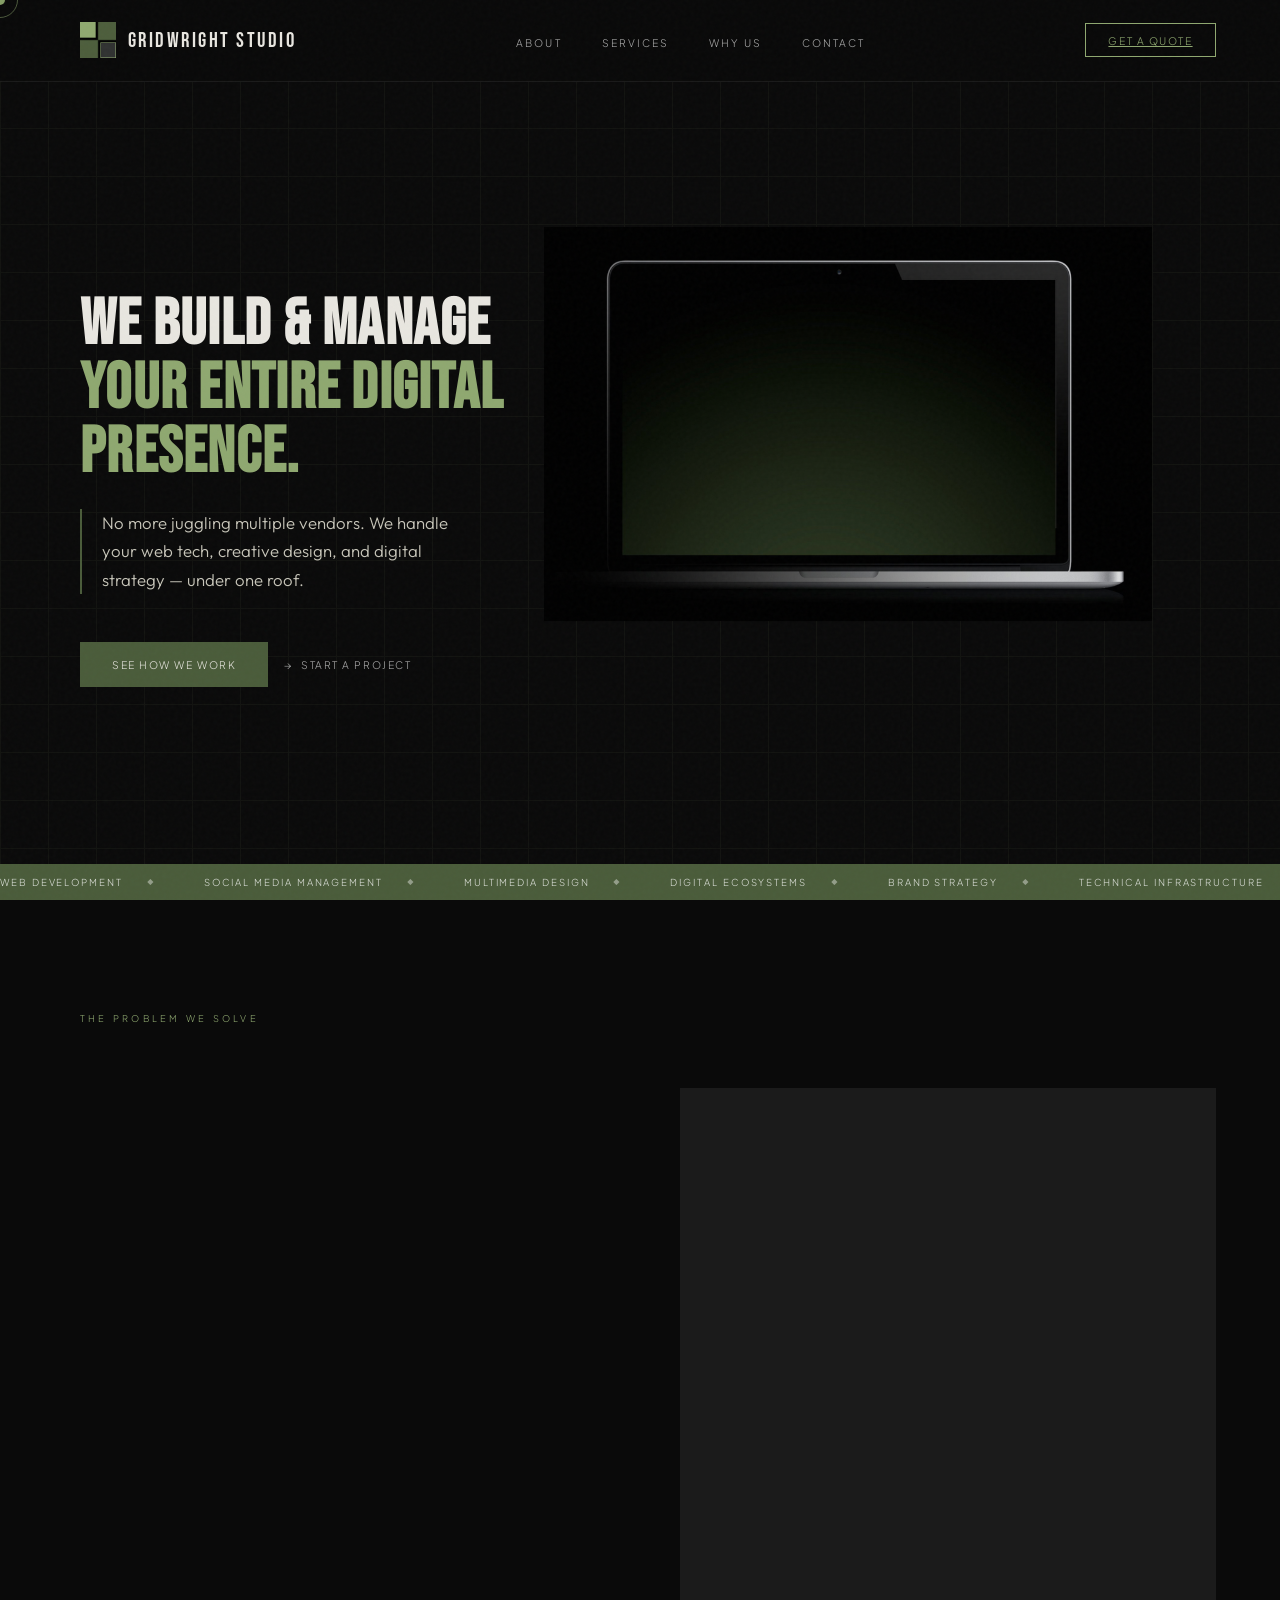
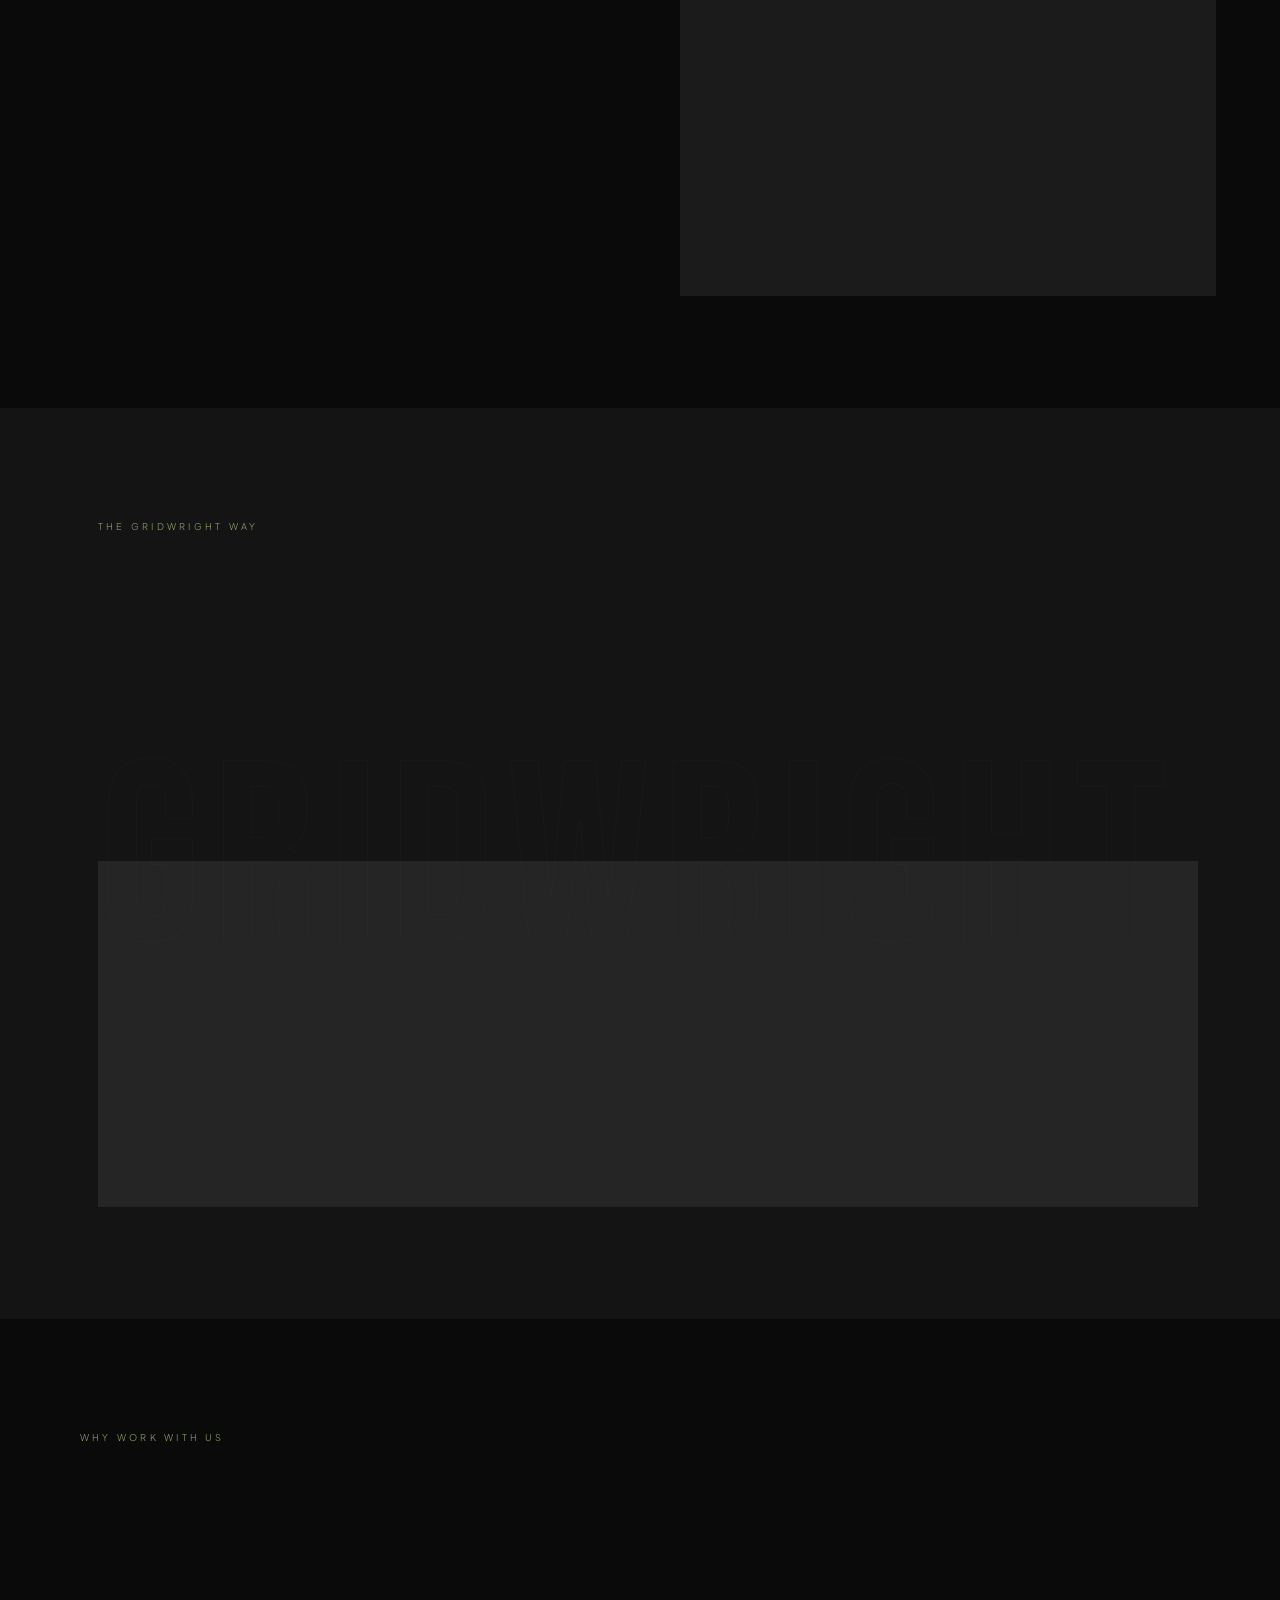
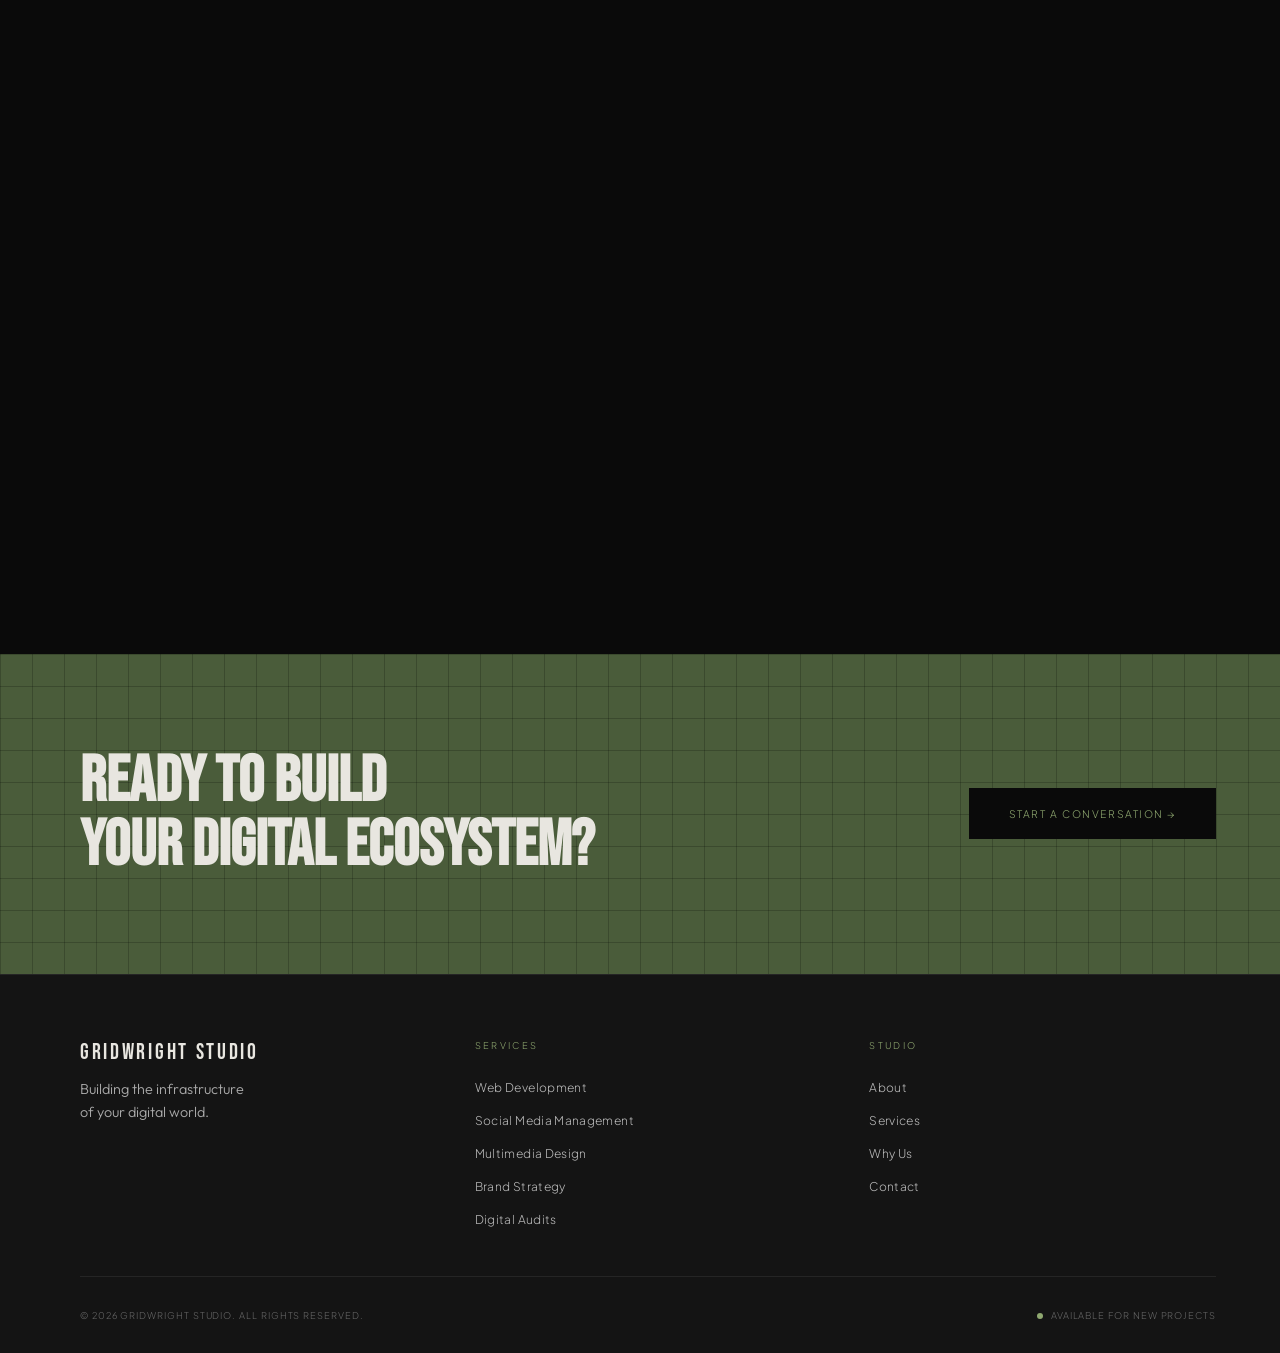
==== index.html @ c955936e "Initial website upload" ====
<!DOCTYPE html>
<html lang="en">
<head>
  <meta charset="UTF-8">
  <meta name="viewport" content="width=device-width, initial-scale=1.0">
  <title>Gridwright Studio — Creative Agency in the Philippines</title>
  <link rel="preconnect" href="https://fonts.googleapis.com">
  <link rel="preconnect" href="https://fonts.gstatic.com" crossorigin>
  <link href="https://fonts.googleapis.com/css2?family=Bebas+Neue&family=Plus+Jakarta+Sans:wght@300;400;500;600&family=Outfit:wght@300;400;500&display=swap" rel="stylesheet">
  <link rel="stylesheet" href="style.css">
</head>
<body>

  <div class="cursor" id="cursor"></div>
  <div class="cursor-ring" id="cursorRing"></div>

  <!-- NAV -->
  <nav>
    <a href="#" class="nav-logo">
      <div class="logo-mark"><img src="[data-uri]" alt="Gridwright Studio logo"></div>
      <span class="logo-text">Gridwright Studio</span>
    </a>
    <ul class="nav-links">
      <li><a href="#problem">About</a></li>
      <li><a href="#way">Services</a></li>
      <li><a href="#why">Why Us</a></li>
      <li><a href="#contact">Contact</a></li>
    </ul>
    <a href="/cdn-cgi/l/email-protection#6c0b1a000d1508050d5e2c191c42090819421c04" class="nav-cta">Get a Quote</a>
  </nav>

  <!-- HERO -->
  <section class="hero">
    <div class="grid-visual"></div>
    <div class="hero-left">
      <h1 class="hero-headline">
        We Build &amp; Manage<br><em>Your Entire Digital Presence.</em>
      </h1>
      <p class="hero-sub">No more juggling multiple vendors. We handle your web tech, creative design, and digital strategy — under one roof.</p>
      <div class="hero-actions">
        <a href="#way" class="btn-primary">See How We Work</a>
        <a href="/cdn-cgi/l/email-protection#f691809a978f929f97c4b68386d8939283d8869e" class="btn-ghost"><span>→</span> Start a Project</a>
      </div>
    </div>
    <div class="hero-right">
      <div class="laptop-wrap">
        <img src="[data-uri]" alt="Laptop mockup">
      </div>
      <div class="stat-block reveal">
        <div class="stat-item"><div class="stat-num">3-in-1</div><div class="stat-label">Integrated Services</div></div>
        <div class="stat-item"><div class="stat-num">0</div><div class="stat-label">Vendor Hand-offs</div></div>
        <div class="stat-item"><div class="stat-num">100%</div><div class="stat-label">Brand Cohesion</div></div>
        <div class="stat-item"><div class="stat-num">∞</div><div class="stat-label">Scalable Systems</div></div>
      </div>
    </div>
    <div class="hero-ticker">
      <div class="ticker-track">
        <div class="ticker-item">Web Development</div>
        <div class="ticker-item">Social Media Management</div>
        <div class="ticker-item">Multimedia Design</div>
        <div class="ticker-item">Digital Ecosystems</div>
        <div class="ticker-item">Brand Strategy</div>
        <div class="ticker-item">Technical Infrastructure</div>
        <div class="ticker-item">Web Development</div>
        <div class="ticker-item">Social Media Management</div>
        <div class="ticker-item">Multimedia Design</div>
        <div class="ticker-item">Digital Ecosystems</div>
        <div class="ticker-item">Brand Strategy</div>
        <div class="ticker-item">Technical Infrastructure</div>
      </div>
    </div>
  </section>

  <!-- THE PROBLEM -->
  <section class="section" id="problem">
    <div class="section-label">The Problem We Solve</div>
    <div class="problem-grid">
      <div class="problem-headline reveal">Most businesses are<br><span class="accent">losing</span> in translation.</div>
      <div class="problem-cards">
        <div class="problem-card reveal">
          <div class="card-num">01</div>
          <div class="card-title">The Fragmented Agency Model</div>
          <p class="card-body">Most businesses hire one person for their website, another for social media, and a third for video. Each vendor speaks a different language — and critical context gets lost every single hand-off.</p>
        </div>
        <div class="problem-card reveal">
          <div class="card-num">02</div>
          <div class="card-title">Friction Kills Momentum</div>
          <p class="card-body">When your developer and your designer are different companies, alignment becomes a full-time job. Deadlines slip. Brand consistency suffers. Costs balloon. Your vision gets diluted.</p>
        </div>
        <div class="problem-card reveal">
          <div class="card-num">03</div>
          <div class="card-title">Isolated Assets, No Ecosystem</div>
          <p class="card-body">A great logo means nothing if your website loads slowly. A beautiful website fails if your social media doesn't drive traffic. Isolated outputs don't build a brand — a unified system does.</p>
        </div>
      </div>
    </div>
  </section>

  <!-- THE GRIDWRIGHT WAY -->
  <section class="way-section" id="way">
    <div class="way-inner">
      <div class="section-label">The Gridwright Way</div>
      <h2 class="way-headline reveal">Everything Connected.<br>Nothing Wasted.</h2>
      <p class="way-sub reveal">Your website, social media, and brand visuals should all tell the same story — we make sure they do.</p>
      <div class="way-grid">
        <div class="way-card reveal">
          <div class="way-icon">⬡</div>
          <div class="way-card-title">Web Development</div>
          <p class="way-card-body">Performant, scalable, and built to last. Every site we build is engineered to connect with the people who matter most to your business — and grow with you long after launch.</p>
        </div>
        <div class="way-card reveal">
          <div class="way-icon">◈</div>
          <div class="way-card-title">Social Media Management</div>
          <p class="way-card-body">Strategy-first content pipelines built for algorithmic reach and human connection. We manage the channels, the cadence, and the creative — all aligned with your brand voice.</p>
        </div>
        <div class="way-card reveal">
          <div class="way-icon">▣</div>
          <div class="way-card-title">Multimedia Design</div>
          <p class="way-card-body">Visual systems that speak to real people. Every asset is designed to resonate with your audience and stay consistent wherever they find you.</p>
        </div>
      </div>
    </div>
  </section>

  <!-- WHY WORK WITH US -->
  <section class="why-section" id="why">
    <div class="section-label">Why Work With Us</div>
    <div class="why-header reveal">
      <h2 class="why-headline">Built Different.<br>By Design.</h2>
      <p class="why-desc">We don't sub-contract. We don't outsource. The team that takes your brief is the team that delivers — and every member speaks both tech and creative fluently.</p>
    </div>
    <div class="why-list reveal">
      <div class="why-item">
        <div class="why-check">✓</div>
        <div>
          <div class="why-item-title">No Messy Hand-offs</div>
          <p class="why-item-body">Our developers and designers are the same team. Your technical infrastructure and creative assets are built in parallel — so they're always perfectly aligned, from day one to launch day.</p>
        </div>
      </div>
      <div class="why-item">
        <div class="why-check">✓</div>
        <div>
          <div class="why-item-title">Expert Foundations</div>
          <p class="why-item-body">Backed by hands-on experience managing enterprise-scale digital systems, we bring corporate-level reliability, documentation, and process discipline to every project — regardless of size.</p>
        </div>
      </div>
      <div class="why-item">
        <div class="why-check">✓</div>
        <div>
          <div class="why-item-title">One Roof. Total Ownership.</div>
          <p class="why-item-body">From your domain DNS to your brand guidelines to your Instagram grid — we own the entire stack. That means one invoice, one point of contact, and complete strategic coherence.</p>
        </div>
      </div>
      <div class="why-item">
        <div class="why-check">✓</div>
        <div>
          <div class="why-item-title">Value-Driven Pricing</div>
          <p class="why-item-body">Transparent rate cards, no surprise invoices, and no scope creep. Every peso you invest maps directly to strategy, execution, and results you can measure.</p>
        </div>
      </div>
    </div>
  </section>

  <!-- CTA -->
  <section class="cta-band" id="contact">
    <div class="cta-inner">
      <h2 class="cta-headline">Ready to Build<br>Your Digital Ecosystem?</h2>
      <a href="/cdn-cgi/l/email-protection#6205140e031b060b03502217124c0706174c120a" class="btn-cta">Start a Conversation →</a>
    </div>
  </section>

  <!-- FOOTER -->
  <footer>
    <div class="footer-top">
      <div>
        <div class="footer-logo">Gridwright Studio</div>
        <p class="footer-tagline">Building the infrastructure<br>of your digital world.</p>
      </div>
      <div>
        <div class="footer-col-title">Services</div>
        <ul class="footer-links">
          <li><a href="#">Web Development</a></li>
          <li><a href="#">Social Media Management</a></li>
          <li><a href="#">Multimedia Design</a></li>
          <li><a href="#">Brand Strategy</a></li>
          <li><a href="#">Digital Audits</a></li>
        </ul>
      </div>
      <div>
        <div class="footer-col-title">Studio</div>
        <ul class="footer-links">
          <li><a href="#problem">About</a></li>
          <li><a href="#way">Services</a></li>
          <li><a href="#why">Why Us</a></li>
          <li><a href="#contact">Contact</a></li>
        </ul>
      </div>
    </div>
    <div class="footer-bottom">
      <span>© 2026 Gridwright Studio. All rights reserved.</span>
      <span><span class="footer-green-dot"></span>Available for new projects</span>
    </div>
  </footer>

  <script data-cfasync="false" src
---- style.css ----
:root {
      --black: #0a0a0a;
      --charcoal: #141414;
      --grey-dark: #1e1e1e;
      --grey-mid: #2e2e2e;
      --grey-light: #aaa;
      --grey-muted: #666;
      --green: #4a5c3a;
      --green-bright: #6b7f57;
      --green-accent: #8fa870;
      --white: #e8e6e0;
      --white-dim: #c8c6ba;
      --border: rgba(255,255,255,0.07);
    }

    *, *::before, *::after { box-sizing: border-box; margin: 0; padding: 0; }
    html { scroll-behavior: smooth; }

    body {
      background-color: var(--black);
      color: var(--white);
      font-family: 'Plus Jakarta Sans', sans-serif;
      font-weight: 300;
      overflow-x: hidden;
      cursor: none;
    }

    body::before {
      content: '';
      position: fixed;
      inset: 0;
      background-image: url("data:image/svg+xml,%3Csvg viewBox='0 0 256 256' xmlns='http://www.w3.org/2000/svg'%3E%3Cfilter id='noise'%3E%3CfeTurbulence type='fractalNoise' baseFrequency='0.9' numOctaves='4' stitchTiles='stitch'/%3E%3C/filter%3E%3Crect width='100%25' height='100%25' filter='url(%23noise)' opacity='1'/%3E%3C/svg%3E");
      opacity: 0.025;
      pointer-events: none;
      z-index: 9997;
    }

    /* CURSOR */
    .cursor {
      position: fixed;
      width: 10px; height: 10px;
      background: var(--green-accent);
      border-radius: 50%;
      pointer-events: none;
      z-index: 9999;
      transform: translate(-50%, -50%);
      transition: width 0.2s, height 0.2s;
      mix-blend-mode: difference;
    }
    .cursor-ring {
      position: fixed;
      width: 36px; height: 36px;
      border: 1px solid var(--green-accent);
      border-radius: 50%;
      pointer-events: none;
      z-index: 9998;
      transform: translate(-50%, -50%);
      transition: width 0.2s, height 0.2s;
      opacity: 0.5;
    }

    /* NAV */
    nav {
      position: fixed; top: 0; left: 0; right: 0;
      z-index: 100;
      display: flex;
      align-items: center;
      justify-content: space-between;
      padding: 1.4rem 4rem 1.4rem 5rem;
      border-bottom: 1px solid var(--border);
      background: rgba(10,10,10,0.85);
      backdrop-filter: blur(12px);
    }
    .nav-logo { display: flex; align-items: center; gap: 0.75rem; text-decoration: none; }
    .logo-mark { width: 36px; height: 36px; }
    .logo-mark img { width: 100%; height: 100%; object-fit: contain; display: block; }
    .logo-text { font-family: 'Bebas Neue', sans-serif; font-size: 1.3rem; letter-spacing: 0.12em; color: var(--white); }
    .nav-links { display: flex; gap: 2.5rem; list-style: none; }
    .nav-links a { color: var(--grey-light); text-decoration: none; font-size: 0.65rem; letter-spacing: 0.2em; text-transform: uppercase; transition: color 0.2s; }
    .nav-links a:hover { color: var(--green-accent); }
    .nav-cta { font-family: 'Plus Jakarta Sans', sans-serif; font-size: 0.65rem; letter-spacing: 0.15em; text-transform: uppercase; background: transparent; border: 1px solid var(--green-accent); color: var(--green-accent); padding: 0.6rem 1.4rem; cursor: none; transition: background 0.25s, color 0.25s; }
    .nav-cta:hover { background: var(--green-accent); color: var(--black); }

    /* HERO */
    .hero { min-height: 100vh; display: grid; grid-template-columns: 1fr 1fr; padding-top: 80px; position: relative; overflow: hidden; }
    .hero::after { content: ''; position: absolute; bottom: 0; right: 0; width: 60%; height: 1px; background: linear-gradient(to left, var(--green), transparent); }
    .hero-left { display: flex; flex-direction: column; justify-content: center; padding: 5rem 4rem 5rem 5rem; position: relative; }
    .hero-headline { font-family: 'Bebas Neue', sans-serif; font-size: clamp(2.8rem, 5vw, 5rem); line-height: 1; letter-spacing: 0.02em; color: var(--white); margin-bottom: 1.5rem; }
    .hero-headline em { font-style: normal; color: var(--green-accent); display: block; }
    .hero-sub { font-family: 'Outfit', sans-serif; font-size: 1.05rem; font-weight: 300; color: var(--white-dim); line-height: 1.7; max-width: 400px; margin-bottom: 3rem; border-left: 2px solid var(--green); padding-left: 1.25rem; }
    .hero-actions { display: flex; gap: 1rem; align-items: center; }
    .btn-primary { font-family: 'Plus Jakarta Sans', sans-serif; font-size: 0.65rem; letter-spacing: 0.15em; text-transform: uppercase; background: var(--green); border: none; color: var(--white); padding: 1rem 2rem; cursor: none; transition: background 0.25s; text-decoration: none; display: inline-block; }
    .btn-primary:hover { background: var(--green-bright); }
    .btn-ghost { font-family: 'Plus Jakarta Sans', sans-serif; font-size: 0.65rem; letter-spacing: 0.15em; text-transform: uppercase; background: transparent; color: var(--grey-light); cursor: none; text-decoration: none; display: inline-flex; align-items: center; gap: 0.5rem; transition: color 0.25s; }
    .btn-ghost:hover { color: var(--white); }
    .hero-right { display: flex; flex-direction: column; justify-content: flex-end; padding: 5rem 2rem; position: relative; }
    .laptop-wrap {
      position: absolute;
      top: 42%; left: -15%;
      transform: translateY(-50%);
      width: 95%;
      z-index: 0;
      pointer-events: none;
    }
    .laptop-wrap img { width: 100%; height: auto; display: block; }
    .grid-visual { position: absolute; top: 80px; right: 0; bottom: 0; left: 0; opacity: 0.06; background-image: linear-gradient(var(--green-accent) 1px, transparent 1px), linear-gradient(90deg, var(--green-accent) 1px, transparent 1px); background-size: 48px 48px; animation: gridShift 20s linear infinite; }
    @keyframes gridShift { from { background-position: 0 0; } to { background-position: 48px 48px; } }
    .stat-block { display: grid; grid-template-columns: 1fr 1fr; gap: 1px; background: var(--border); border: 1px solid var(--border); margin-top: auto; margin-bottom: 3rem; margin-left: auto; margin-right: 1rem; width: 68%; position: relative; z-index: 1; }
    .stat-item { background: var(--charcoal); padding: 1rem 1.25rem; position: relative; overflow: hidden; }
    .stat-item::before { content: ''; position: absolute; top: 0; left: 0; width: 3px; height: 100%; background: var(--green); transform: scaleY(0); transform-origin: bottom; transition: transform 0.4s ease; }
    .stat-item:hover::before { transform: scaleY(1); }
    .stat-num { font-family: 'Bebas Neue', sans-serif; font-size: 2.5rem; color: var(--green-accent); line-height: 1; margin-bottom: 0.25rem; }
    .stat-label { font-size: 0.58rem; letter-spacing: 0.15em; text-transform: uppercase; color: var(--grey-light); }
    .hero-ticker { position: absolute; bottom: 0; left: 0; right: 0; height: 36px; background: var(--green); display: flex; align-items: center; overflow: hidden; }
    .ticker-track { display: flex; white-space: nowrap; animation: ticker 20s linear infinite; gap: 3rem; }
    @keyframes ticker { from { transform: translateX(0); } to { transform: translateX(-50%); } }
    .ticker-item { font-size: 0.6rem; letter-spacing: 0.2em; text-transform: uppercase; color: rgba(255,255,255,0.8); display: flex; align-items: center; gap: 1.5rem; }
    .ticker-item::after { content: '◆'; font-size: 0.5rem; opacity: 0.5; }

    /* SHARED */
    .section { padding: 7rem 4rem 7rem 5rem; position: relative; }
    .section-label { font-size: 0.58rem; letter-spacing: 0.35em; text-transform: uppercase; color: var(--green-accent); margin-bottom: 4rem; }

    /* PROBLEM */
    .problem-grid { display: grid; grid-template-columns: 1fr 1fr; gap: 4rem; align-items: start; }
    .problem-headline { font-family: 'Bebas Neue', sans-serif; font-size: clamp(2.5rem, 5vw, 4.5rem); line-height: 1; color: var(--white); position: sticky; top: 120px; }
    .problem-headline .accent { color: var(--green-accent); }
    .problem-cards { display: flex; flex-direction: column; gap: 1px; background: var(--border); }
    .problem-card { background: var(--charcoal); padding: 2.5rem; border-left: 3px solid transparent; transition: border-color 0.3s, background 0.3s; }
    .problem-card:hover { border-left-color: var(--green-accent); background: var(--grey-dark); }
    .card-num { font-family: 'Bebas Neue', sans-serif; font-size: 4rem; color: var(--grey-mid); line-height: 1; margin-bottom: 1rem; transition: color 0.3s; }
    .problem-card:hover .card-num { color: var(--green); }
    .card-title { font-family: 'Plus Jakarta Sans', sans-serif; font-size: 1.05rem; font-weight: 500; color: var(--white); margin-bottom: 0.75rem; }
    .card-body { font-size: 0.875rem; line-height: 1.8; color: var(--grey-light); }

    /* WAY */
    .way-section { background: var(--charcoal); padding: 7rem 4rem 7rem 5rem; position: relative; overflow: hidden; }
    .way-section::before { content: 'GRIDWRIGHT'; position: absolute; top: 50%; left: 50%; transform: translate(-50%, -50%); font-family: 'Bebas Neue', sans-serif; font-size: 20vw; color: transparent; -webkit-text-stroke: 1px rgba(106,127,87,0.06); white-space: nowrap; pointer-events: none; letter-spacing: 0.05em; }
    .way-inner { position: relative; z-index: 1; max-width: 1100px; margin: 0 auto; }
    .way-headline { font-family: 'Bebas Neue', sans-serif; font-size: clamp(2.5rem, 5vw, 4rem); color: var(--white); margin-bottom: 1rem; line-height: 1; }
    .way-sub { font-family: 'Outfit', sans-serif; font-size: 1.05rem; color: var(--white-dim); margin-bottom: 4rem; max-width: 500px; line-height: 1.7; }
    .way-grid { display: grid; grid-template-columns: repeat(3, 1fr); gap: 1px; background: var(--border); }
    .way-card { background: var(--grey-dark); padding: 3rem 2.5rem; transition: background 0.3s; }
    .way-card:hover { background: var(--charcoal); }
    .way-icon { width: 48px; height: 48px; border: 1px solid var(--green); display: flex; align-items: center; justify-content: center; margin-bottom: 2rem; font-size: 1.2rem; color: var(--green-accent); position: relative; }
    .way-icon::after { content: ''; position: absolute; top: 4px; left: 4px; width: 100%; height: 100%; border: 1px solid var(--green-bright); opacity: 0.3; }
    .way-card-title { font-family: 'Plus Jakarta Sans', sans-serif; font-size: 1rem; font-weight: 500; color: var(--white); margin-bottom: 1rem; }
    .way-card-body { font-size: 0.875rem; line-height: 1.9; color: var(--grey-light);  }

    /* WHY */
    .why-section { padding: 7rem 4rem 7rem 5rem; }
    .why-header { max-width: 560px; margin-bottom: 3rem; }
    .why-headline { font-family: 'Bebas Neue', sans-serif; font-size: clamp(2.5rem, 4vw, 3.5rem); color: var(--white); line-height: 1; margin-bottom: 1.5rem; }
    .why-desc { font-size: 0.875rem; line-height: 1.9; color: var(--grey-light);  }
    .why-list { display: grid; grid-template-columns: 1fr 1fr; gap: 1px; background: var(--border); border: 1px solid var(--border); }
    .why-item { padding: 2.5rem; display: grid; grid-template-columns: auto 1fr; gap: 1.5rem; align-items: start; background: var(--charcoal); transition: background 0.3s; cursor: default; }
    .why-item:hover { background: var(--grey-dark); }
    .why-check { width: 32px; height: 32px; border: 1px solid var(--green); display: flex; align-items: center; justify-content: center; color: var(--green-accent); font-size: 0.8rem; flex-shrink: 0; margin-top: 2px; }
    .why-item-title { font-family: 'Plus Jakarta Sans', sans-serif; font-size: 1rem; font-weight: 500; color: var(--white); margin-bottom: 0.5rem; }
    .why-item-body { font-size: 0.875rem; line-height: 1.9; color: var(--grey-light);  }

    /* CTA */
    .cta-band { background: var(--green); padding: 6rem 4rem 6rem 5rem; position: relative; overflow: hidden; }
    .cta-band::before { content: ''; position: absolute; inset: 0; background-image: linear-gradient(rgba(0,0,0,0.2) 1px, transparent 1px), linear-gradient(90deg, rgba(0,0,0,0.2) 1px, transparent 1px); background-size: 32px 32px; }
    .cta-inner { position: relative; z-index: 1; display: flex; justify-content: space-between; align-items: center; flex-wrap: wrap; gap: 2rem; }
    .cta-headline { font-family: 'Bebas Neue', sans-serif; font-size: clamp(2rem, 5vw, 4rem); color: var(--white); line-height: 1; max-width: 600px; }
    .btn-cta { font-family: 'Plus Jakarta Sans', sans-serif; font-size: 0.65rem; letter-spacing: 0.15em; text-transform: uppercase; background: var(--black); border: none; color: var(--green-accent); padding: 1.2rem 2.5rem; cursor: none; text-decoration: none; display: inline-block; transition: background 0.25s, color 0.25s; white-space: nowrap; }
    .btn-cta:hover { background: var(--charcoal); color: var(--white); }

    /* FOOTER */
    footer { background: var(--charcoal); border-top: 1px solid var(--border); padding: 4rem 4rem 2rem 5rem; }
    .footer-top { display: grid; grid-template-columns: 1fr 1fr 1fr; gap: 3rem; padding-bottom: 3rem; border-bottom: 1px solid var(--border); margin-bottom: 2rem; }
    .footer-logo { font-family: 'Bebas Neue', sans-serif; font-size: 1.4rem; letter-spacing: 0.12em; color: var(--white); margin-bottom: 0.75rem; }
    .footer-tagline { font-family: 'Outfit', sans-serif; font-size: 0.9rem; color: var(--grey-light); line-height: 1.6; }
    .footer-col-title { font-size: 0.58rem; letter-spacing: 0.25em; text-transform: uppercase; color: var(--green-accent); margin-bottom: 1.5rem; }
    .footer-links { list-style: none; display: flex; flex-direction: column; gap: 0.75rem; }
    .footer-links a { font-size: 0.75rem; color: #bbb; text-decoration: none; transition: color 0.2s; letter-spacing: 0.03em; }
    .footer-links a:hover { color: var(--green-accent); }
    .footer-bottom { display: flex; justify-content: space-between; align-items: center; font-size: 0.58rem; color: var(--grey-muted); letter-spacing: 0.1em; text-transform: uppercase; }
    .footer-green-dot { display: inline-block; width: 6px; height: 6px; background: var(--green-accent); border-radius: 50%; margin-right: 0.5rem; animation: pulse 2s ease-in-out infinite; }
    @keyframes pulse { 0%, 100% { opacity: 1; transform: scale(1); } 50% { opacity: 0.4; transform: scale(0.7); } }

    /* REVEAL */
    .reveal { opacity: 0; transform: translateY(24px); transition: opacity 0.6s ease, transform 0.6s ease; }
    .reveal.visible { opacity: 1; transform: translateY(0); }

    /* RESPONSIVE */
    @media (max-width: 900px) {
      nav { padding: 1rem 1.5rem; }
      .nav-links { display: none; }
      .hero { grid-template-columns: 1fr; }
      .hero-left { padding: 4rem 1.5rem; }
      .hero-right { padding: 2rem 1.5rem 4rem; }
      .problem-grid { grid-template-columns: 1fr; }
      .way-grid { grid-template-columns: 1fr; }
      .why-list { grid-template-columns: 1fr; }
      .footer-top { grid-template-columns: 1fr; }
      .section, .way-section, .why-section { padding: 5rem 1.2rem; }
      body { cursor: auto; }
      .cursor, .cursor-ring { display: none; }
    }
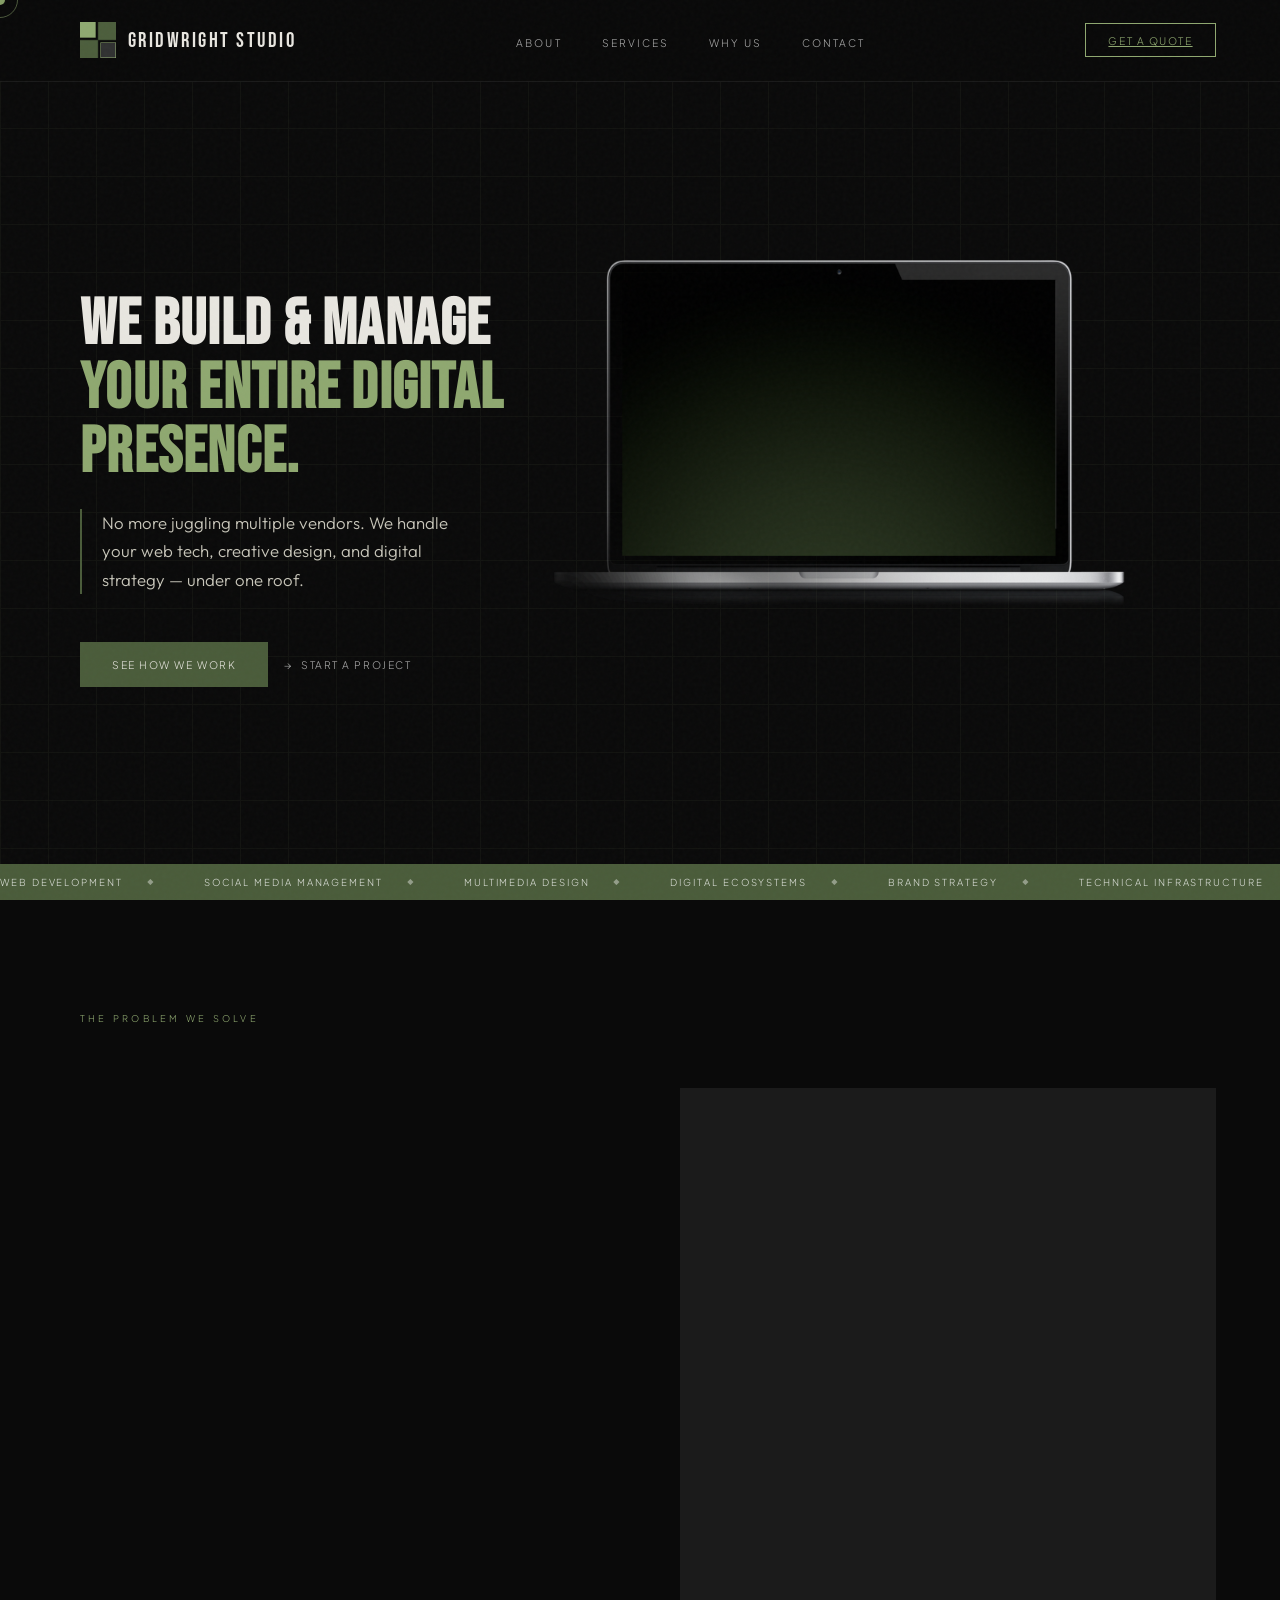
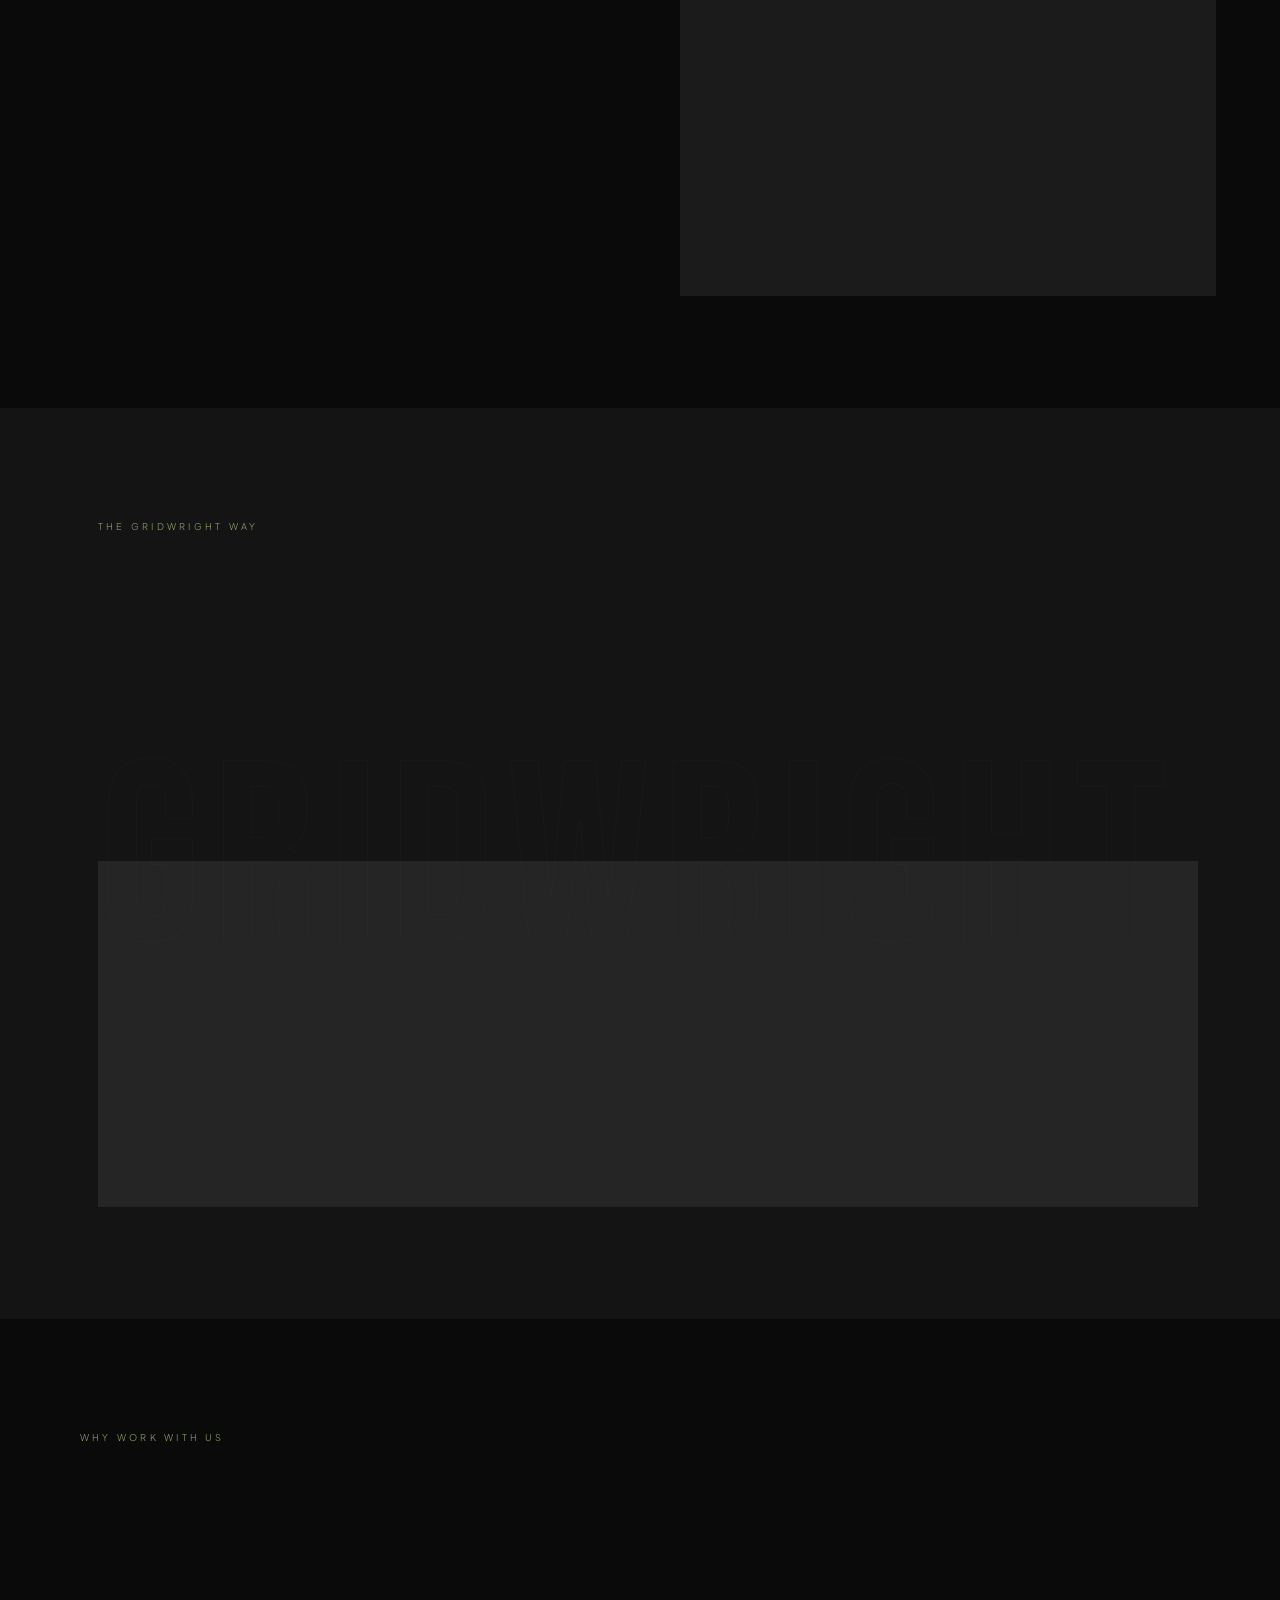
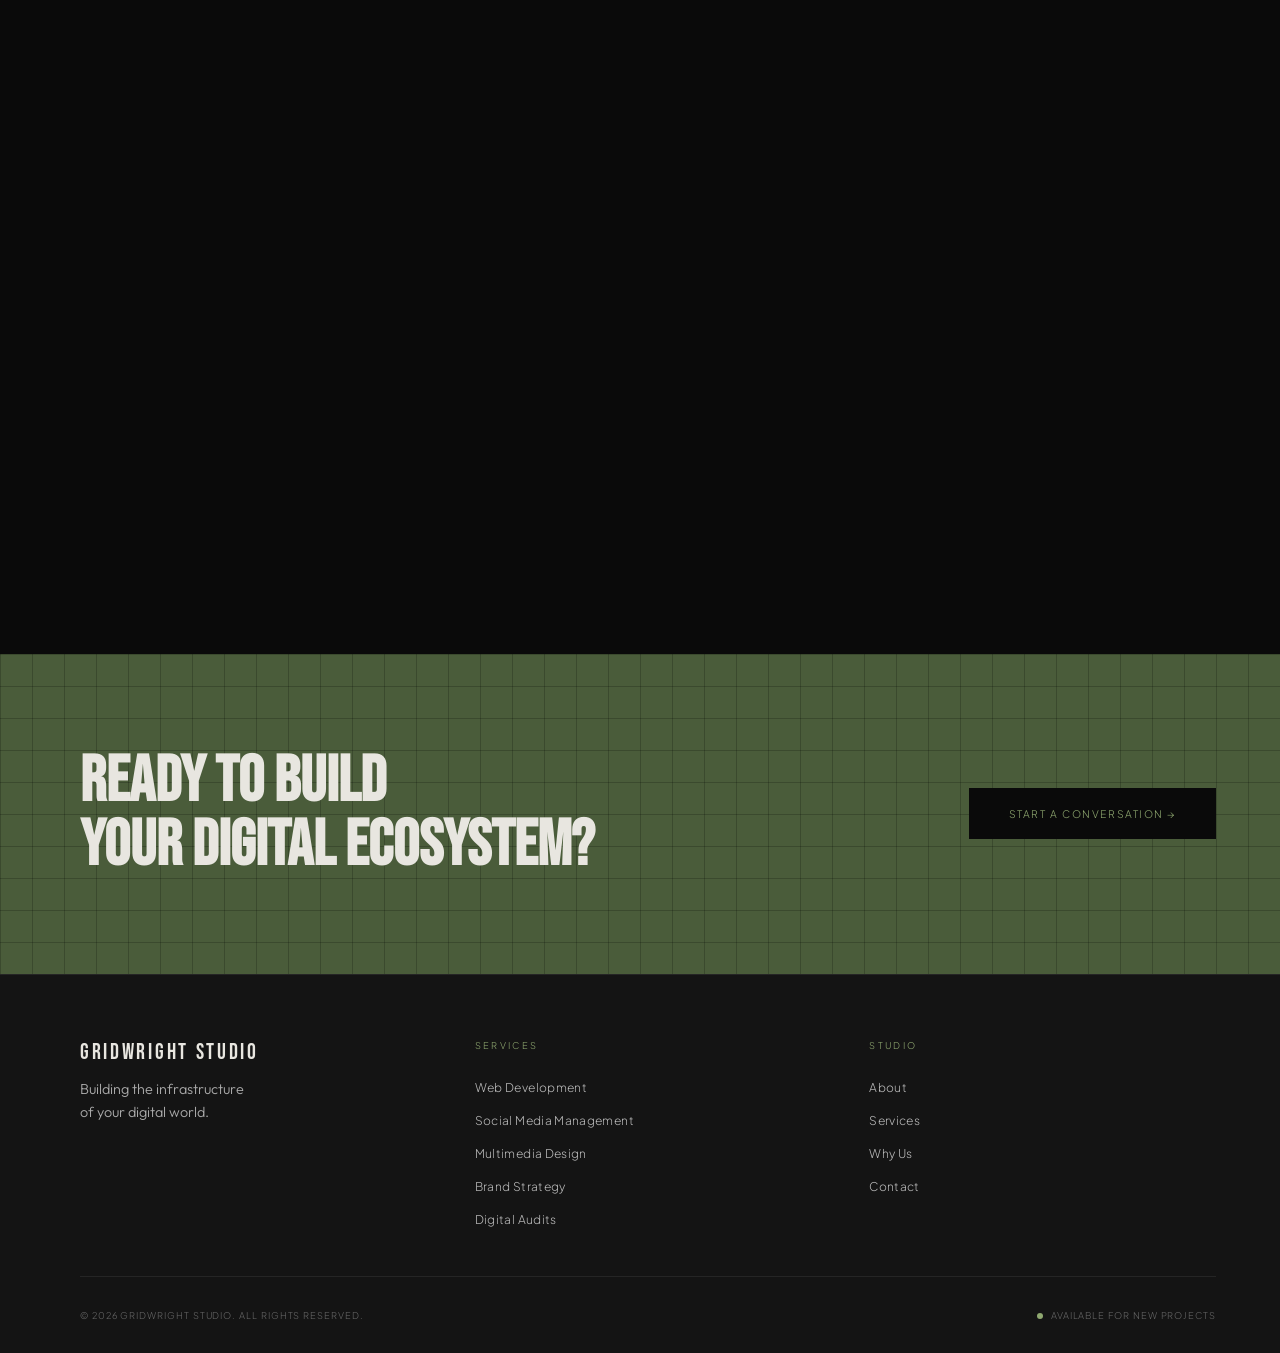
==== commit 206c5ffb: "Initial website upload" ====
--- a/index.html
+++ b/index.html
@@ -17,7 +17,7 @@
   <!-- NAV -->
   <nav>
     <a href="#" class="nav-logo">
-      <div class="logo-mark"><img src="[data-uri]" alt="Gridwright Studio logo"></div>
+      <div class="logo-mark"><img src="logo.png" alt="Gridwright Studio logo"></div>
       <span class="logo-text">Gridwright Studio</span>
     </a>
     <ul class="nav-links">
@@ -44,7 +44,7 @@
     </div>
     <div class="hero-right">
       <div class="laptop-wrap">
-        <img src="[data-uri]" alt="Laptop mockup">
+        <img src="laptop.png" alt="Laptop mockup">
       </div>
       <div class="stat-block reveal">
         <div class="stat-item"><div class="stat-num">3-in-1</div><div class="stat-label">Integrated Services</div></div>
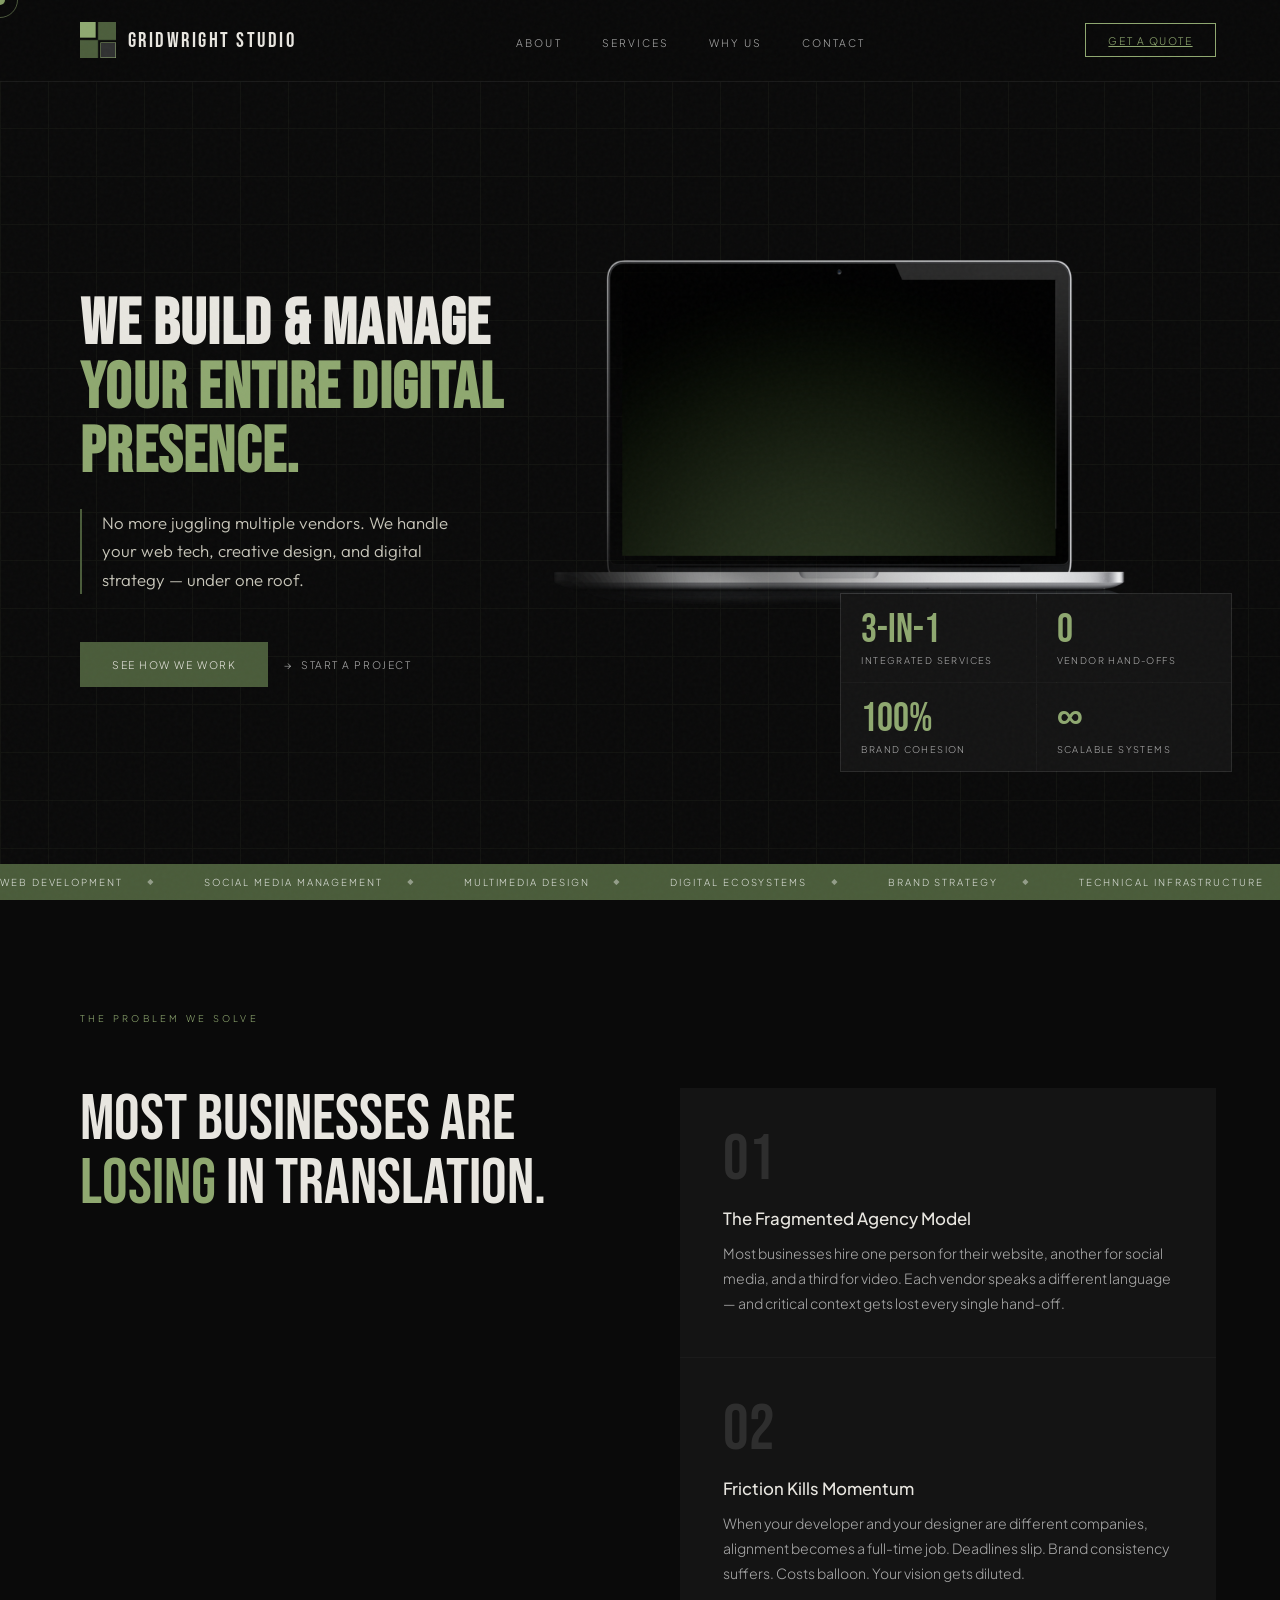
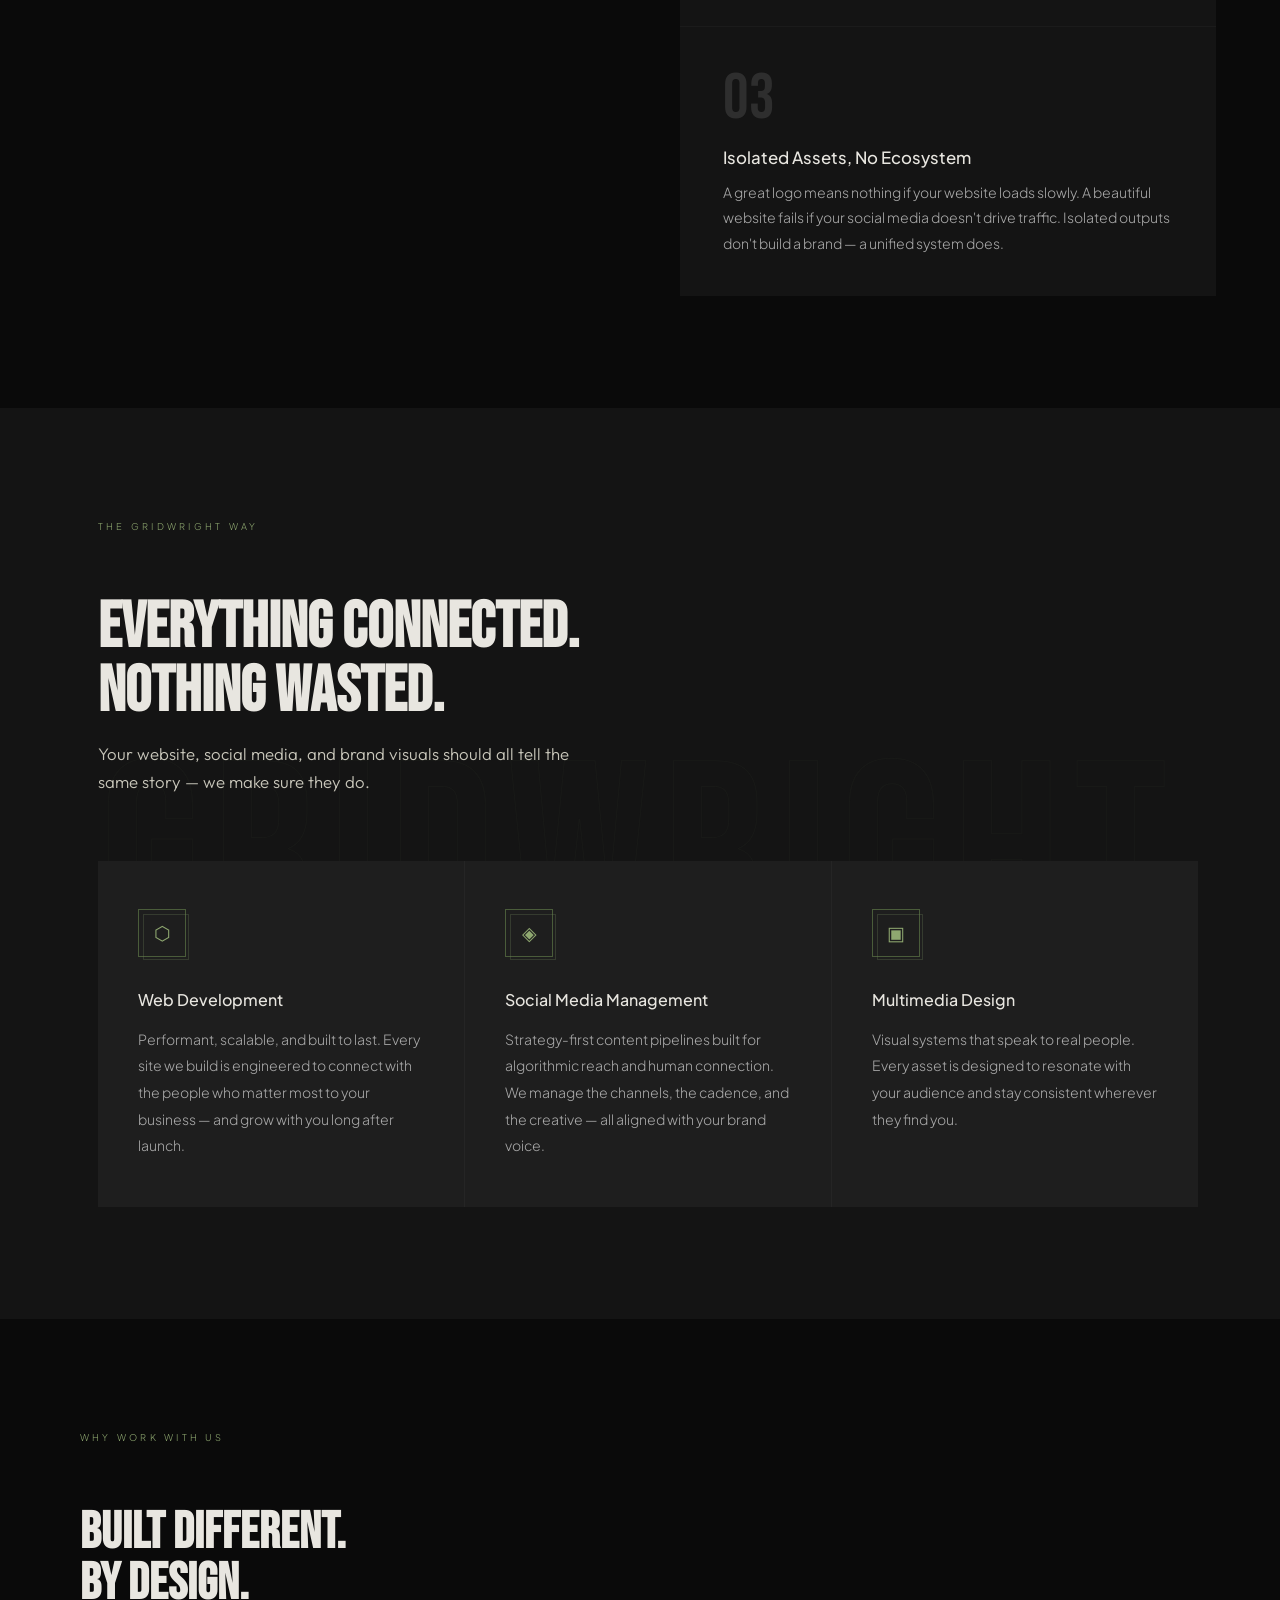
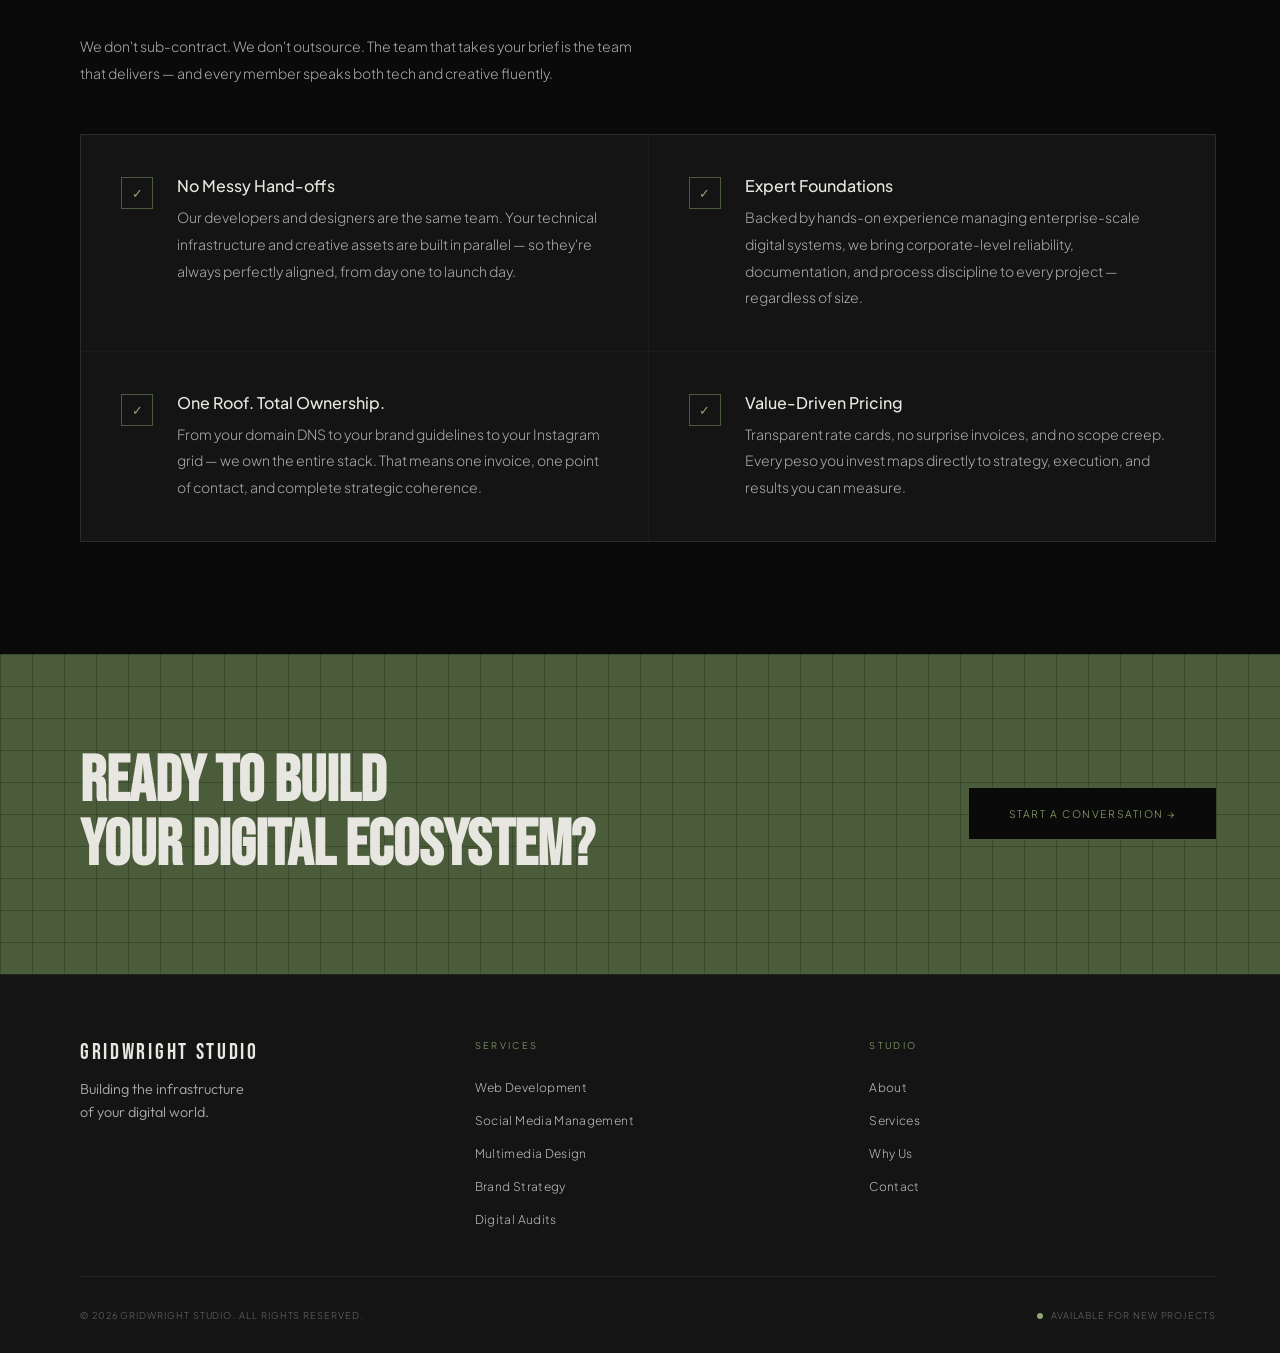
==== commit cd5ff7d8: "Initial website upload" ====
--- a/index.html
+++ b/index.html
@@ -26,7 +26,7 @@
       <li><a href="#why">Why Us</a></li>
       <li><a href="#contact">Contact</a></li>
     </ul>
-    <a href="/cdn-cgi/l/email-protection#6c0b1a000d1508050d5e2c191c42090819421c04" class="nav-cta">Get a Quote</a>
+    <a href="mailto:gvlaydia2@up.edu.ph" class="nav-cta">Get a Quote</a>
   </nav>
 
   <!-- HERO -->
@@ -39,7 +39,7 @@
       <p class="hero-sub">No more juggling multiple vendors. We handle your web tech, creative design, and digital strategy — under one roof.</p>
       <div class="hero-actions">
         <a href="#way" class="btn-primary">See How We Work</a>
-        <a href="/cdn-cgi/l/email-protection#f691809a978f929f97c4b68386d8939283d8869e" class="btn-ghost"><span>→</span> Start a Project</a>
+        <a href="mailto:gvlaydia2@up.edu.ph" class="btn-ghost"><span>→</span> Start a Project</a>
       </div>
     </div>
     <div class="hero-right">
@@ -165,7 +165,7 @@
   <section class="cta-band" id="contact">
     <div class="cta-inner">
       <h2 class="cta-headline">Ready to Build<br>Your Digital Ecosystem?</h2>
-      <a href="/cdn-cgi/l/email-protection#6205140e031b060b03502217124c0706174c120a" class="btn-cta">Start a Conversation →</a>
+      <a href="mailto:gvlaydia2@up.edu.ph" class="btn-cta">Start a Conversation →</a>
     </div>
   </section>
 
@@ -202,4 +202,7 @@
     </div>
   </footer>
 
-  <script data-cfasync="false" src+  <script src="script.js"></script>
+<script src="script.js"></script>
+</body>
+</html>
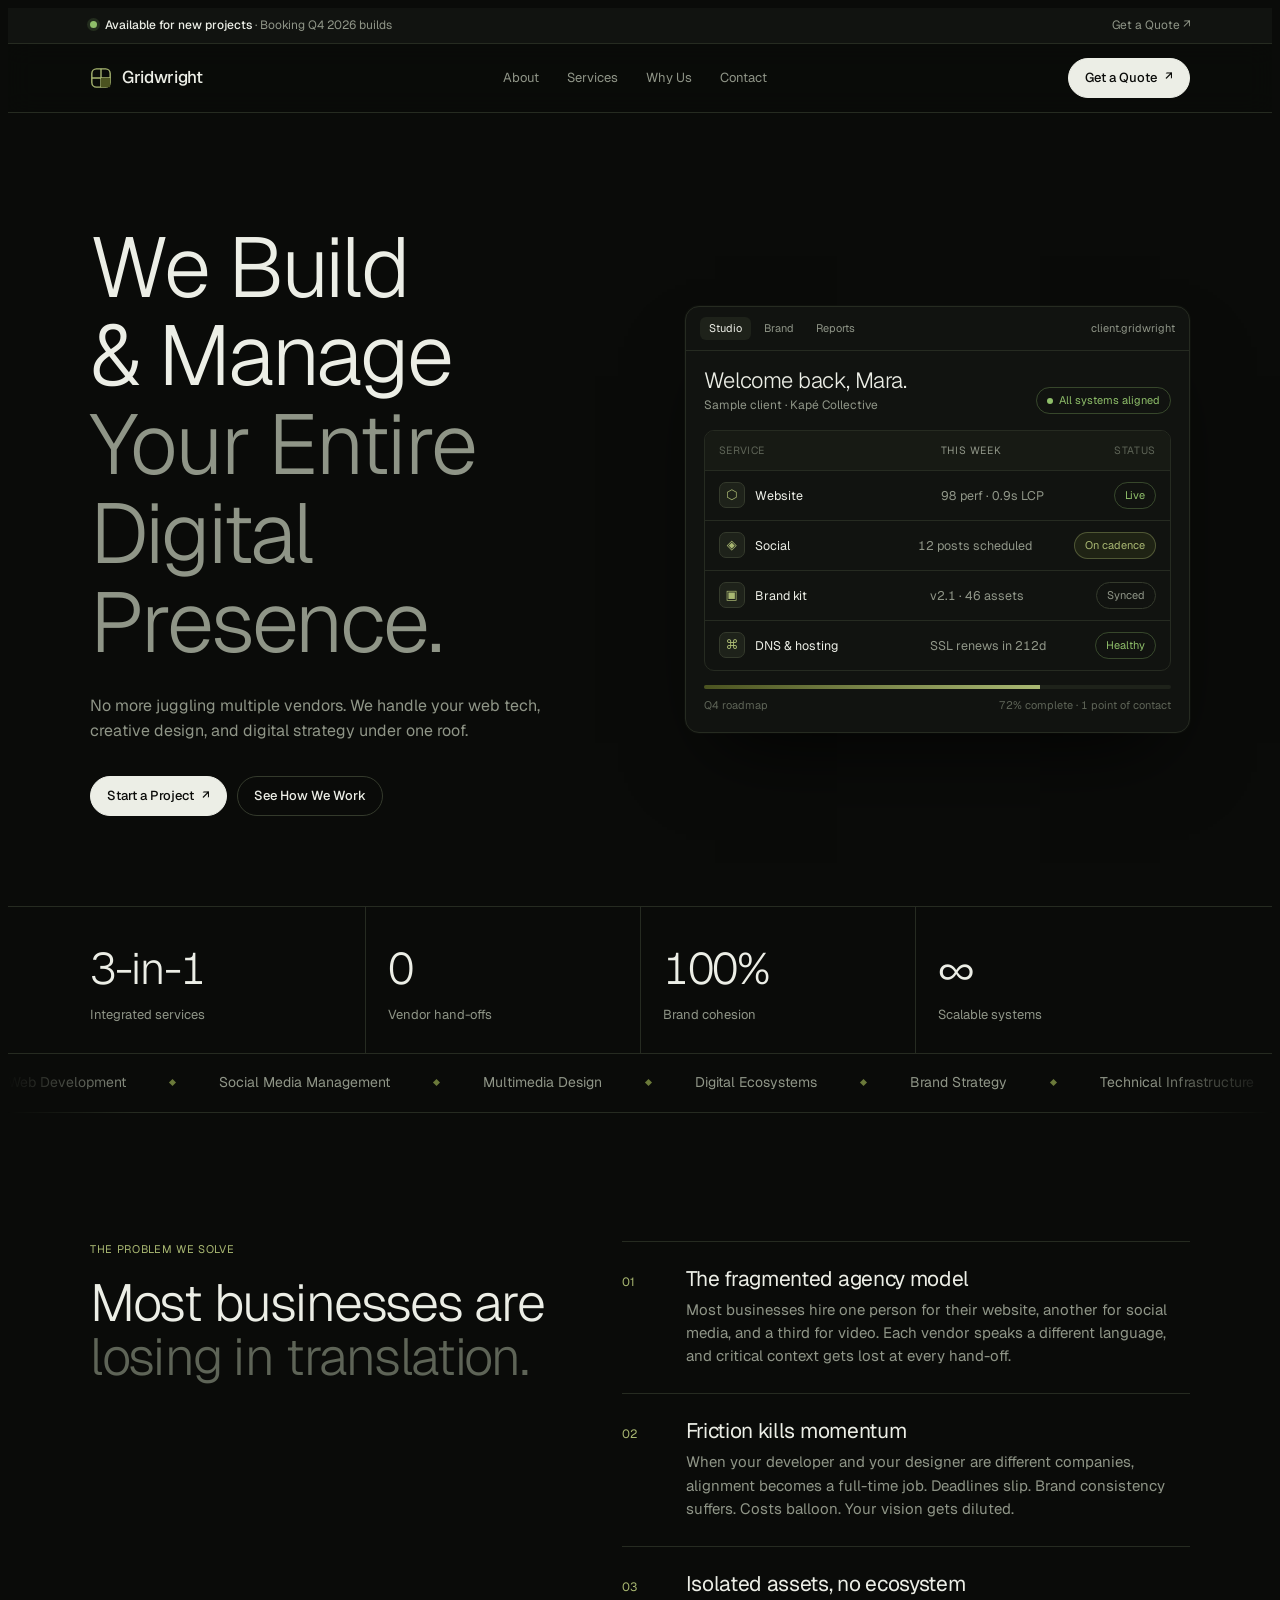
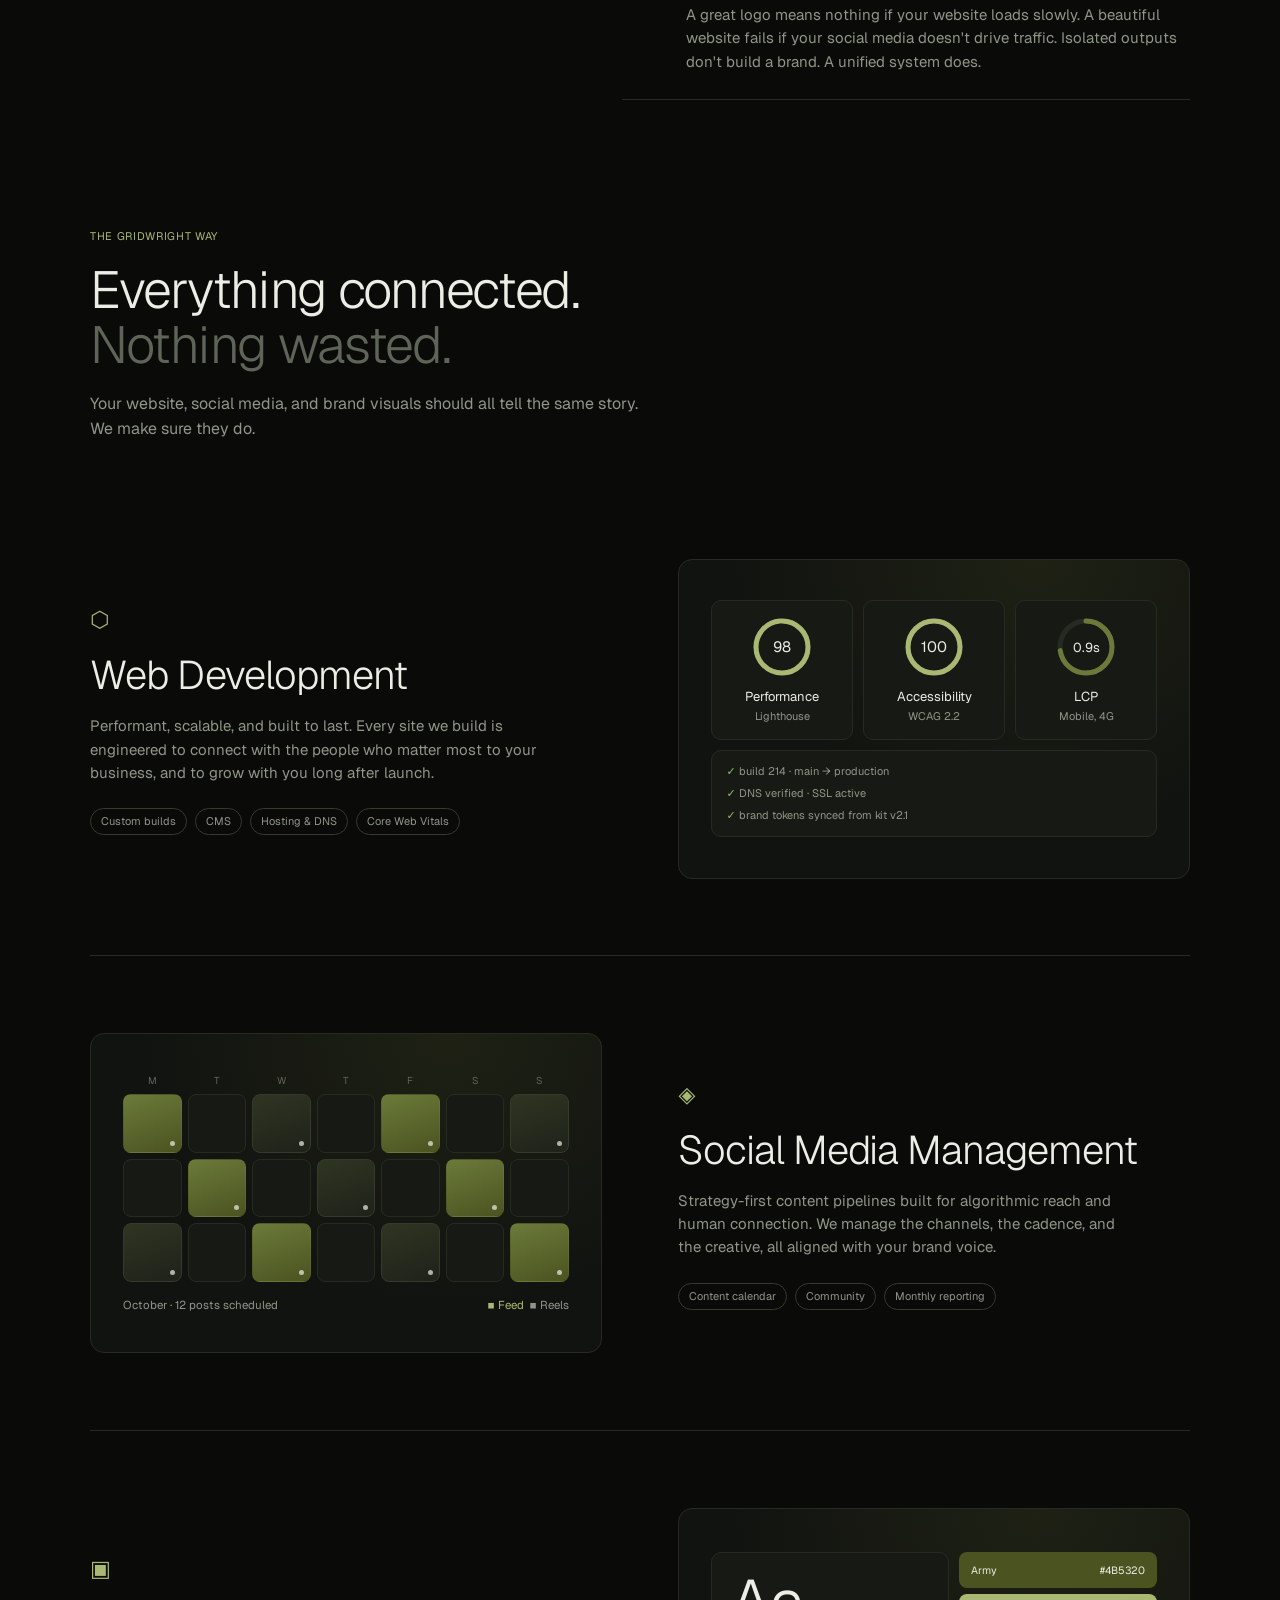
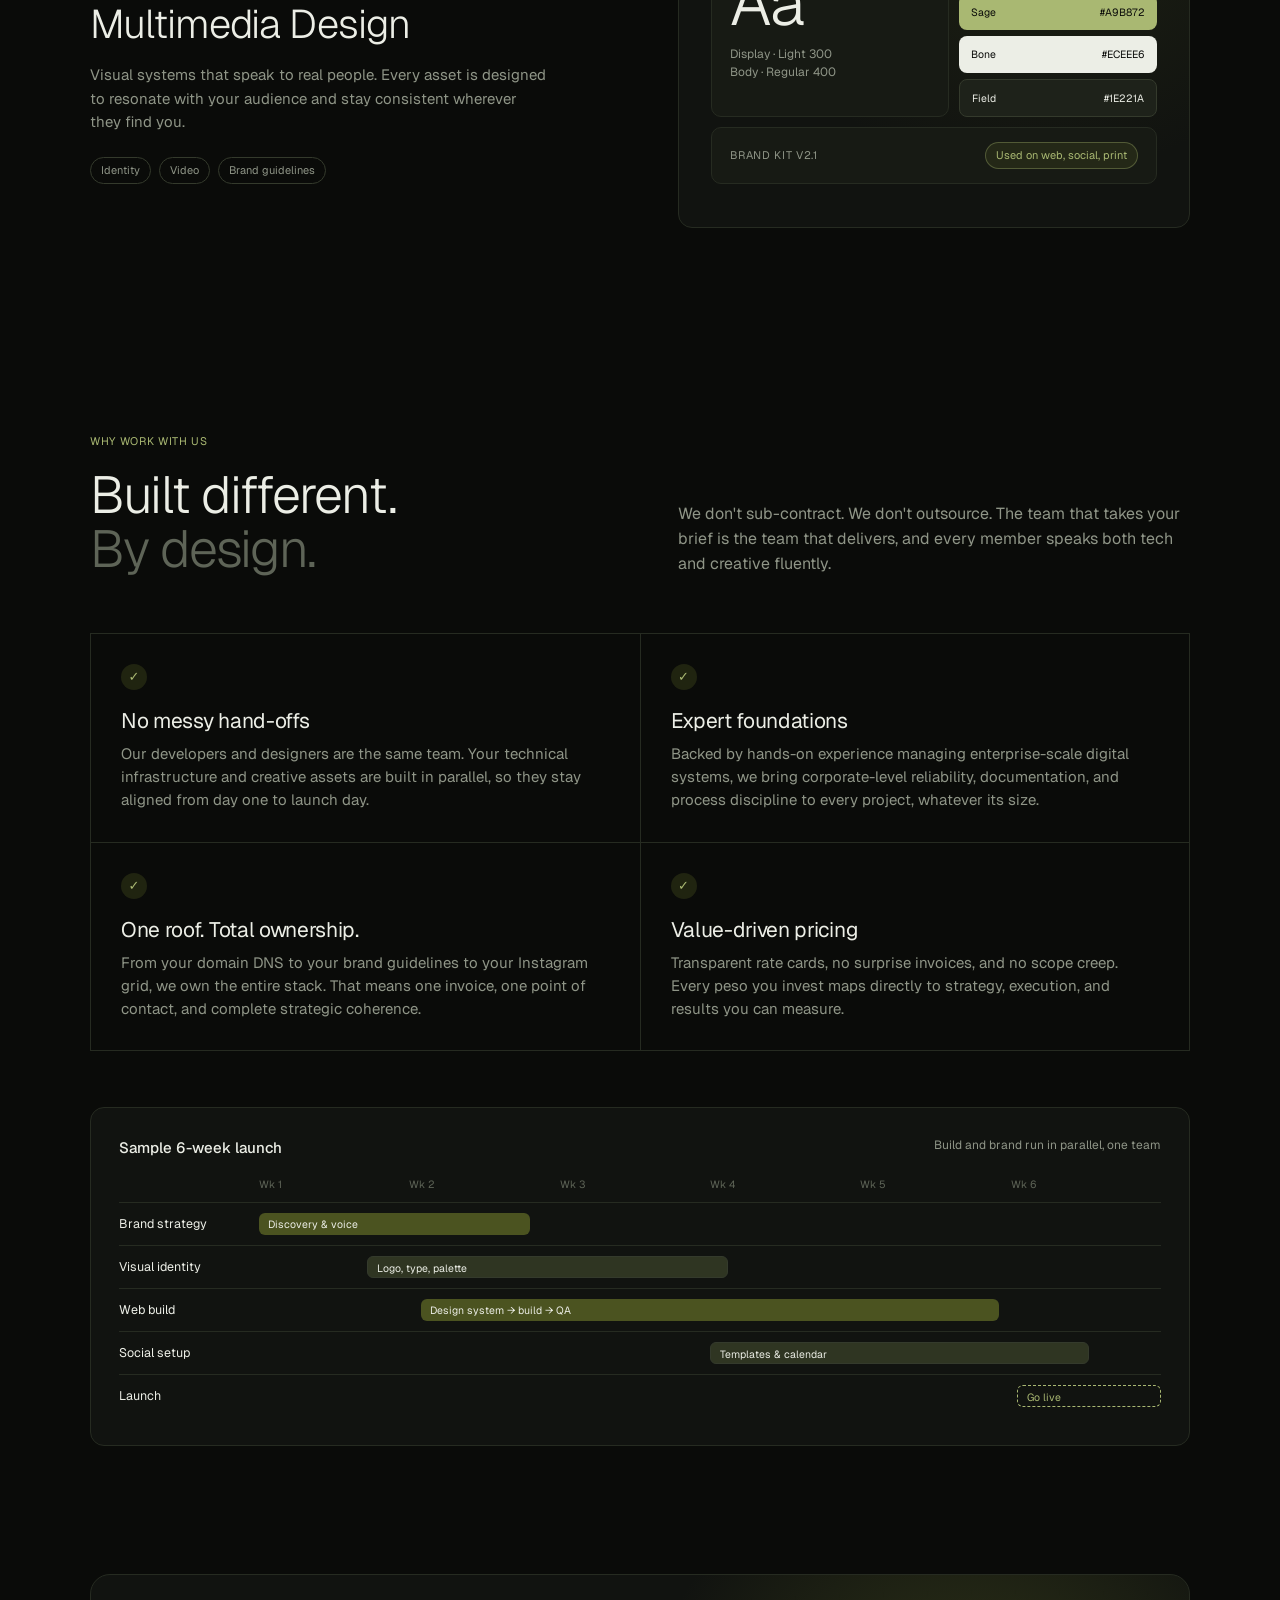
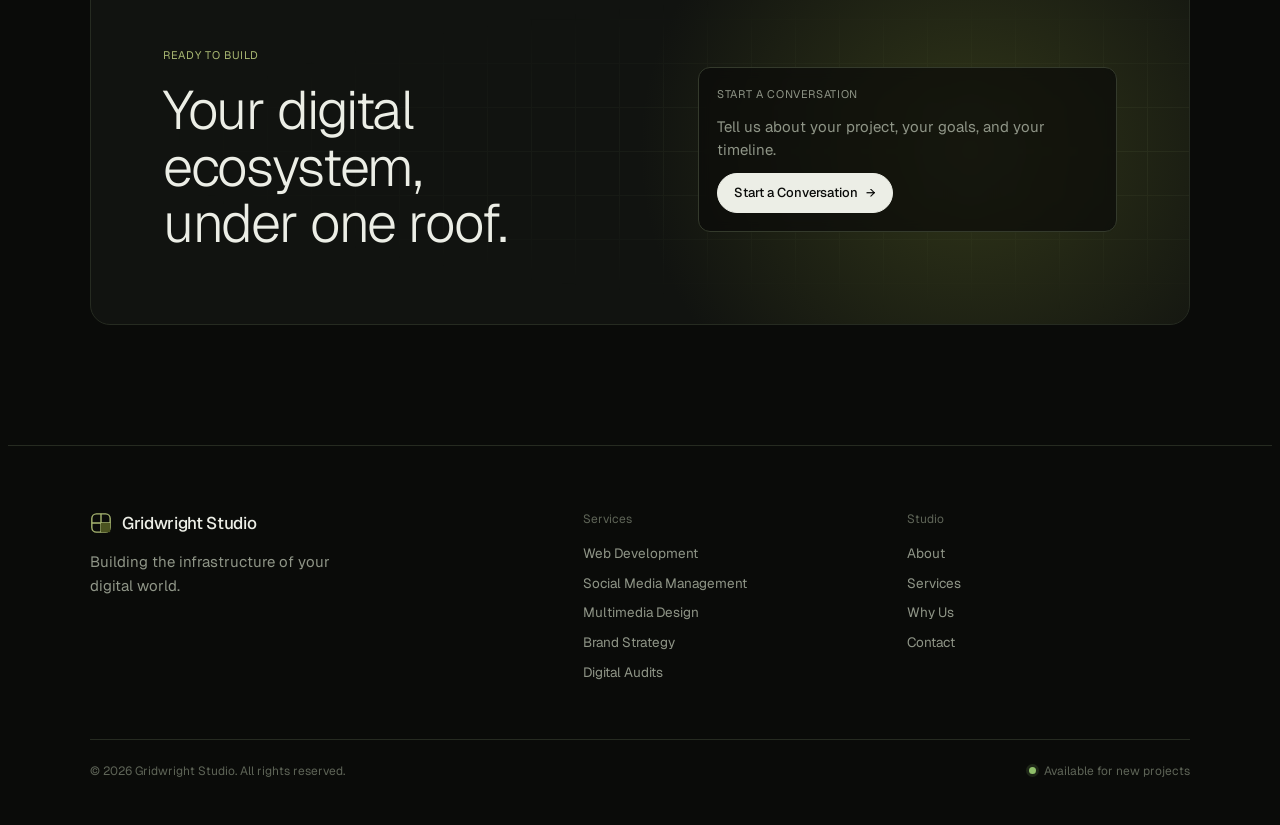
==== commit 424bdca8: "Add files via upload" ====
--- a/index.html
+++ b/index.html
@@ -1,208 +1,461 @@
-<!DOCTYPE html>
+<!doctype html>
 <html lang="en">
 <head>
-  <meta charset="UTF-8">
-  <meta name="viewport" content="width=device-width, initial-scale=1.0">
-  <title>Gridwright Studio — Creative Agency in the Philippines</title>
-  <link rel="preconnect" href="https://fonts.googleapis.com">
-  <link rel="preconnect" href="https://fonts.gstatic.com" crossorigin>
-  <link href="https://fonts.googleapis.com/css2?family=Bebas+Neue&family=Plus+Jakarta+Sans:wght@300;400;500;600&family=Outfit:wght@300;400;500&display=swap" rel="stylesheet">
-  <link rel="stylesheet" href="style.css">
+<meta charset="utf-8">
+<meta name="viewport" content="width=device-width, initial-scale=1">
+<meta name="description" content="Gridwright Studio builds and manages your entire digital presence: web development, social media management, and multimedia design under one roof.">
+<title>Gridwright Studio</title>
+<link rel="preconnect" href="https://fonts.googleapis.com">
+<link rel="preconnect" href="https://fonts.gstatic.com" crossorigin>
+<link rel="stylesheet" href="https://fonts.googleapis.com/css2?family=Geist:wght@300;400;500&display=swap">
+<style>
+:root{
+  color-scheme: dark;
+  --bg:#0A0B09;
+  --surface:#111310;
+  --panel:#171A14;
+  --panel-2:#1E221A;
+  --line:#262B21;
+  --line-2:#343A2C;
+  --text:#ECEEE6;
+  --muted:#8F9587;
+  --faint:#5E6457;
+  --olive:#4B5320;      /* army green */
+  --olive-2:#6B7A3A;
+  --olive-hi:#A9B872;   /* legible accent on black */
+  --ok:#8FBF6A;
+  --warn:#D9A55B;
+  --sans:"Geist","Helvetica Neue",Arial,system-ui,sans-serif;
+  --mono:"Geist","Helvetica Neue",Arial,system-ui,sans-serif;
+  --r:14px;
+}
+*{box-sizing:border-box}
+html{scroll-behavior:smooth}
+body{background:var(--bg);color:var(--text);font-family:var(--sans);font-size:15px;line-height:1.55;-webkit-font-smoothing:antialiased}
+a{color:inherit;text-decoration:none}
+.wrap{max-width:1180px;margin-inline:auto;padding-inline:clamp(16px,4vw,40px)}
+h1,h2,h3{font-weight:300;letter-spacing:-.025em;line-height:1.05;margin:0;text-wrap:balance}
+p{margin:0}
+.mono{font-family:var(--mono);font-size:11px;letter-spacing:.06em;text-transform:uppercase}
+:focus-visible{outline:2px solid var(--olive-hi);outline-offset:3px;border-radius:6px}
+
+/* announce + nav */
+.announce{border-bottom:1px solid var(--line);background:var(--surface);font-size:12px;color:var(--muted)}
+.announce .wrap{display:flex;justify-content:space-between;align-items:center;gap:16px;padding-block:8px}
+.announce b{color:var(--text);font-weight:500}
+.dot{display:inline-block;width:7px;height:7px;border-radius:50%;background:var(--ok);margin-right:8px;box-shadow:0 0 0 3px rgba(143,191,106,.15);vertical-align:1px}
+nav{position:sticky;top:env(safe-area-inset-top,0px);z-index:10;background:rgba(10,11,9,.82);backdrop-filter:blur(12px);border-bottom:1px solid var(--line)}
+nav .wrap{display:flex;align-items:center;justify-content:space-between;gap:20px;padding-block:14px}
+.logo{display:flex;align-items:center;gap:10px;font-weight:500;font-size:17px;letter-spacing:-.02em}
+.logo svg{width:22px;height:22px}
+.links{display:flex;gap:28px;font-size:13px;color:var(--muted)}
+.links a:hover{color:var(--text)}
+.btn{display:inline-flex;align-items:center;gap:8px;font-size:13px;font-weight:500;padding:9px 16px;border-radius:999px;background:var(--text);color:var(--bg);border:1px solid var(--text);cursor:pointer;font-family:inherit;transition:background .2s,color .2s}
+.btn:hover{background:var(--olive-hi);border-color:var(--olive-hi)}
+.btn.ghost{background:transparent;color:var(--text);border-color:var(--line-2)}
+.btn.ghost:hover{border-color:var(--olive-hi);color:var(--olive-hi);background:transparent}
+.arr{font-size:12px}
+
+/* hero */
+.hero{padding-block:clamp(56px,9vw,110px) clamp(48px,7vw,90px);display:grid;grid-template-columns:1.05fr 1fr;gap:clamp(32px,5vw,64px);align-items:center}
+.hero h1{font-size:clamp(44px,6.6vw,88px)}
+.hero h1 span{color:var(--muted)}
+.hero .lede{max-width:44ch;color:var(--muted);margin-top:28px;font-size:16px}
+.hero .ctas{display:flex;gap:10px;flex-wrap:wrap;margin-top:32px}
+
+/* window mock */
+.win{background:var(--surface);border:1px solid var(--line);border-radius:var(--r);overflow:hidden;box-shadow:0 40px 80px -30px rgba(0,0,0,.8),0 0 0 1px rgba(169,184,114,.03)}
+.win-bar{display:flex;align-items:center;gap:14px;padding:10px 14px;border-bottom:1px solid var(--line);font-size:11px;color:var(--muted)}
+.win-bar .tabs{display:flex;gap:4px}
+.win-bar .tabs span{padding:3px 9px;border-radius:6px}
+.win-bar .tabs .on{background:var(--panel-2);color:var(--text)}
+.win-bar .grow{flex:1}
+.win-body{padding:18px}
+.hello{display:flex;justify-content:space-between;align-items:flex-end;gap:12px;margin-bottom:16px;flex-wrap:wrap}
+.hello h3{font-size:22px}
+.hello .sub{font-size:12px;color:var(--muted);margin-top:4px}
+.pill{display:inline-flex;align-items:center;gap:6px;font-size:11px;padding:4px 10px;border-radius:999px;border:1px solid var(--line-2);color:var(--muted);white-space:nowrap}
+.pill.ok{color:var(--ok);border-color:rgba(143,191,106,.3)}
+.pill.olive{color:var(--olive-hi);border-color:rgba(169,184,114,.35);background:rgba(75,83,32,.25)}
+.rows{border:1px solid var(--line);border-radius:10px;overflow:hidden}
+.row{display:grid;grid-template-columns:1.3fr 1fr auto;gap:12px;align-items:center;padding:11px 14px;font-size:12.5px;border-top:1px solid var(--line)}
+.row:first-child{border-top:0}
+.row.head{color:var(--faint);font-size:10.5px;background:var(--panel)}
+.row .svc{display:flex;align-items:center;gap:10px}
+.glyph{width:26px;height:26px;border-radius:7px;display:grid;place-items:center;background:var(--panel-2);color:var(--olive-hi);font-size:13px;border:1px solid var(--line-2)}
+.row .meta{color:var(--muted);font-variant-numeric:tabular-nums}
+.bar-track{height:4px;border-radius:4px;background:var(--panel-2);margin-top:14px;overflow:hidden}
+.bar-fill{height:100%;width:72%;background:linear-gradient(90deg,var(--olive),var(--olive-hi))}
+.win-foot{display:flex;justify-content:space-between;font-size:11px;color:var(--faint);margin-top:8px;font-variant-numeric:tabular-nums}
+
+/* stats */
+.stats{border-block:1px solid var(--line)}
+.stats .wrap{display:grid;grid-template-columns:repeat(4,1fr)}
+.stat{padding:28px 22px;border-left:1px solid var(--line)}
+.stat:first-child{border-left:0;padding-left:0}
+.stat .v{font-size:clamp(30px,4vw,44px);font-weight:300;letter-spacing:-.03em;font-variant-numeric:tabular-nums}
+.stat .l{color:var(--muted);font-size:13px;margin-top:2px}
+
+/* marquee */
+.marquee{overflow:hidden;border-bottom:1px solid var(--line);padding-block:18px;mask-image:linear-gradient(90deg,transparent,#000 10%,#000 90%,transparent)}
+.track{display:flex;gap:44px;width:max-content;animation:slide 38s linear infinite;color:var(--muted);font-size:14px}
+.track span{display:flex;align-items:center;gap:44px;white-space:nowrap}
+.track span::after{content:"";width:5px;height:5px;background:var(--olive-2);transform:rotate(45deg)}
+@keyframes slide{to{transform:translateX(-50%)}}
+
+/* sections */
+section{padding-block:clamp(72px,10vw,130px)}
+.eyebrow{color:var(--olive-hi);margin-bottom:18px}
+.h2{font-size:clamp(32px,4.4vw,52px)}
+.h2 .dim{color:var(--faint)}
+.intro{max-width:52ch;color:var(--muted);margin-top:20px;font-size:16px}
+
+/* problem */
+.problem-grid{display:grid;grid-template-columns:1fr 1.25fr;gap:clamp(32px,6vw,80px);align-items:start}
+.plist{display:grid;border-top:1px solid var(--line)}
+.pitem{display:grid;grid-template-columns:48px 1fr;gap:16px;padding-block:26px;border-bottom:1px solid var(--line)}
+.pitem .n{font-family:var(--mono);font-size:12px;color:var(--olive-hi);padding-top:5px}
+.pitem h3{font-size:21px;font-weight:400;margin-bottom:8px;letter-spacing:-.015em}
+.pitem p{color:var(--muted);max-width:58ch}
+
+/* split feature rows */
+.feat{display:grid;grid-template-columns:1fr 1fr;gap:clamp(32px,6vw,80px);align-items:center;padding-block:clamp(48px,6vw,80px)}
+.feat + .feat{border-top:1px solid var(--line)}
+.feat.flip .copy{order:2}
+.feat .ico{font-size:22px;color:var(--olive-hi);margin-bottom:18px}
+.feat h3{font-size:clamp(28px,3.4vw,40px)}
+.feat p{color:var(--muted);margin-top:18px;max-width:46ch}
+.feat .tags{display:flex;flex-wrap:wrap;gap:8px;margin-top:24px}
+.stage{background:var(--surface);border:1px solid var(--line);border-radius:var(--r);padding:clamp(18px,3vw,32px);min-height:320px;display:grid;place-items:center;background-image:radial-gradient(ellipse at 70% 0%,rgba(75,83,32,.22),transparent 60%)}
+.stage > *{width:100%}
+
+/* web mock: vitals */
+.vitals{display:grid;grid-template-columns:repeat(3,1fr);gap:10px}
+.gauge{background:var(--panel);border:1px solid var(--line);border-radius:10px;padding:14px;text-align:center}
+.gauge svg{width:64px;height:64px;display:block;margin:0 auto 8px}
+.gauge .k{font-size:11px;color:var(--muted)}
+.gauge .val{font-size:13px;font-variant-numeric:tabular-nums}
+.deploy{margin-top:10px;background:var(--panel);border:1px solid var(--line);border-radius:10px;padding:12px 14px;font-family:var(--mono);font-size:11px;color:var(--muted);display:grid;gap:5px}
+.deploy .g{color:var(--ok)}
+
+/* social mock: calendar */
+.cal{display:grid;grid-template-columns:repeat(7,1fr);gap:6px}
+.cal .dh{font-size:10px;color:var(--faint);text-align:center;font-family:var(--mono)}
+.cell{aspect-ratio:1;border-radius:8px;background:var(--panel);border:1px solid var(--line);position:relative;max-width:100%}
+.cell.p{background:linear-gradient(160deg,var(--olive-2),var(--olive));border-color:transparent}
+.cell.p.alt{background:linear-gradient(160deg,#2F3522,#1E221A);border-color:var(--line-2)}
+.cell.p::after{content:"";position:absolute;inset:auto 6px 6px auto;width:5px;height:5px;border-radius:50%;background:var(--text);opacity:.7}
+.cal-legend{display:flex;justify-content:space-between;gap:10px;flex-wrap:wrap;margin-top:14px;font-size:11.5px;color:var(--muted)}
+
+/* design mock: brand kit */
+.kit{display:grid;grid-template-columns:1.2fr 1fr;gap:10px}
+.spec{background:var(--panel);border:1px solid var(--line);border-radius:10px;padding:18px}
+.spec .aa{font-size:64px;font-weight:300;letter-spacing:-.04em;line-height:1}
+.spec .fn{font-size:12px;color:var(--muted);margin-top:10px}
+.sw{display:grid;gap:6px}
+.sw div{border-radius:8px;padding:10px 12px;font-family:var(--mono);font-size:10.5px;display:flex;justify-content:space-between}
+.logo-tile{grid-column:1/-1;background:var(--panel);border:1px solid var(--line);border-radius:10px;padding:14px 18px;display:flex;align-items:center;justify-content:space-between;gap:12px;flex-wrap:wrap}
+
+/* why */
+.why-top{display:grid;grid-template-columns:1fr 1fr;gap:clamp(32px,6vw,80px);align-items:end;margin-bottom:56px}
+.why-grid{display:grid;grid-template-columns:repeat(2,1fr);border-top:1px solid var(--line);border-left:1px solid var(--line)}
+.why{padding:30px;border-right:1px solid var(--line);border-bottom:1px solid var(--line)}
+.why .ck{width:26px;height:26px;border-radius:50%;display:grid;place-items:center;background:rgba(75,83,32,.35);color:var(--olive-hi);font-size:13px;margin-bottom:20px}
+.why h3{font-size:21px;font-weight:400;letter-spacing:-.015em;margin-bottom:10px}
+.why p{color:var(--muted);max-width:52ch}
+
+/* timeline mock */
+.gantt{margin-top:56px;background:var(--surface);border:1px solid var(--line);border-radius:var(--r);padding:clamp(18px,3vw,28px);overflow-x:auto}
+.gantt-inner{min-width:560px}
+.g-head{display:grid;grid-template-columns:140px repeat(6,1fr);font-size:10.5px;color:var(--faint);font-family:var(--mono);padding-bottom:10px;border-bottom:1px solid var(--line)}
+.g-row{display:grid;grid-template-columns:140px 1fr;align-items:center;padding-block:10px;border-bottom:1px solid var(--line);font-size:12.5px}
+.g-row:last-child{border-bottom:0}
+.g-lane{position:relative;height:22px}
+.g-bar{position:absolute;top:0;height:22px;border-radius:6px;font-size:10.5px;padding:3px 9px;white-space:nowrap;overflow:hidden;color:var(--text)}
+.g-bar.a{background:var(--olive)}
+.g-bar.b{background:#2F3522;border:1px solid var(--line-2)}
+.g-bar.c{background:transparent;border:1px dashed var(--olive-hi);color:var(--olive-hi)}
+.g-cap{display:flex;justify-content:space-between;gap:12px;flex-wrap:wrap;margin-bottom:16px}
+.g-cap b{font-weight:500}
+.g-cap span{font-size:12px;color:var(--muted)}
+
+/* CTA */
+.cta{position:relative;border:1px solid var(--line);border-radius:20px;overflow:hidden;padding:clamp(32px,6vw,72px);background:var(--surface);display:grid;grid-template-columns:1.2fr 1fr;gap:32px;align-items:center}
+.cta::before{content:"";position:absolute;inset:0;background-image:linear-gradient(var(--line) 1px,transparent 1px),linear-gradient(90deg,var(--line) 1px,transparent 1px);background-size:44px 44px;mask-image:radial-gradient(ellipse at 85% 50%,#000,transparent 65%);opacity:.7}
+.cta::after{content:"";position:absolute;right:-10%;top:-40%;width:60%;height:180%;background:radial-gradient(closest-side,rgba(75,83,32,.55),transparent);pointer-events:none}
+.cta > *{position:relative;z-index:1}
+.cta h2{font-size:clamp(32px,4.4vw,54px)}
+.mailbox{background:rgba(10,11,9,.7);border:1px solid var(--line-2);border-radius:12px;padding:18px;display:grid;gap:12px;backdrop-filter:blur(6px)}
+.mailbox .addr{font-family:var(--mono);font-size:14px;user-select:all;word-break:break-all}
+.mailbox .acts{display:flex;gap:8px;flex-wrap:wrap}
+
+/* footer */
+footer{border-top:1px solid var(--line);padding-block:64px 36px;margin-top:clamp(72px,10vw,120px)}
+.f-grid{display:grid;grid-template-columns:1.6fr 1fr 1fr;gap:40px}
+.f-grid .tag{color:var(--muted);margin-top:14px;max-width:26ch;font-size:15px}
+.f-col h4{font-weight:400;font-size:12px;color:var(--faint);margin:0 0 14px}
+.f-col ul{list-style:none;margin:0;padding:0;display:grid;gap:9px;font-size:13.5px;color:var(--muted)}
+.f-col a:hover{color:var(--text)}
+.f-bottom{display:flex;justify-content:space-between;gap:16px;flex-wrap:wrap;margin-top:56px;padding-top:22px;border-top:1px solid var(--line);font-size:12px;color:var(--faint)}
+
+@media (max-width:900px){
+  .links{display:none}
+  .hero,.problem-grid,.feat,.why-top,.cta{grid-template-columns:1fr}
+  .feat.flip .copy{order:0}
+  .stats .wrap{grid-template-columns:repeat(2,1fr)}
+  .stat:nth-child(3){border-left:0;padding-left:0}
+  .stat:nth-child(n+3){border-top:1px solid var(--line)}
+  .f-grid{grid-template-columns:1fr 1fr}
+  .f-grid > :first-child{grid-column:1/-1}
+}
+@media (max-width:560px){
+  .announce .hide-sm{display:none}
+  .why-grid{grid-template-columns:1fr}
+  .vitals{grid-template-columns:1fr 1fr 1fr;gap:6px}
+  .gauge{padding:10px 6px}
+  .gauge svg{width:48px;height:48px}
+  .kit{grid-template-columns:1fr}
+  .stat{padding:22px 14px}
+  .row{grid-template-columns:1.4fr auto;}
+  .row .meta{display:none}
+}
+@media (prefers-reduced-motion:reduce){
+  .track{animation:none}
+  html{scroll-behavior:auto}
+}
+</style>
 </head>
 <body>
 
-  <div class="cursor" id="cursor"></div>
-  <div class="cursor-ring" id="cursorRing"></div>
-
-  <!-- NAV -->
-  <nav>
-    <a href="#" class="nav-logo">
-      <div class="logo-mark"><img src="logo.png" alt="Gridwright Studio logo"></div>
-      <span class="logo-text">Gridwright Studio</span>
+<div class="announce">
+  <div class="wrap">
+    <span><span class="dot"></span><b>Available for new projects</b><span class="hide-sm"> · Booking Q4 2026 builds</span></span>
+    <a href="#contact">Get a Quote ↗</a>
+  </div>
+</div>
+
+<nav>
+  <div class="wrap">
+    <a class="logo" href="#top" aria-label="Gridwright Studio home">
+      <svg viewBox="0 0 24 24" fill="none" aria-hidden="true">
+        <rect x="2" y="2" width="20" height="20" rx="5" stroke="#A9B872" stroke-width="1.5"/>
+        <path d="M2 12h20M12 2v20" stroke="#A9B872" stroke-width="1.5"/>
+        <rect x="12" y="12" width="10" height="10" rx="0" fill="#4B5320"/>
+      </svg>
+      Gridwright
     </a>
-    <ul class="nav-links">
-      <li><a href="#problem">About</a></li>
-      <li><a href="#way">Services</a></li>
-      <li><a href="#why">Why Us</a></li>
-      <li><a href="#contact">Contact</a></li>
-    </ul>
-    <a href="mailto:gvlaydia2@up.edu.ph" class="nav-cta">Get a Quote</a>
-  </nav>
-
-  <!-- HERO -->
-  <section class="hero">
-    <div class="grid-visual"></div>
-    <div class="hero-left">
-      <h1 class="hero-headline">
-        We Build &amp; Manage<br><em>Your Entire Digital Presence.</em>
-      </h1>
-      <p class="hero-sub">No more juggling multiple vendors. We handle your web tech, creative design, and digital strategy — under one roof.</p>
-      <div class="hero-actions">
-        <a href="#way" class="btn-primary">See How We Work</a>
-        <a href="mailto:gvlaydia2@up.edu.ph" class="btn-ghost"><span>→</span> Start a Project</a>
-      </div>
-    </div>
-    <div class="hero-right">
-      <div class="laptop-wrap">
-        <img src="laptop.png" alt="Laptop mockup">
-      </div>
-      <div class="stat-block reveal">
-        <div class="stat-item"><div class="stat-num">3-in-1</div><div class="stat-label">Integrated Services</div></div>
-        <div class="stat-item"><div class="stat-num">0</div><div class="stat-label">Vendor Hand-offs</div></div>
-        <div class="stat-item"><div class="stat-num">100%</div><div class="stat-label">Brand Cohesion</div></div>
-        <div class="stat-item"><div class="stat-num">∞</div><div class="stat-label">Scalable Systems</div></div>
-      </div>
-    </div>
-    <div class="hero-ticker">
-      <div class="ticker-track">
-        <div class="ticker-item">Web Development</div>
-        <div class="ticker-item">Social Media Management</div>
-        <div class="ticker-item">Multimedia Design</div>
-        <div class="ticker-item">Digital Ecosystems</div>
-        <div class="ticker-item">Brand Strategy</div>
-        <div class="ticker-item">Technical Infrastructure</div>
-        <div class="ticker-item">Web Development</div>
-        <div class="ticker-item">Social Media Management</div>
-        <div class="ticker-item">Multimedia Design</div>
-        <div class="ticker-item">Digital Ecosystems</div>
-        <div class="ticker-item">Brand Strategy</div>
-        <div class="ticker-item">Technical Infrastructure</div>
-      </div>
-    </div>
-  </section>
-
-  <!-- THE PROBLEM -->
-  <section class="section" id="problem">
-    <div class="section-label">The Problem We Solve</div>
-    <div class="problem-grid">
-      <div class="problem-headline reveal">Most businesses are<br><span class="accent">losing</span> in translation.</div>
-      <div class="problem-cards">
-        <div class="problem-card reveal">
-          <div class="card-num">01</div>
-          <div class="card-title">The Fragmented Agency Model</div>
-          <p class="card-body">Most businesses hire one person for their website, another for social media, and a third for video. Each vendor speaks a different language — and critical context gets lost every single hand-off.</p>
+    <div class="links">
+      <a href="#problem">About</a>
+      <a href="#way">Services</a>
+      <a href="#why">Why Us</a>
+      <a href="#contact">Contact</a>
+    </div>
+    <a class="btn" href="#contact">Get a Quote <span class="arr">↗</span></a>
+  </div>
+</nav>
+
+<header class="wrap hero" id="top">
+  <div>
+    <h1>We Build &amp; Manage<br><span>Your Entire Digital Presence.</span></h1>
+    <p class="lede">No more juggling multiple vendors. We handle your web tech, creative design, and digital strategy under one roof.</p>
+    <div class="ctas">
+      <a class="btn" href="#contact">Start a Project <span class="arr">↗</span></a>
+      <a class="btn ghost" href="#way">See How We Work</a>
+    </div>
+  </div>
+
+  <div class="win" aria-label="Example client dashboard">
+    <div class="win-bar">
+      <div class="tabs"><span class="on">Studio</span><span>Brand</span><span>Reports</span></div>
+      <span class="grow"></span>
+      <span>client.gridwright</span>
+    </div>
+    <div class="win-body">
+      <div class="hello">
+        <div>
+          <h3>Welcome back, Mara.</h3>
+          <div class="sub">Sample client · Kapé Collective</div>
         </div>
-        <div class="problem-card reveal">
-          <div class="card-num">02</div>
-          <div class="card-title">Friction Kills Momentum</div>
-          <p class="card-body">When your developer and your designer are different companies, alignment becomes a full-time job. Deadlines slip. Brand consistency suffers. Costs balloon. Your vision gets diluted.</p>
+        <span class="pill ok"><span class="dot" style="margin:0;width:6px;height:6px;box-shadow:none"></span>All systems aligned</span>
+      </div>
+      <div class="rows">
+        <div class="row head mono"><span>Service</span><span class="meta">This week</span><span>Status</span></div>
+        <div class="row"><span class="svc"><span class="glyph">⬡</span>Website</span><span class="meta">98 perf · 0.9s LCP</span><span class="pill ok">Live</span></div>
+        <div class="row"><span class="svc"><span class="glyph">◈</span>Social</span><span class="meta">12 posts scheduled</span><span class="pill olive">On cadence</span></div>
+        <div class="row"><span class="svc"><span class="glyph">▣</span>Brand kit</span><span class="meta">v2.1 · 46 assets</span><span class="pill">Synced</span></div>
+        <div class="row"><span class="svc"><span class="glyph">⌘</span>DNS &amp; hosting</span><span class="meta">SSL renews in 212d</span><span class="pill ok">Healthy</span></div>
+      </div>
+      <div class="bar-track"><div class="bar-fill"></div></div>
+      <div class="win-foot"><span>Q4 roadmap</span><span>72% complete · 1 point of contact</span></div>
+    </div>
+  </div>
+</header>
+
+<div class="stats">
+  <div class="wrap">
+    <div class="stat"><div class="v">3-in-1</div><div class="l">Integrated services</div></div>
+    <div class="stat"><div class="v">0</div><div class="l">Vendor hand-offs</div></div>
+    <div class="stat"><div class="v">100%</div><div class="l">Brand cohesion</div></div>
+    <div class="stat"><div class="v">∞</div><div class="l">Scalable systems</div></div>
+  </div>
+</div>
+
+<div class="marquee" aria-hidden="true">
+  <div class="track">
+    <span>Web Development</span><span>Social Media Management</span><span>Multimedia Design</span><span>Digital Ecosystems</span><span>Brand Strategy</span><span>Technical Infrastructure</span>
+    <span>Web Development</span><span>Social Media Management</span><span>Multimedia Design</span><span>Digital Ecosystems</span><span>Brand Strategy</span><span>Technical Infrastructure</span>
+  </div>
+</div>
+
+<section id="problem">
+  <div class="wrap problem-grid">
+    <div>
+      <div class="eyebrow mono">The problem we solve</div>
+      <h2 class="h2">Most businesses are <span class="dim">losing in translation.</span></h2>
+    </div>
+    <div class="plist">
+      <div class="pitem"><span class="n">01</span><div><h3>The fragmented agency model</h3><p>Most businesses hire one person for their website, another for social media, and a third for video. Each vendor speaks a different language, and critical context gets lost at every hand-off.</p></div></div>
+      <div class="pitem"><span class="n">02</span><div><h3>Friction kills momentum</h3><p>When your developer and your designer are different companies, alignment becomes a full-time job. Deadlines slip. Brand consistency suffers. Costs balloon. Your vision gets diluted.</p></div></div>
+      <div class="pitem"><span class="n">03</span><div><h3>Isolated assets, no ecosystem</h3><p>A great logo means nothing if your website loads slowly. A beautiful website fails if your social media doesn't drive traffic. Isolated outputs don't build a brand. A unified system does.</p></div></div>
+    </div>
+  </div>
+</section>
+
+<section id="way" style="padding-top:0">
+  <div class="wrap">
+    <div class="eyebrow mono">The Gridwright way</div>
+    <h2 class="h2">Everything connected.<br><span class="dim">Nothing wasted.</span></h2>
+    <p class="intro">Your website, social media, and brand visuals should all tell the same story. We make sure they do.</p>
+
+    <div class="feat" style="margin-top:40px">
+      <div class="copy">
+        <div class="ico">⬡</div>
+        <h3>Web Development</h3>
+        <p>Performant, scalable, and built to last. Every site we build is engineered to connect with the people who matter most to your business, and to grow with you long after launch.</p>
+        <div class="tags"><span class="pill">Custom builds</span><span class="pill">CMS</span><span class="pill">Hosting &amp; DNS</span><span class="pill">Core Web Vitals</span></div>
+      </div>
+      <div class="stage">
+        <div>
+          <div class="vitals">
+            <div class="gauge"><svg viewBox="0 0 64 64"><circle cx="32" cy="32" r="26" fill="none" stroke="#262B21" stroke-width="5"/><circle cx="32" cy="32" r="26" fill="none" stroke="#A9B872" stroke-width="5" stroke-linecap="round" stroke-dasharray="160 164" transform="rotate(-90 32 32)"/><text x="32" y="37" text-anchor="middle" fill="#ECEEE6" font-size="15" font-family="Geist, sans-serif">98</text></svg><div class="val">Performance</div><div class="k">Lighthouse</div></div>
+            <div class="gauge"><svg viewBox="0 0 64 64"><circle cx="32" cy="32" r="26" fill="none" stroke="#262B21" stroke-width="5"/><circle cx="32" cy="32" r="26" fill="none" stroke="#A9B872" stroke-width="5" stroke-linecap="round" stroke-dasharray="163 164" transform="rotate(-90 32 32)"/><text x="32" y="37" text-anchor="middle" fill="#ECEEE6" font-size="15" font-family="Geist, sans-serif">100</text></svg><div class="val">Accessibility</div><div class="k">WCAG 2.2</div></div>
+            <div class="gauge"><svg viewBox="0 0 64 64"><circle cx="32" cy="32" r="26" fill="none" stroke="#262B21" stroke-width="5"/><circle cx="32" cy="32" r="26" fill="none" stroke="#6B7A3A" stroke-width="5" stroke-linecap="round" stroke-dasharray="118 164" transform="rotate(-90 32 32)"/><text x="32" y="37" text-anchor="middle" fill="#ECEEE6" font-size="13" font-family="Geist, sans-serif">0.9s</text></svg><div class="val">LCP</div><div class="k">Mobile, 4G</div></div>
+          </div>
+          <div class="deploy">
+            <span><span class="g">✓</span> build 214 · main → production</span>
+            <span><span class="g">✓</span> DNS verified · SSL active</span>
+            <span><span class="g">✓</span> brand tokens synced from kit v2.1</span>
+          </div>
         </div>
-        <div class="problem-card reveal">
-          <div class="card-num">03</div>
-          <div class="card-title">Isolated Assets, No Ecosystem</div>
-          <p class="card-body">A great logo means nothing if your website loads slowly. A beautiful website fails if your social media doesn't drive traffic. Isolated outputs don't build a brand — a unified system does.</p>
+      </div>
+    </div>
+
+    <div class="feat flip">
+      <div class="copy">
+        <div class="ico">◈</div>
+        <h3>Social Media Management</h3>
+        <p>Strategy-first content pipelines built for algorithmic reach and human connection. We manage the channels, the cadence, and the creative, all aligned with your brand voice.</p>
+        <div class="tags"><span class="pill">Content calendar</span><span class="pill">Community</span><span class="pill">Monthly reporting</span></div>
+      </div>
+      <div class="stage">
+        <div>
+          <div class="cal">
+            <span class="dh">M</span><span class="dh">T</span><span class="dh">W</span><span class="dh">T</span><span class="dh">F</span><span class="dh">S</span><span class="dh">S</span>
+            <div class="cell p"></div><div class="cell"></div><div class="cell p alt"></div><div class="cell"></div><div class="cell p"></div><div class="cell"></div><div class="cell p alt"></div>
+            <div class="cell"></div><div class="cell p"></div><div class="cell"></div><div class="cell p alt"></div><div class="cell"></div><div class="cell p"></div><div class="cell"></div>
+            <div class="cell p alt"></div><div class="cell"></div><div class="cell p"></div><div class="cell"></div><div class="cell p alt"></div><div class="cell"></div><div class="cell p"></div>
+          </div>
+          <div class="cal-legend"><span>October · 12 posts scheduled</span><span style="color:var(--olive-hi)">■ Feed &nbsp;<span style="color:var(--muted)">■ Reels</span></span></div>
         </div>
       </div>
     </div>
-  </section>
-
-  <!-- THE GRIDWRIGHT WAY -->
-  <section class="way-section" id="way">
-    <div class="way-inner">
-      <div class="section-label">The Gridwright Way</div>
-      <h2 class="way-headline reveal">Everything Connected.<br>Nothing Wasted.</h2>
-      <p class="way-sub reveal">Your website, social media, and brand visuals should all tell the same story — we make sure they do.</p>
-      <div class="way-grid">
-        <div class="way-card reveal">
-          <div class="way-icon">⬡</div>
-          <div class="way-card-title">Web Development</div>
-          <p class="way-card-body">Performant, scalable, and built to last. Every site we build is engineered to connect with the people who matter most to your business — and grow with you long after launch.</p>
+
+    <div class="feat">
+      <div class="copy">
+        <div class="ico">▣</div>
+        <h3>Multimedia Design</h3>
+        <p>Visual systems that speak to real people. Every asset is designed to resonate with your audience and stay consistent wherever they find you.</p>
+        <div class="tags"><span class="pill">Identity</span><span class="pill">Video</span><span class="pill">Brand guidelines</span></div>
+      </div>
+      <div class="stage">
+        <div class="kit">
+          <div class="spec"><div class="aa">Aa</div><div class="fn">Display · Light 300<br>Body · Regular 400</div></div>
+          <div class="sw">
+            <div style="background:#4B5320">Army <span>#4B5320</span></div>
+            <div style="background:#A9B872;color:#0A0B09">Sage <span>#A9B872</span></div>
+            <div style="background:#ECEEE6;color:#0A0B09">Bone <span>#ECEEE6</span></div>
+            <div style="background:#1E221A;border:1px solid #343A2C">Field <span>#1E221A</span></div>
+          </div>
+          <div class="logo-tile"><span class="mono" style="color:var(--muted)">Brand kit v2.1</span><span class="pill olive">Used on web, social, print</span></div>
         </div>
-        <div class="way-card reveal">
-          <div class="way-icon">◈</div>
-          <div class="way-card-title">Social Media Management</div>
-          <p class="way-card-body">Strategy-first content pipelines built for algorithmic reach and human connection. We manage the channels, the cadence, and the creative — all aligned with your brand voice.</p>
-        </div>
-        <div class="way-card reveal">
-          <div class="way-icon">▣</div>
-          <div class="way-card-title">Multimedia Design</div>
-          <p class="way-card-body">Visual systems that speak to real people. Every asset is designed to resonate with your audience and stay consistent wherever they find you.</p>
-        </div>
-      </div>
-    </div>
-  </section>
-
-  <!-- WHY WORK WITH US -->
-  <section class="why-section" id="why">
-    <div class="section-label">Why Work With Us</div>
-    <div class="why-header reveal">
-      <h2 class="why-headline">Built Different.<br>By Design.</h2>
-      <p class="why-desc">We don't sub-contract. We don't outsource. The team that takes your brief is the team that delivers — and every member speaks both tech and creative fluently.</p>
-    </div>
-    <div class="why-list reveal">
-      <div class="why-item">
-        <div class="why-check">✓</div>
-        <div>
-          <div class="why-item-title">No Messy Hand-offs</div>
-          <p class="why-item-body">Our developers and designers are the same team. Your technical infrastructure and creative assets are built in parallel — so they're always perfectly aligned, from day one to launch day.</p>
-        </div>
-      </div>
-      <div class="why-item">
-        <div class="why-check">✓</div>
-        <div>
-          <div class="why-item-title">Expert Foundations</div>
-          <p class="why-item-body">Backed by hands-on experience managing enterprise-scale digital systems, we bring corporate-level reliability, documentation, and process discipline to every project — regardless of size.</p>
-        </div>
-      </div>
-      <div class="why-item">
-        <div class="why-check">✓</div>
-        <div>
-          <div class="why-item-title">One Roof. Total Ownership.</div>
-          <p class="why-item-body">From your domain DNS to your brand guidelines to your Instagram grid — we own the entire stack. That means one invoice, one point of contact, and complete strategic coherence.</p>
-        </div>
-      </div>
-      <div class="why-item">
-        <div class="why-check">✓</div>
-        <div>
-          <div class="why-item-title">Value-Driven Pricing</div>
-          <p class="why-item-body">Transparent rate cards, no surprise invoices, and no scope creep. Every peso you invest maps directly to strategy, execution, and results you can measure.</p>
-        </div>
-      </div>
-    </div>
-  </section>
-
-  <!-- CTA -->
-  <section class="cta-band" id="contact">
-    <div class="cta-inner">
-      <h2 class="cta-headline">Ready to Build<br>Your Digital Ecosystem?</h2>
-      <a href="mailto:gvlaydia2@up.edu.ph" class="btn-cta">Start a Conversation →</a>
-    </div>
-  </section>
-
-  <!-- FOOTER -->
-  <footer>
-    <div class="footer-top">
+      </div>
+    </div>
+  </div>
+</section>
+
+<section id="why" style="padding-top:0">
+  <div class="wrap">
+    <div class="why-top">
       <div>
-        <div class="footer-logo">Gridwright Studio</div>
-        <p class="footer-tagline">Building the infrastructure<br>of your digital world.</p>
-      </div>
+        <div class="eyebrow mono">Why work with us</div>
+        <h2 class="h2">Built different.<br><span class="dim">By design.</span></h2>
+      </div>
+      <p class="intro" style="margin:0">We don't sub-contract. We don't outsource. The team that takes your brief is the team that delivers, and every member speaks both tech and creative fluently.</p>
+    </div>
+
+    <div class="why-grid">
+      <div class="why"><div class="ck">✓</div><h3>No messy hand-offs</h3><p>Our developers and designers are the same team. Your technical infrastructure and creative assets are built in parallel, so they stay aligned from day one to launch day.</p></div>
+      <div class="why"><div class="ck">✓</div><h3>Expert foundations</h3><p>Backed by hands-on experience managing enterprise-scale digital systems, we bring corporate-level reliability, documentation, and process discipline to every project, whatever its size.</p></div>
+      <div class="why"><div class="ck">✓</div><h3>One roof. Total ownership.</h3><p>From your domain DNS to your brand guidelines to your Instagram grid, we own the entire stack. That means one invoice, one point of contact, and complete strategic coherence.</p></div>
+      <div class="why"><div class="ck">✓</div><h3>Value-driven pricing</h3><p>Transparent rate cards, no surprise invoices, and no scope creep. Every peso you invest maps directly to strategy, execution, and results you can measure.</p></div>
+    </div>
+
+    <div class="gantt" aria-label="Example project timeline with web and design running in parallel">
+      <div class="g-cap"><b>Sample 6-week launch</b><span>Build and brand run in parallel, one team</span></div>
+      <div class="gantt-inner">
+        <div class="g-head"><span></span><span>Wk 1</span><span>Wk 2</span><span>Wk 3</span><span>Wk 4</span><span>Wk 5</span><span>Wk 6</span></div>
+        <div class="g-row"><span>Brand strategy</span><div class="g-lane"><div class="g-bar a" style="left:0;width:30%">Discovery &amp; voice</div></div></div>
+        <div class="g-row"><span>Visual identity</span><div class="g-lane"><div class="g-bar b" style="left:12%;width:40%">Logo, type, palette</div></div></div>
+        <div class="g-row"><span>Web build</span><div class="g-lane"><div class="g-bar a" style="left:18%;width:64%">Design system → build → QA</div></div></div>
+        <div class="g-row"><span>Social setup</span><div class="g-lane"><div class="g-bar b" style="left:50%;width:42%">Templates &amp; calendar</div></div></div>
+        <div class="g-row"><span>Launch</span><div class="g-lane"><div class="g-bar c" style="left:84%;width:16%">Go live</div></div></div>
+      </div>
+    </div>
+  </div>
+</section>
+
+<div class="wrap" id="contact">
+  <div class="cta">
+    <div>
+      <div class="eyebrow mono">Ready to build</div>
+      <h2>Your digital ecosystem, under one roof.</h2>
+    </div>
+    <div class="mailbox">
+      <span class="mono" style="color:var(--muted)">Start a conversation</span>
+      <p style="color:var(--muted)">Tell us about your project, your goals, and your timeline.</p>
+      <div class="acts">
+        <a class="btn" href="mailto:gvlaydia2@up.edu.ph">Start a Conversation <span class="arr">→</span></a>
+      </div>
+    </div>
+  </div>
+</div>
+
+<footer>
+  <div class="wrap">
+    <div class="f-grid">
       <div>
-        <div class="footer-col-title">Services</div>
-        <ul class="footer-links">
-          <li><a href="#">Web Development</a></li>
-          <li><a href="#">Social Media Management</a></li>
-          <li><a href="#">Multimedia Design</a></li>
-          <li><a href="#">Brand Strategy</a></li>
-          <li><a href="#">Digital Audits</a></li>
-        </ul>
-      </div>
-      <div>
-        <div class="footer-col-title">Studio</div>
-        <ul class="footer-links">
-          <li><a href="#problem">About</a></li>
-          <li><a href="#way">Services</a></li>
-          <li><a href="#why">Why Us</a></li>
-          <li><a href="#contact">Contact</a></li>
-        </ul>
-      </div>
-    </div>
-    <div class="footer-bottom">
-      <span>© 2026 Gridwright Studio. All rights reserved.</span>
-      <span><span class="footer-green-dot"></span>Available for new projects</span>
-    </div>
-  </footer>
-
-  <script src="script.js"></script>
-<script src="script.js"></script>
+        <a class="logo" href="#top">
+          <svg viewBox="0 0 24 24" fill="none" aria-hidden="true"><rect x="2" y="2" width="20" height="20" rx="5" stroke="#A9B872" stroke-width="1.5"/><path d="M2 12h20M12 2v20" stroke="#A9B872" stroke-width="1.5"/><rect x="12" y="12" width="10" height="10" fill="#4B5320"/></svg>
+          Gridwright Studio
+        </a>
+        <p class="tag">Building the infrastructure of your digital world.</p>
+      </div>
+      <div class="f-col"><h4>Services</h4><ul><li><a href="#way">Web Development</a></li><li><a href="#way">Social Media Management</a></li><li><a href="#way">Multimedia Design</a></li><li><a href="#way">Brand Strategy</a></li><li><a href="#contact">Digital Audits</a></li></ul></div>
+      <div class="f-col"><h4>Studio</h4><ul><li><a href="#problem">About</a></li><li><a href="#way">Services</a></li><li><a href="#why">Why Us</a></li><li><a href="#contact">Contact</a></li></ul></div>
+    </div>
+    <div class="f-bottom"><span>© 2026 Gridwright Studio. All rights reserved.</span><span><span class="dot"></span>Available for new projects</span></div>
+  </div>
+</footer>
+
 </body>
 </html>
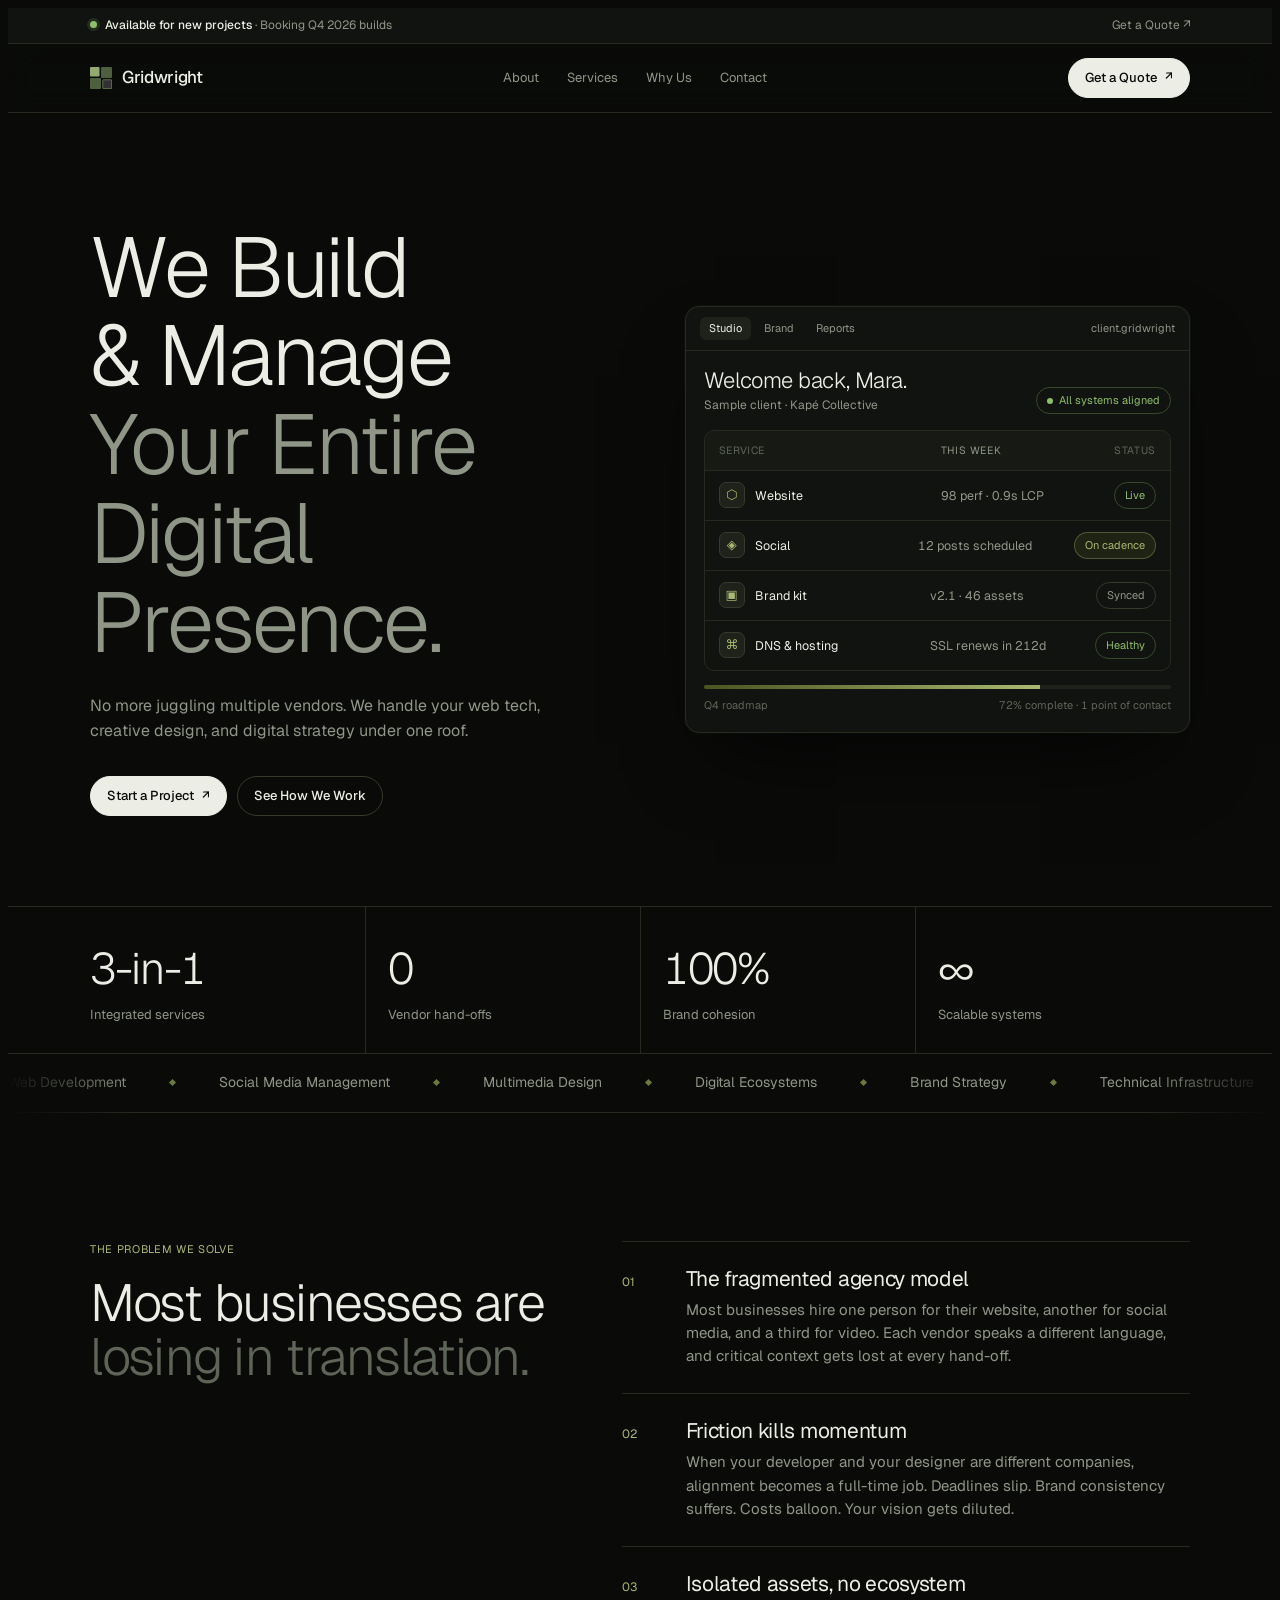
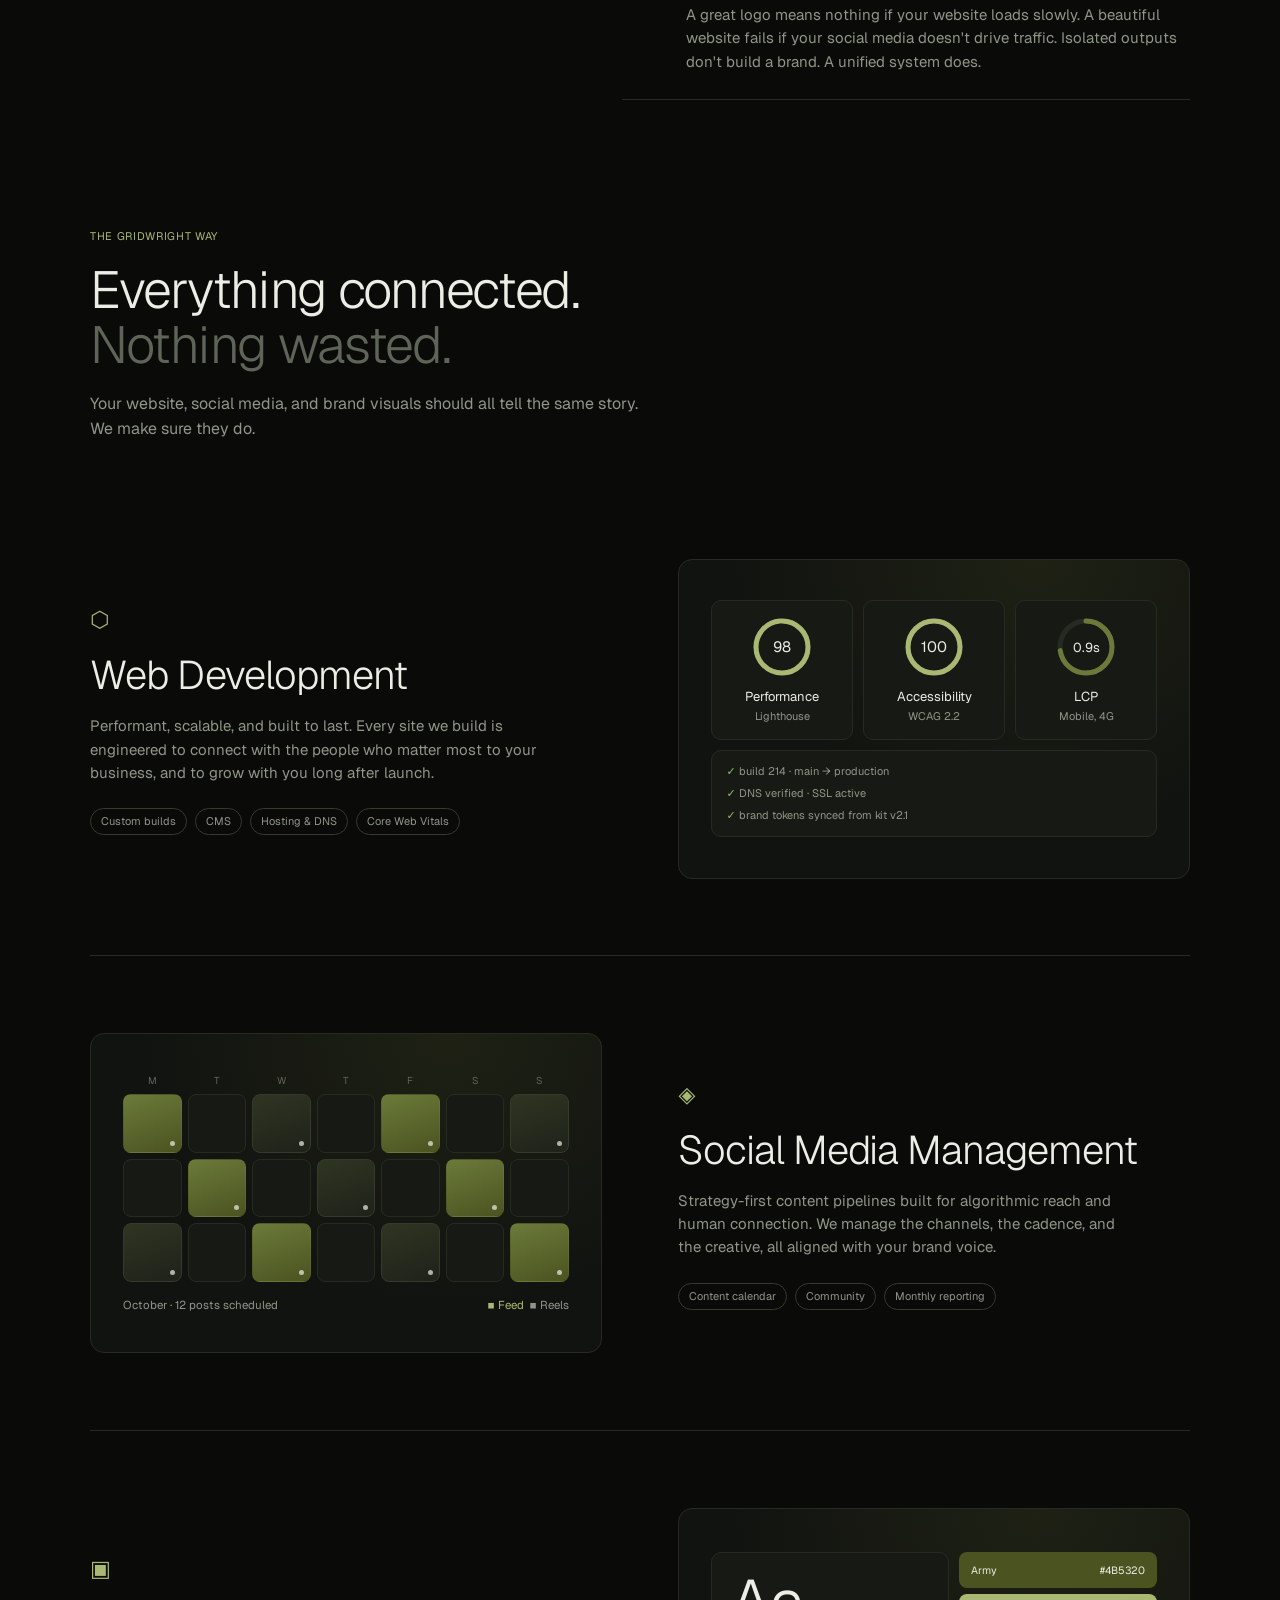
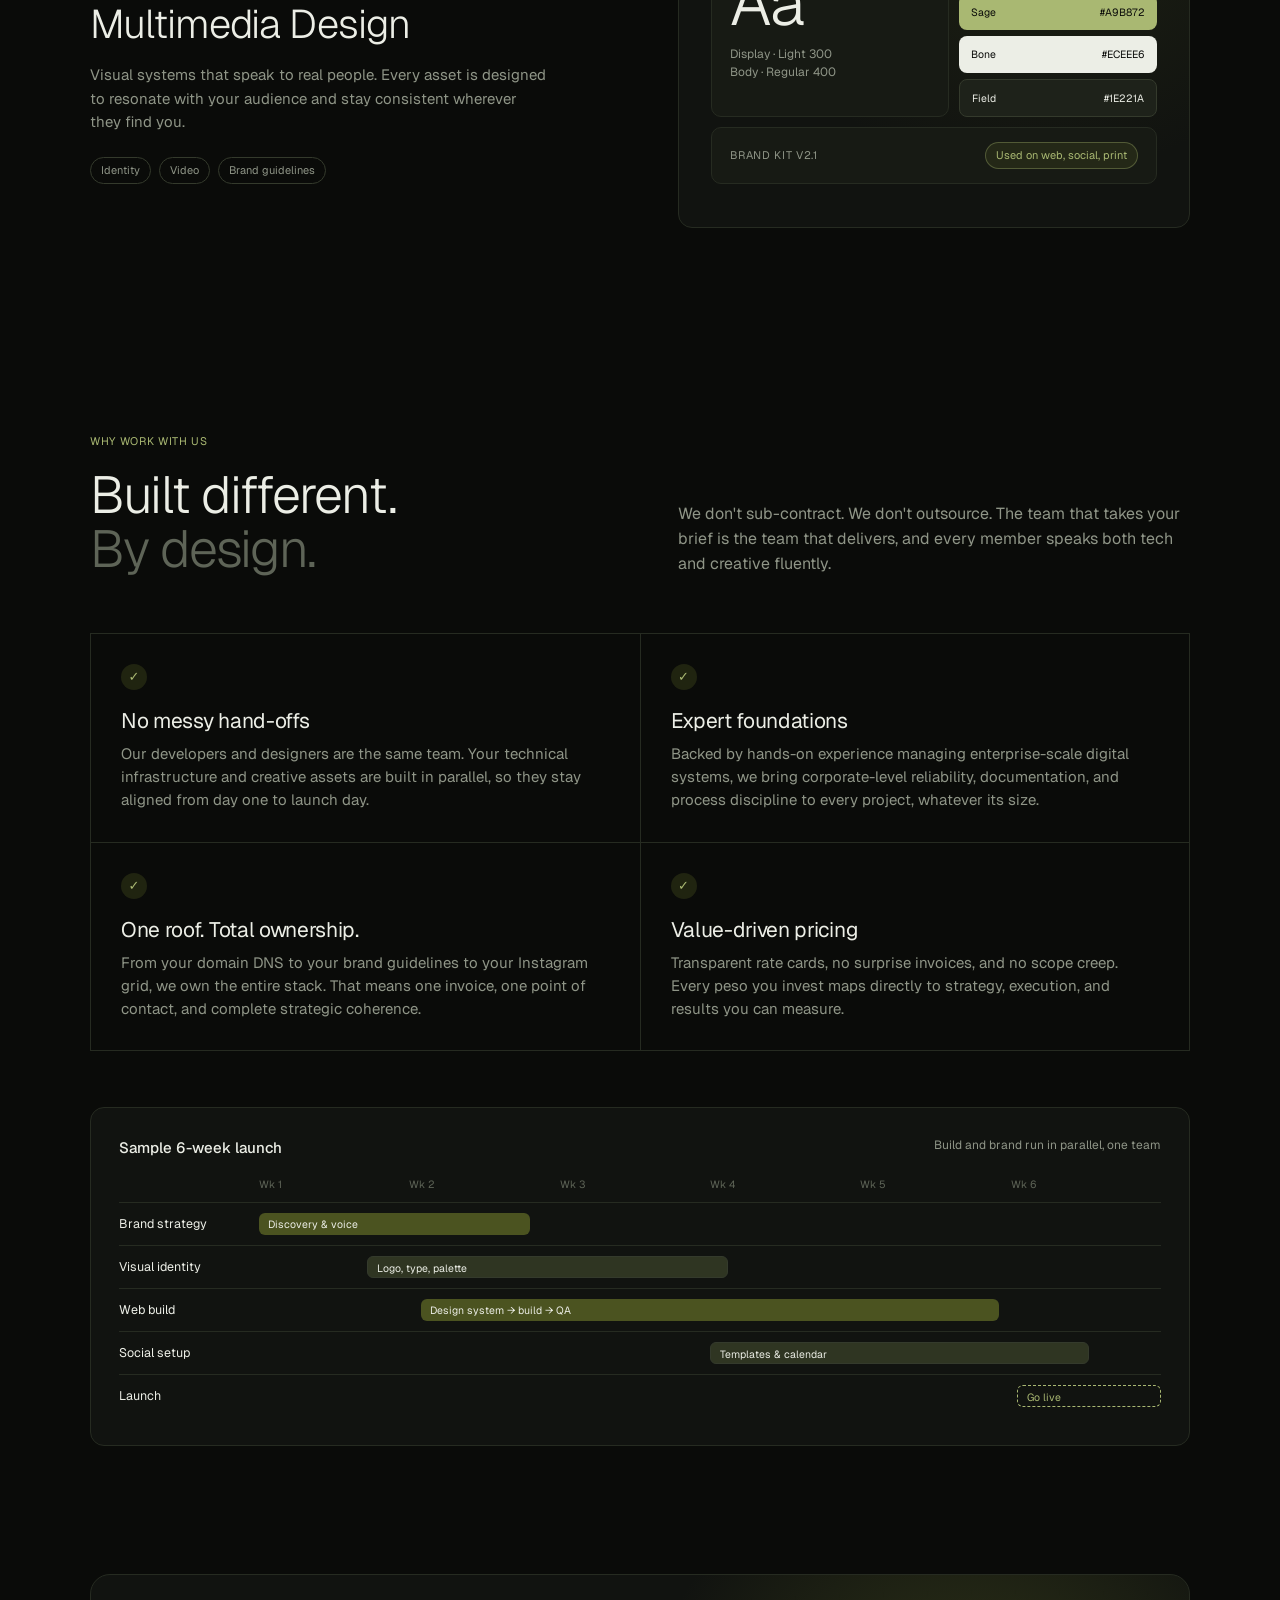
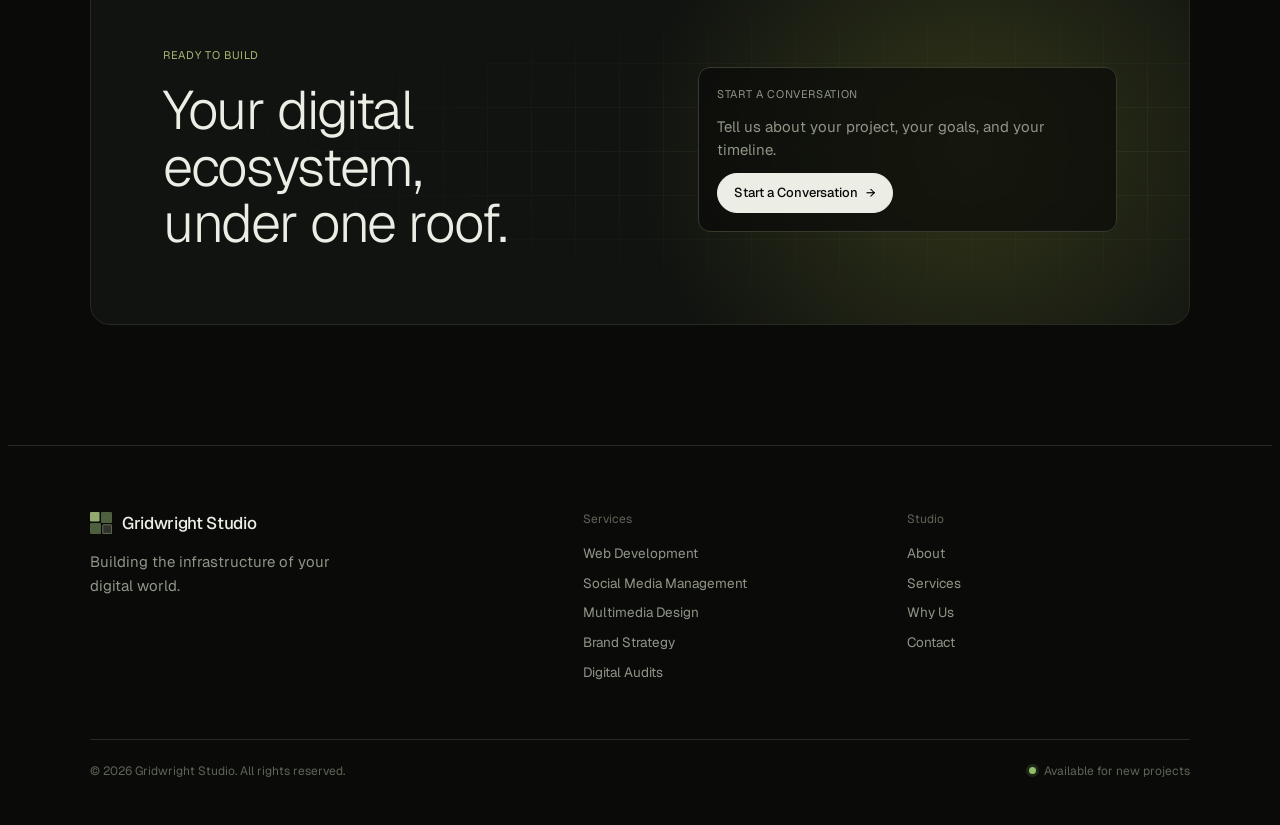
==== commit 828f81b6: "Add files via upload" ====
--- a/index.html
+++ b/index.html
@@ -3,6 +3,7 @@
 <head>
 <meta charset="utf-8">
 <meta name="viewport" content="width=device-width, initial-scale=1">
+<link rel="icon" type="image/svg+xml" href="data:image/svg+xml,%3Csvg%20xmlns%3D%22http%3A//www.w3.org/2000/svg%22%20viewBox%3D%220%200%20100%20100%22%20width%3D%22512%22%20height%3D%22512%22%3E%0A%20%20%3Crect%20x%3D%220%22%20y%3D%220%22%20width%3D%2243.4%22%20height%3D%2243.4%22%20rx%3D%224.5%22%20fill%3D%22%2393A970%22/%3E%0A%20%20%3Crect%20x%3D%2250%22%20y%3D%220%22%20width%3D%2250%22%20height%3D%2250%22%20rx%3D%225%22%20fill%3D%22%234D5F3C%22/%3E%0A%20%20%3Crect%20x%3D%220%22%20y%3D%2250%22%20width%3D%2250%22%20height%3D%2250%22%20rx%3D%225%22%20fill%3D%22%234D5F3C%22/%3E%0A%20%20%3Crect%20x%3D%2257.975%22%20y%3D%2257.975%22%20width%3D%2240.65%22%20height%3D%2240.65%22%20rx%3D%223.6%22%20fill%3D%22%23303130%22%20stroke%3D%22%2393A970%22%20stroke-width%3D%222.75%22/%3E%0A%3C/svg%3E">
 <meta name="description" content="Gridwright Studio builds and manages your entire digital presence: web development, social media management, and multimedia design under one roof.">
 <title>Gridwright Studio</title>
 <link rel="preconnect" href="https://fonts.googleapis.com">
@@ -237,11 +238,10 @@
 <nav>
   <div class="wrap">
     <a class="logo" href="#top" aria-label="Gridwright Studio home">
-      <svg viewBox="0 0 24 24" fill="none" aria-hidden="true">
-        <rect x="2" y="2" width="20" height="20" rx="5" stroke="#A9B872" stroke-width="1.5"/>
-        <path d="M2 12h20M12 2v20" stroke="#A9B872" stroke-width="1.5"/>
-        <rect x="12" y="12" width="10" height="10" rx="0" fill="#4B5320"/>
-      </svg>
+      <svg viewBox="0 0 100 100" aria-hidden="true"><rect x="0" y="0" width="43.4" height="43.4" rx="4.5" fill="#93A970"/>
+  <rect x="50" y="0" width="50" height="50" rx="5" fill="#4D5F3C"/>
+  <rect x="0" y="50" width="50" height="50" rx="5" fill="#4D5F3C"/>
+  <rect x="57.975" y="57.975" width="40.65" height="40.65" rx="3.6" fill="#303130" stroke="#93A970" stroke-width="2.75"/></svg>
       Gridwright
     </a>
     <div class="links">
@@ -445,7 +445,10 @@
     <div class="f-grid">
       <div>
         <a class="logo" href="#top">
-          <svg viewBox="0 0 24 24" fill="none" aria-hidden="true"><rect x="2" y="2" width="20" height="20" rx="5" stroke="#A9B872" stroke-width="1.5"/><path d="M2 12h20M12 2v20" stroke="#A9B872" stroke-width="1.5"/><rect x="12" y="12" width="10" height="10" fill="#4B5320"/></svg>
+          <svg viewBox="0 0 100 100" aria-hidden="true"><rect x="0" y="0" width="43.4" height="43.4" rx="4.5" fill="#93A970"/>
+  <rect x="50" y="0" width="50" height="50" rx="5" fill="#4D5F3C"/>
+  <rect x="0" y="50" width="50" height="50" rx="5" fill="#4D5F3C"/>
+  <rect x="57.975" y="57.975" width="40.65" height="40.65" rx="3.6" fill="#303130" stroke="#93A970" stroke-width="2.75"/></svg>
           Gridwright Studio
         </a>
         <p class="tag">Building the infrastructure of your digital world.</p>
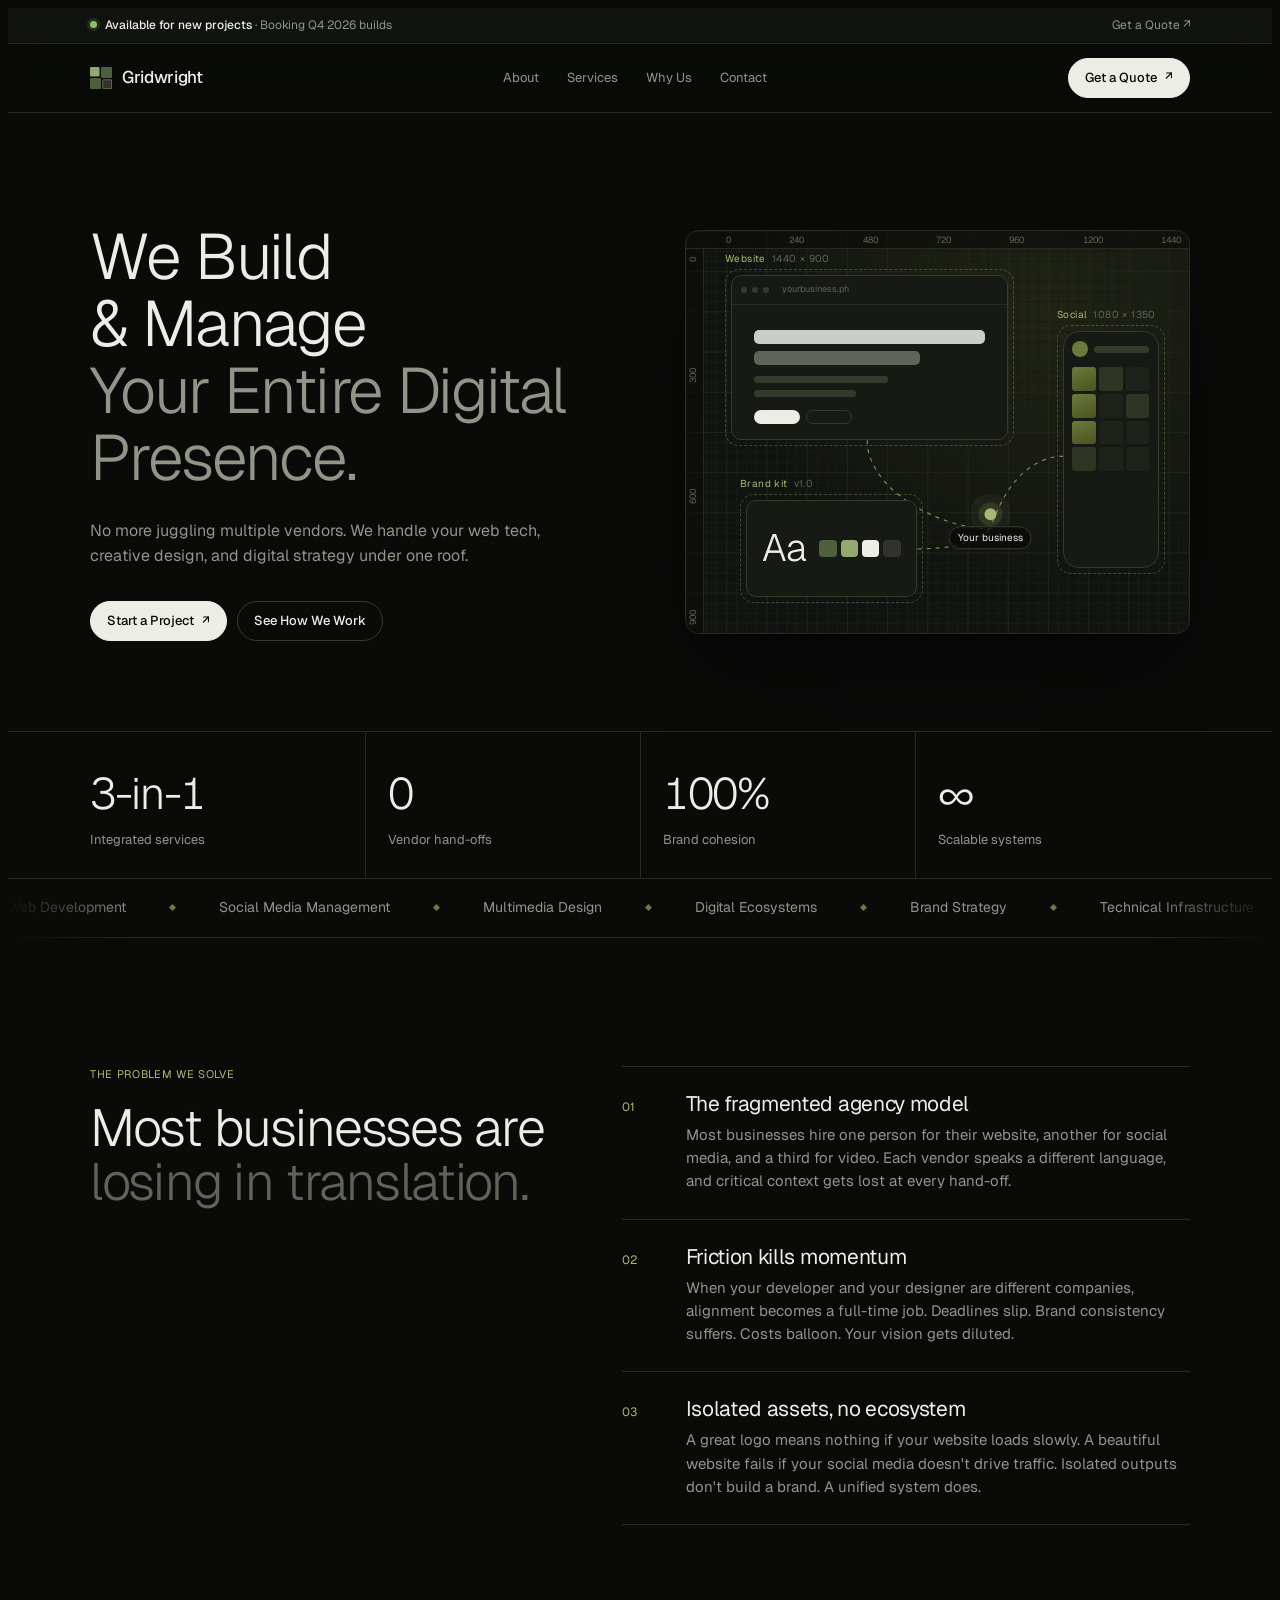
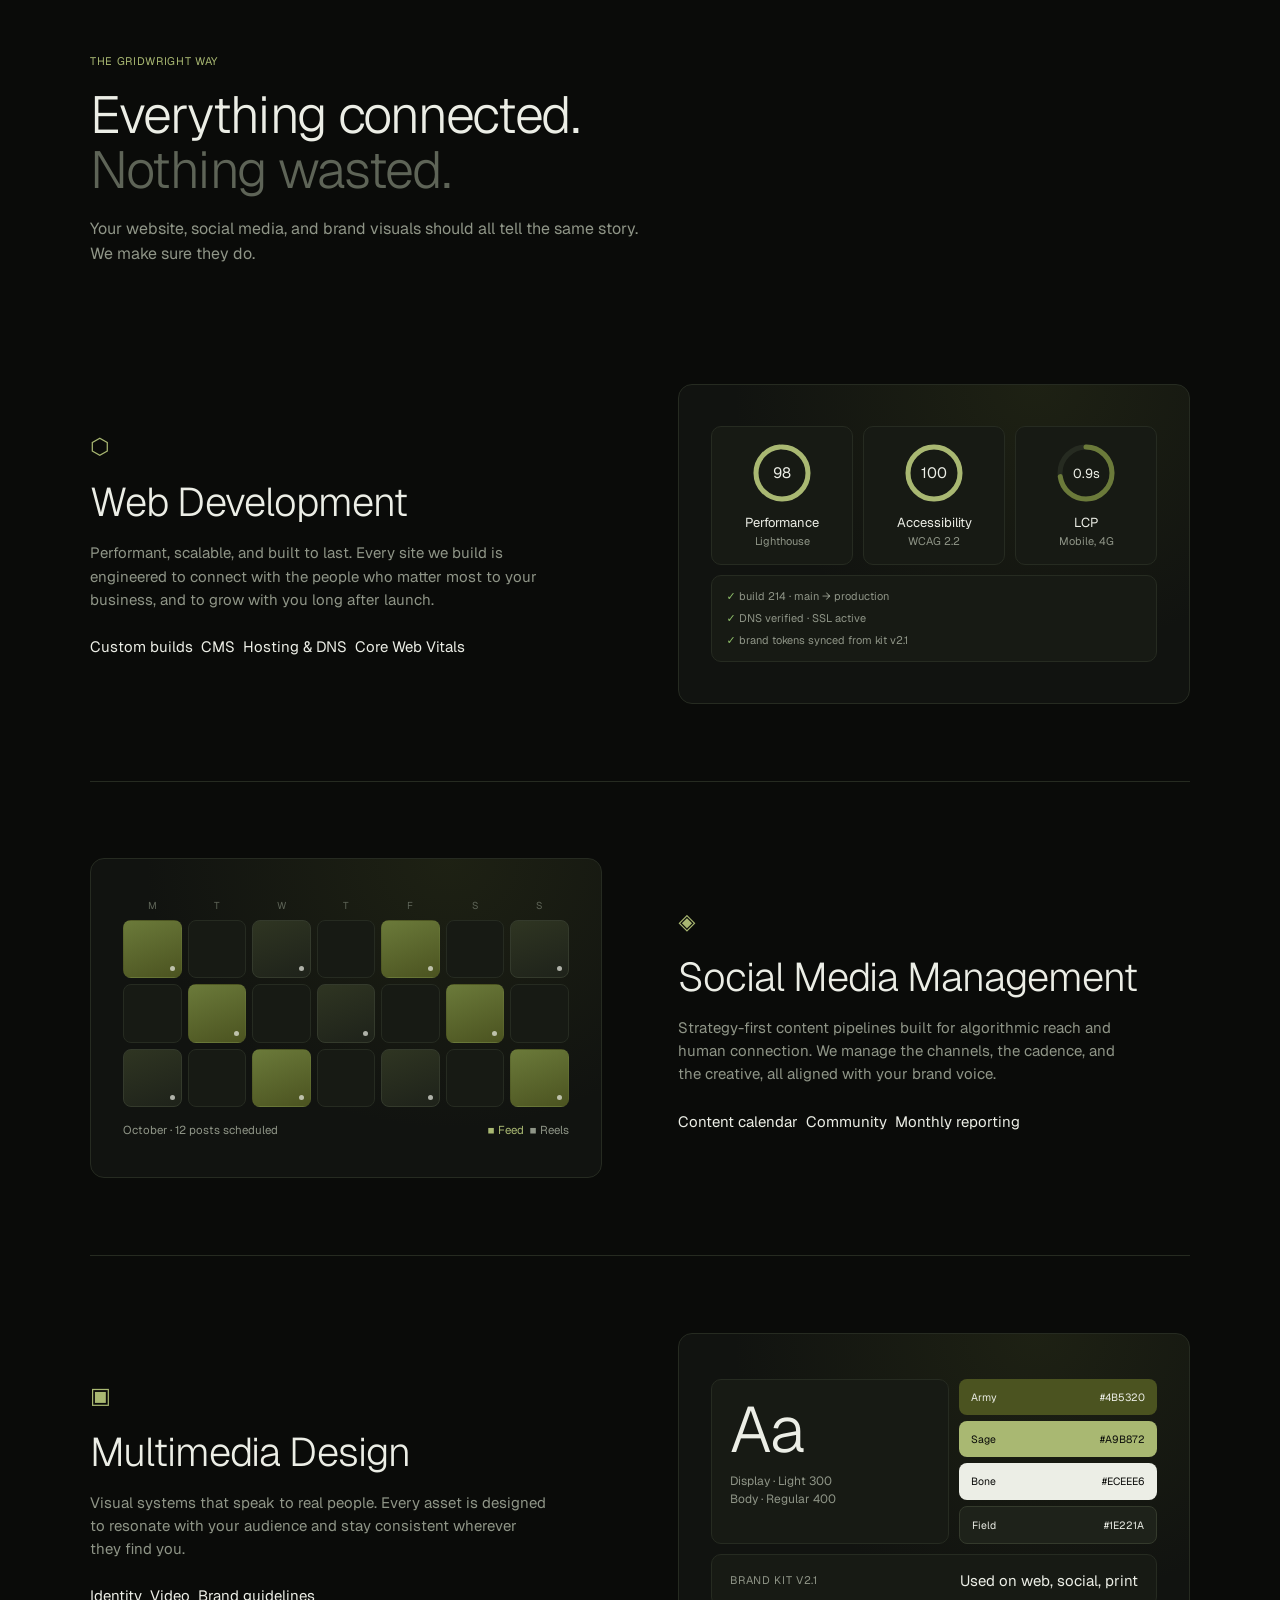
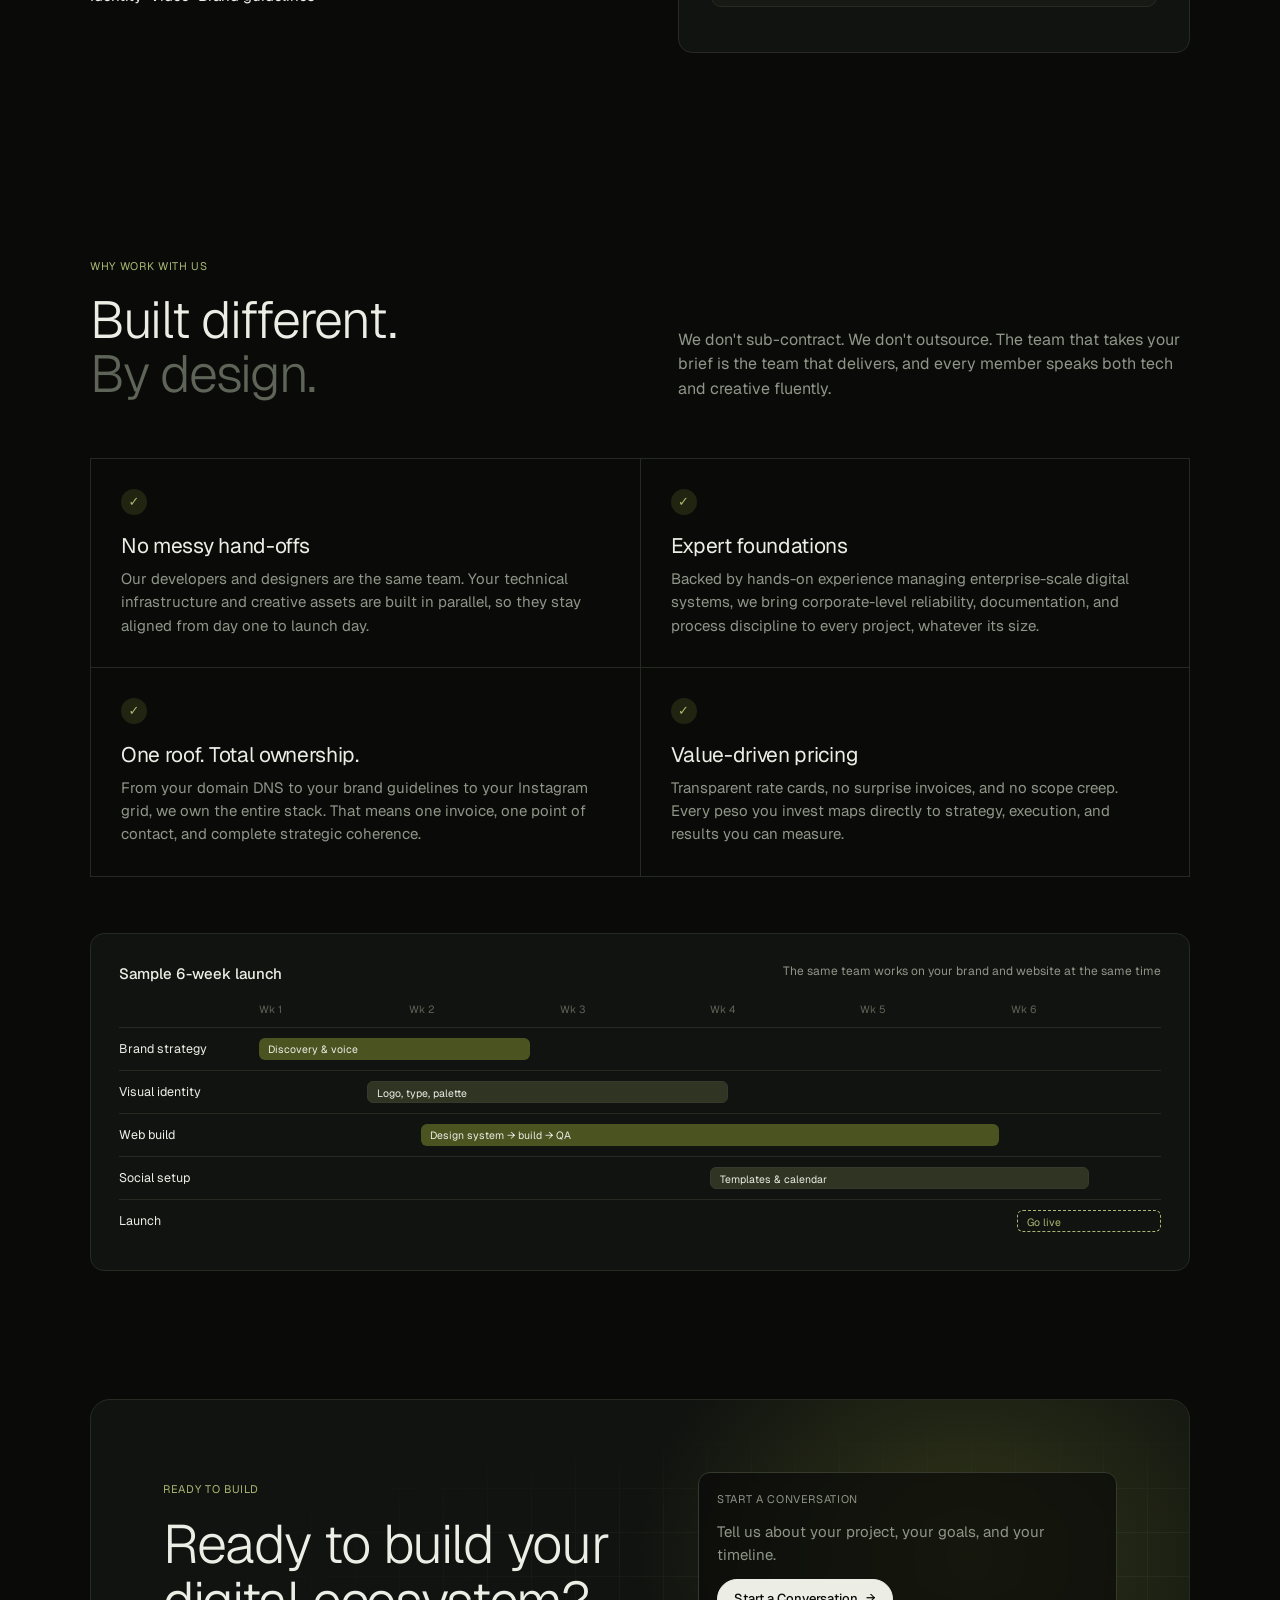
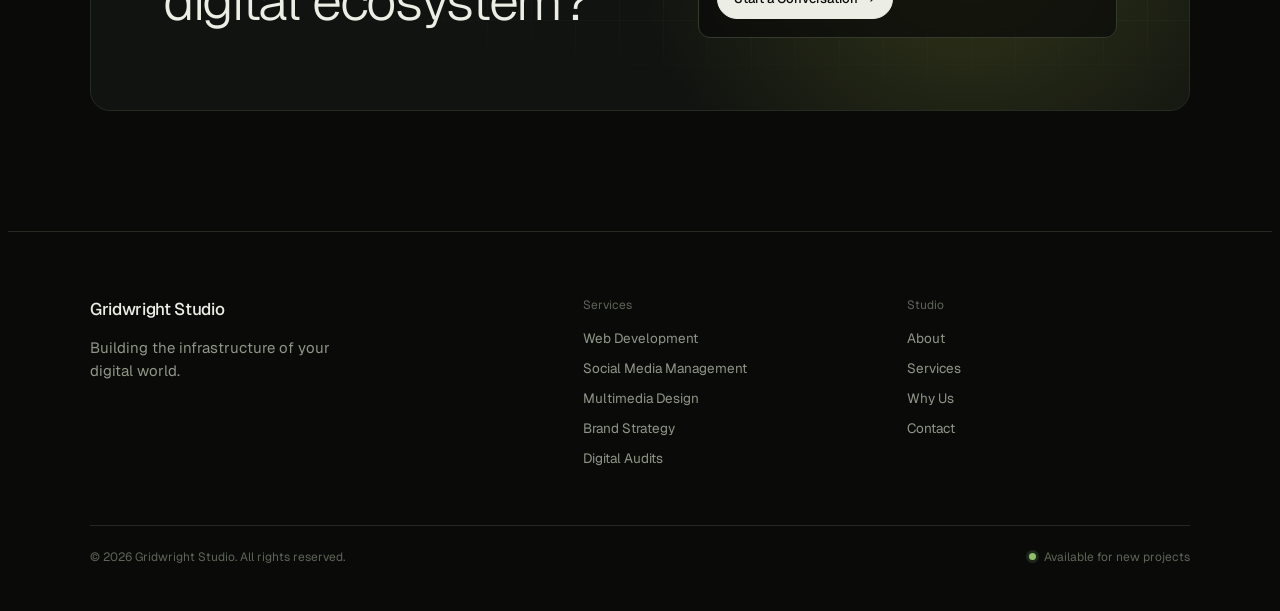
==== commit df28a9f6: "Add files via upload" ====
--- a/index.html
+++ b/index.html
@@ -3,9 +3,111 @@
 <head>
 <meta charset="utf-8">
 <meta name="viewport" content="width=device-width, initial-scale=1">
-<link rel="icon" type="image/svg+xml" href="data:image/svg+xml,%3Csvg%20xmlns%3D%22http%3A//www.w3.org/2000/svg%22%20viewBox%3D%220%200%20100%20100%22%20width%3D%22512%22%20height%3D%22512%22%3E%0A%20%20%3Crect%20x%3D%220%22%20y%3D%220%22%20width%3D%2243.4%22%20height%3D%2243.4%22%20rx%3D%224.5%22%20fill%3D%22%2393A970%22/%3E%0A%20%20%3Crect%20x%3D%2250%22%20y%3D%220%22%20width%3D%2250%22%20height%3D%2250%22%20rx%3D%225%22%20fill%3D%22%234D5F3C%22/%3E%0A%20%20%3Crect%20x%3D%220%22%20y%3D%2250%22%20width%3D%2250%22%20height%3D%2250%22%20rx%3D%225%22%20fill%3D%22%234D5F3C%22/%3E%0A%20%20%3Crect%20x%3D%2257.975%22%20y%3D%2257.975%22%20width%3D%2240.65%22%20height%3D%2240.65%22%20rx%3D%223.6%22%20fill%3D%22%23303130%22%20stroke%3D%22%2393A970%22%20stroke-width%3D%222.75%22/%3E%0A%3C/svg%3E">
-<meta name="description" content="Gridwright Studio builds and manages your entire digital presence: web development, social media management, and multimedia design under one roof.">
-<title>Gridwright Studio</title>
+<meta name="description" content="Gridwright Studio builds and manages your entire digital presence. Web development, social media management, and multimedia design from one team, under one roof.">
+<link rel="canonical" href="https://gridwrightstudio.com/">
+<meta name="robots" content="index, follow, max-image-preview:large">
+<meta name="theme-color" content="#0A0B09">
+
+<!-- Icons (Google search results use these) -->
+<link rel="icon" href="/favicon.ico" sizes="48x48">
+<link rel="icon" href="/favicon.svg" type="image/svg+xml">
+<link rel="icon" href="/favicon-96.png" type="image/png" sizes="96x96">
+<link rel="apple-touch-icon" href="/apple-touch-icon.png">
+<link rel="manifest" href="/site.webmanifest">
+
+<!-- Link previews (Facebook, Messenger, LinkedIn, X, Viber) -->
+<meta property="og:type" content="website">
+<meta property="og:site_name" content="Gridwright Studio">
+<meta property="og:url" content="https://gridwrightstudio.com/">
+<meta property="og:title" content="Gridwright Studio | We Build &amp; Manage Your Entire Digital Presence">
+<meta property="og:description" content="Gridwright Studio builds and manages your entire digital presence. Web development, social media management, and multimedia design from one team, under one roof.">
+<meta property="og:image" content="https://gridwrightstudio.com/og-image.png">
+<meta property="og:image:width" content="1200">
+<meta property="og:image:height" content="630">
+<meta property="og:image:alt" content="Gridwright Studio logo with the headline We Build and Manage Your Entire Digital Presence">
+<meta name="twitter:card" content="summary_large_image">
+<meta name="twitter:title" content="Gridwright Studio">
+<meta name="twitter:description" content="Gridwright Studio builds and manages your entire digital presence. Web development, social media management, and multimedia design from one team, under one roof.">
+<meta name="twitter:image" content="https://gridwrightstudio.com/og-image.png">
+
+<script type="application/ld+json">
+{
+ "@context": "https://schema.org",
+ "@graph": [
+  {
+   "@type": "Organization",
+   "@id": "https://gridwrightstudio.com/#org",
+   "name": "Gridwright Studio",
+   "url": "https://gridwrightstudio.com/",
+   "logo": "https://gridwrightstudio.com/icon-512.png",
+   "image": "https://gridwrightstudio.com/og-image.png",
+   "description": "Gridwright Studio builds and manages your entire digital presence. Web development, social media management, and multimedia design from one team, under one roof.",
+   "slogan": "Building the infrastructure of your digital world."
+  },
+  {
+   "@type": "WebSite",
+   "@id": "https://gridwrightstudio.com/#website",
+   "url": "https://gridwrightstudio.com/",
+   "name": "Gridwright Studio",
+   "publisher": {
+    "@id": "https://gridwrightstudio.com/#org"
+   }
+  },
+  {
+   "@type": "ProfessionalService",
+   "name": "Gridwright Studio",
+   "url": "https://gridwrightstudio.com/",
+   "image": "https://gridwrightstudio.com/og-image.png",
+   "parentOrganization": {
+    "@id": "https://gridwrightstudio.com/#org"
+   },
+   "hasOfferCatalog": {
+    "@type": "OfferCatalog",
+    "name": "Services",
+    "itemListElement": [
+     {
+      "@type": "Offer",
+      "itemOffered": {
+       "@type": "Service",
+       "name": "Web Development"
+      }
+     },
+     {
+      "@type": "Offer",
+      "itemOffered": {
+       "@type": "Service",
+       "name": "Social Media Management"
+      }
+     },
+     {
+      "@type": "Offer",
+      "itemOffered": {
+       "@type": "Service",
+       "name": "Multimedia Design"
+      }
+     },
+     {
+      "@type": "Offer",
+      "itemOffered": {
+       "@type": "Service",
+       "name": "Brand Strategy"
+      }
+     },
+     {
+      "@type": "Offer",
+      "itemOffered": {
+       "@type": "Service",
+       "name": "Digital Audits"
+      }
+     }
+    ]
+   }
+  }
+ ]
+}
+</script>
+
+<title>Gridwright Studio | Web Development, Social Media &amp; Multimedia Design</title>
 <link rel="preconnect" href="https://fonts.googleapis.com">
 <link rel="preconnect" href="https://fonts.gstatic.com" crossorigin>
 <link rel="stylesheet" href="https://fonts.googleapis.com/css2?family=Geist:wght@300;400;500&display=swap">
@@ -59,35 +161,66 @@
 
 /* hero */
 .hero{padding-block:clamp(56px,9vw,110px) clamp(48px,7vw,90px);display:grid;grid-template-columns:1.05fr 1fr;gap:clamp(32px,5vw,64px);align-items:center}
-.hero h1{font-size:clamp(44px,6.6vw,88px)}
+.hero h1{font-size:clamp(42px,5vw,72px)}
 .hero h1 span{color:var(--muted)}
 .hero .lede{max-width:44ch;color:var(--muted);margin-top:28px;font-size:16px}
 .hero .ctas{display:flex;gap:10px;flex-wrap:wrap;margin-top:32px}
 
-/* window mock */
-.win{background:var(--surface);border:1px solid var(--line);border-radius:var(--r);overflow:hidden;box-shadow:0 40px 80px -30px rgba(0,0,0,.8),0 0 0 1px rgba(169,184,114,.03)}
-.win-bar{display:flex;align-items:center;gap:14px;padding:10px 14px;border-bottom:1px solid var(--line);font-size:11px;color:var(--muted)}
-.win-bar .tabs{display:flex;gap:4px}
-.win-bar .tabs span{padding:3px 9px;border-radius:6px}
-.win-bar .tabs .on{background:var(--panel-2);color:var(--text)}
-.win-bar .grow{flex:1}
-.win-body{padding:18px}
-.hello{display:flex;justify-content:space-between;align-items:flex-end;gap:12px;margin-bottom:16px;flex-wrap:wrap}
-.hello h3{font-size:22px}
-.hello .sub{font-size:12px;color:var(--muted);margin-top:4px}
-.pill{display:inline-flex;align-items:center;gap:6px;font-size:11px;padding:4px 10px;border-radius:999px;border:1px solid var(--line-2);color:var(--muted);white-space:nowrap}
-.pill.ok{color:var(--ok);border-color:rgba(143,191,106,.3)}
-.pill.olive{color:var(--olive-hi);border-color:rgba(169,184,114,.35);background:rgba(75,83,32,.25)}
-.rows{border:1px solid var(--line);border-radius:10px;overflow:hidden}
-.row{display:grid;grid-template-columns:1.3fr 1fr auto;gap:12px;align-items:center;padding:11px 14px;font-size:12.5px;border-top:1px solid var(--line)}
-.row:first-child{border-top:0}
-.row.head{color:var(--faint);font-size:10.5px;background:var(--panel)}
-.row .svc{display:flex;align-items:center;gap:10px}
-.glyph{width:26px;height:26px;border-radius:7px;display:grid;place-items:center;background:var(--panel-2);color:var(--olive-hi);font-size:13px;border:1px solid var(--line-2)}
-.row .meta{color:var(--muted);font-variant-numeric:tabular-nums}
-.bar-track{height:4px;border-radius:4px;background:var(--panel-2);margin-top:14px;overflow:hidden}
-.bar-fill{height:100%;width:72%;background:linear-gradient(90deg,var(--olive),var(--olive-hi))}
-.win-foot{display:flex;justify-content:space-between;font-size:11px;color:var(--faint);margin-top:8px;font-variant-numeric:tabular-nums}
+/* blueprint canvas hero */
+.bp{position:relative;aspect-ratio:5/4;max-width:100%;border:1px solid var(--line);border-radius:var(--r);overflow:hidden;background:
+ linear-gradient(rgba(147,169,112,.07) 1px,transparent 1px) 0 0/100% 10%,
+ linear-gradient(90deg,rgba(147,169,112,.07) 1px,transparent 1px) 0 0/8% 100%,
+ linear-gradient(#171a14 1px,transparent 1px) 0 0/100% 2.5%,
+ linear-gradient(90deg,#171a14 1px,transparent 1px) 0 0/2% 100%,
+ radial-gradient(ellipse at 70% 20%,rgba(75,83,32,.28),transparent 60%),var(--surface);
+ box-shadow:0 40px 80px -30px rgba(0,0,0,.8)}
+.bp-ruler{position:absolute;display:flex;justify-content:space-between;font-size:9px;color:var(--faint);font-variant-numeric:tabular-nums;pointer-events:none}
+.bp-ruler.x{left:0;right:0;top:0;height:18px;padding:3px 8px 0 8%;border-bottom:1px solid var(--line);background:rgba(10,11,9,.6)}
+.bp-ruler.y{top:18px;bottom:0;left:0;width:18px;flex-direction:column;padding:8px 0;align-items:center;border-right:1px solid var(--line);background:rgba(10,11,9,.6)}
+.bp-ruler.y span{writing-mode:vertical-rl;transform:rotate(180deg)}
+.bp-obj{position:absolute;border-radius:10px;background:var(--panel);border:1px solid var(--line-2);animation:bpIn .9s cubic-bezier(.2,.7,.2,1) both}
+.bp-obj::before{content:"";position:absolute;inset:-7px;border:1px dashed rgba(147,169,112,.35);border-radius:14px;pointer-events:none}
+.bp-tag{position:absolute;top:-25px;left:-7px;font-size:10px;letter-spacing:.04em;color:var(--olive-hi);display:flex;gap:6px;align-items:center;white-space:nowrap}
+.bp-tag i{font-style:normal;color:var(--faint)}
+.bp-web{left:9%;top:11%;width:55%;height:41%;animation-delay:.1s}
+.bp-phone{left:75%;top:25%;width:19%;height:59%;border-radius:16px;animation-delay:.3s}
+.bp-brand{left:12%;top:67%;width:34%;height:24%;animation-delay:.5s}
+.bp-bar{display:flex;gap:5px;align-items:center;padding:7px 9px;border-bottom:1px solid var(--line)}
+.bp-bar b{width:6px;height:6px;border-radius:50%;background:var(--line-2)}
+.bp-bar span{margin-left:8px;font-size:9px;color:var(--faint)}
+.bp-l{height:7px;border-radius:4px;background:var(--line-2)}
+.bp-web .in{padding:9% 8%;display:grid;gap:7px}
+.bp-web .h{height:14px;border-radius:5px;background:var(--text);opacity:.85}
+.bp-web .h.d{background:var(--muted);opacity:.6;width:72%}
+.bp-web .btns{display:flex;gap:6px;margin-top:6px}
+.bp-web .btns i{width:46px;height:14px;border-radius:9px;background:var(--text)}
+.bp-web .btns i+i{background:none;border:1px solid var(--line-2)}
+.bp-phone .in{padding:10% 9%;display:grid;gap:6px}
+.bp-phone .prof{display:flex;gap:6px;align-items:center}
+.bp-phone .prof b{width:16px;height:16px;border-radius:50%;background:var(--olive-2)}
+.bp-phone .feed{display:grid;grid-template-columns:repeat(3,1fr);gap:3px;margin-top:4px}
+.bp-phone .feed i{aspect-ratio:1;border-radius:3px;background:var(--panel-2)}
+.bp-phone .feed i:nth-child(3n+1){background:linear-gradient(160deg,var(--olive-2),var(--olive))}
+.bp-phone .feed i:nth-child(4n+2){background:#2F3522}
+.bp-brand .in{display:grid;grid-template-columns:auto 1fr;gap:10%;align-items:center;height:100%;padding:0 9%}
+.bp-brand .aa{font-size:clamp(22px,3vw,38px);font-weight:300;letter-spacing:-.04em;line-height:1}
+.bp-brand .sw{display:grid;grid-template-columns:repeat(4,1fr);gap:4px}
+.bp-brand .sw i{aspect-ratio:1;border-radius:4px}
+.bp-links{position:absolute;inset:0;width:100%;height:100%;pointer-events:none}
+.bp-links path{fill:none;stroke:var(--olive-hi);stroke-width:1.2;vector-effect:non-scaling-stroke;stroke-dasharray:4 5;opacity:.7;animation:bpFlow 1.6s linear infinite}
+.bp-node{position:absolute;left:60.5%;top:74%;transform:translate(-50%,-50%);display:grid;justify-items:center;gap:6px;animation:bpFade .9s .7s both}
+.bp-node b{width:12px;height:12px;border-radius:50%;background:var(--olive-hi);box-shadow:0 0 0 6px rgba(169,184,114,.15),0 0 0 14px rgba(169,184,114,.06)}
+.bp-node span{font-size:10px;color:var(--text);background:rgba(10,11,9,.8);border:1px solid var(--line-2);padding:3px 8px;border-radius:99px;white-space:nowrap}
+.bp-cross{position:absolute;inset:0;pointer-events:none;opacity:0;transition:opacity .2s}
+.bp:hover .bp-cross{opacity:1}
+.bp-cross .v,.bp-cross .h{position:absolute;background:rgba(169,184,114,.35)}
+.bp-cross .v{top:0;bottom:0;width:1px} .bp-cross .h{left:0;right:0;height:1px}
+.bp-cross .lbl{position:absolute;font-size:9px;color:var(--olive-hi);font-variant-numeric:tabular-nums;background:rgba(10,11,9,.85);padding:2px 5px;border-radius:4px;transform:translate(8px,8px)}
+@keyframes bpIn{from{opacity:0;transform:translateY(10px) scale(.97)}to{opacity:1;transform:none}}
+@keyframes bpFlow{to{stroke-dashoffset:-18}}
+@keyframes bpFade{from{opacity:0}to{opacity:1}}
+@media (max-width:560px){.bp-web .in{padding:7% 7%;gap:4px}.bp-web .h{height:8px}.bp-web .bp-l{display:none}.bp-web .btns{margin-top:2px}.bp-web .btns i{width:28px;height:9px}.bp-bar{padding:5px 7px}.bp-phone .in{gap:4px}.bp-brand .aa{font-size:18px}.bp-tag{font-size:8px;top:-19px}.bp-tag i{display:none}.bp-node span{font-size:8px}.bp-ruler{display:none}}
+@media (prefers-reduced-motion:reduce){.bp-obj,.bp-node{animation:none}.bp-links path{animation:none}}
 
 /* stats */
 .stats{border-block:1px solid var(--line)}
@@ -264,30 +397,27 @@
     </div>
   </div>
 
-  <div class="win" aria-label="Example client dashboard">
-    <div class="win-bar">
-      <div class="tabs"><span class="on">Studio</span><span>Brand</span><span>Reports</span></div>
-      <span class="grow"></span>
-      <span>client.gridwright</span>
-    </div>
-    <div class="win-body">
-      <div class="hello">
-        <div>
-          <h3>Welcome back, Mara.</h3>
-          <div class="sub">Sample client · Kapé Collective</div>
-        </div>
-        <span class="pill ok"><span class="dot" style="margin:0;width:6px;height:6px;box-shadow:none"></span>All systems aligned</span>
-      </div>
-      <div class="rows">
-        <div class="row head mono"><span>Service</span><span class="meta">This week</span><span>Status</span></div>
-        <div class="row"><span class="svc"><span class="glyph">⬡</span>Website</span><span class="meta">98 perf · 0.9s LCP</span><span class="pill ok">Live</span></div>
-        <div class="row"><span class="svc"><span class="glyph">◈</span>Social</span><span class="meta">12 posts scheduled</span><span class="pill olive">On cadence</span></div>
-        <div class="row"><span class="svc"><span class="glyph">▣</span>Brand kit</span><span class="meta">v2.1 · 46 assets</span><span class="pill">Synced</span></div>
-        <div class="row"><span class="svc"><span class="glyph">⌘</span>DNS &amp; hosting</span><span class="meta">SSL renews in 212d</span><span class="pill ok">Healthy</span></div>
-      </div>
-      <div class="bar-track"><div class="bar-fill"></div></div>
-      <div class="win-foot"><span>Q4 roadmap</span><span>72% complete · 1 point of contact</span></div>
-    </div>
+  <div class="bp" id="bp" role="img" aria-label="A blueprint grid where a website, a social media feed, and a brand kit are drafted side by side and connected to your business">
+    <div class="bp-ruler x"><span>0</span><span>240</span><span>480</span><span>720</span><span>960</span><span>1200</span><span>1440</span></div>
+    <div class="bp-ruler y"><span>0</span><span>300</span><span>600</span><span>900</span></div>
+    <svg class="bp-links" viewBox="0 0 100 100" preserveAspectRatio="none" aria-hidden="true">
+      <path d="M36 52 C 36 64, 50 74, 60.5 74"/>
+      <path d="M75 56 C 68 56, 63 64, 60.5 74"/>
+      <path d="M46 79 C 52 79, 57 78, 60.5 74"/>
+    </svg>
+    <div class="bp-obj bp-web"><div class="bp-tag">Website <i>1440 × 900</i></div>
+      <div class="bp-bar"><b></b><b></b><b></b><span>yourbusiness.ph</span></div>
+      <div class="in"><div class="h"></div><div class="h d"></div><div class="bp-l" style="width:58%;margin-top:4px"></div><div class="bp-l" style="width:44%"></div><div class="btns"><i></i><i></i></div></div>
+    </div>
+    <div class="bp-obj bp-phone"><div class="bp-tag">Social <i>1080 × 1350</i></div>
+      <div class="in"><div class="prof"><b></b><div class="bp-l" style="flex:1"></div></div>
+        <div class="feed"><i></i><i></i><i></i><i></i><i></i><i></i><i></i><i></i><i></i><i></i><i></i><i></i></div></div>
+    </div>
+    <div class="bp-obj bp-brand"><div class="bp-tag">Brand kit <i>v1.0</i></div>
+      <div class="in"><div class="aa">Aa</div><div class="sw"><i style="background:#4D5F3C"></i><i style="background:#93A970"></i><i style="background:#ECEEE6"></i><i style="background:#303130;border:1px solid #343A2C"></i></div></div>
+    </div>
+    <div class="bp-node"><b></b><span>Your business</span></div>
+    <div class="bp-cross" aria-hidden="true"><div class="v"></div><div class="h"></div><div class="lbl"></div></div>
   </div>
 </header>
 
@@ -411,7 +541,7 @@
     </div>
 
     <div class="gantt" aria-label="Example project timeline with web and design running in parallel">
-      <div class="g-cap"><b>Sample 6-week launch</b><span>Build and brand run in parallel, one team</span></div>
+      <div class="g-cap"><b>Sample 6-week launch</b><span>The same team works on your brand and website at the same time</span></div>
       <div class="gantt-inner">
         <div class="g-head"><span></span><span>Wk 1</span><span>Wk 2</span><span>Wk 3</span><span>Wk 4</span><span>Wk 5</span><span>Wk 6</span></div>
         <div class="g-row"><span>Brand strategy</span><div class="g-lane"><div class="g-bar a" style="left:0;width:30%">Discovery &amp; voice</div></div></div>
@@ -428,7 +558,7 @@
   <div class="cta">
     <div>
       <div class="eyebrow mono">Ready to build</div>
-      <h2>Your digital ecosystem, under one roof.</h2>
+      <h2>Ready to build your digital ecosystem?</h2>
     </div>
     <div class="mailbox">
       <span class="mono" style="color:var(--muted)">Start a conversation</span>
@@ -445,10 +575,6 @@
     <div class="f-grid">
       <div>
         <a class="logo" href="#top">
-          <svg viewBox="0 0 100 100" aria-hidden="true"><rect x="0" y="0" width="43.4" height="43.4" rx="4.5" fill="#93A970"/>
-  <rect x="50" y="0" width="50" height="50" rx="5" fill="#4D5F3C"/>
-  <rect x="0" y="50" width="50" height="50" rx="5" fill="#4D5F3C"/>
-  <rect x="57.975" y="57.975" width="40.65" height="40.65" rx="3.6" fill="#303130" stroke="#93A970" stroke-width="2.75"/></svg>
           Gridwright Studio
         </a>
         <p class="tag">Building the infrastructure of your digital world.</p>
@@ -460,5 +586,11 @@
   </div>
 </footer>
 
+<script>
+(function(){var bp=document.getElementById('bp');if(!bp)return;var c=bp.querySelector('.bp-cross'),v=c.querySelector('.v'),h=c.querySelector('.h'),l=c.querySelector('.lbl');
+bp.addEventListener('pointermove',function(e){var r=bp.getBoundingClientRect(),x=e.clientX-r.left,y=e.clientY-r.top;
+v.style.left=x+'px';h.style.top=y+'px';l.style.left=x+'px';l.style.top=y+'px';
+l.textContent='x '+Math.round(x/r.width*1440)+' · y '+Math.round(y/r.height*900);});})();
+</script>
 </body>
 </html>
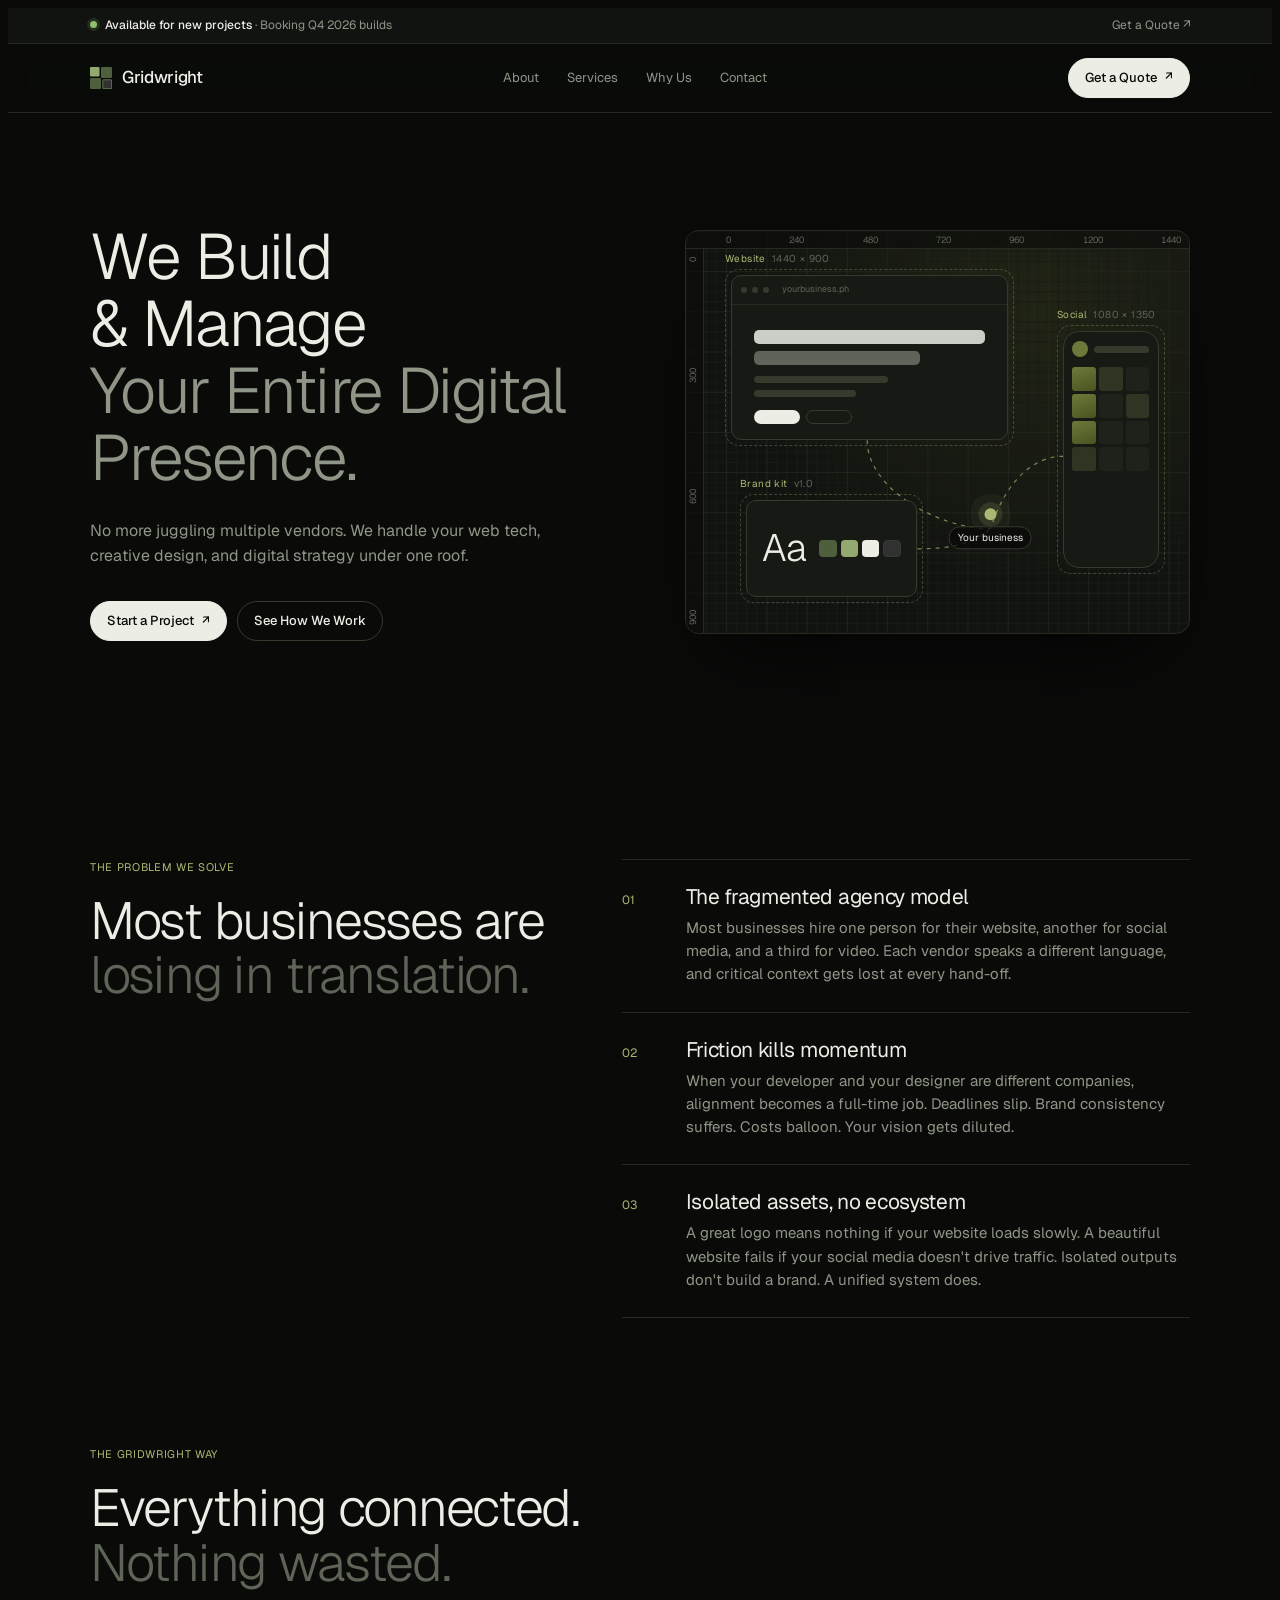
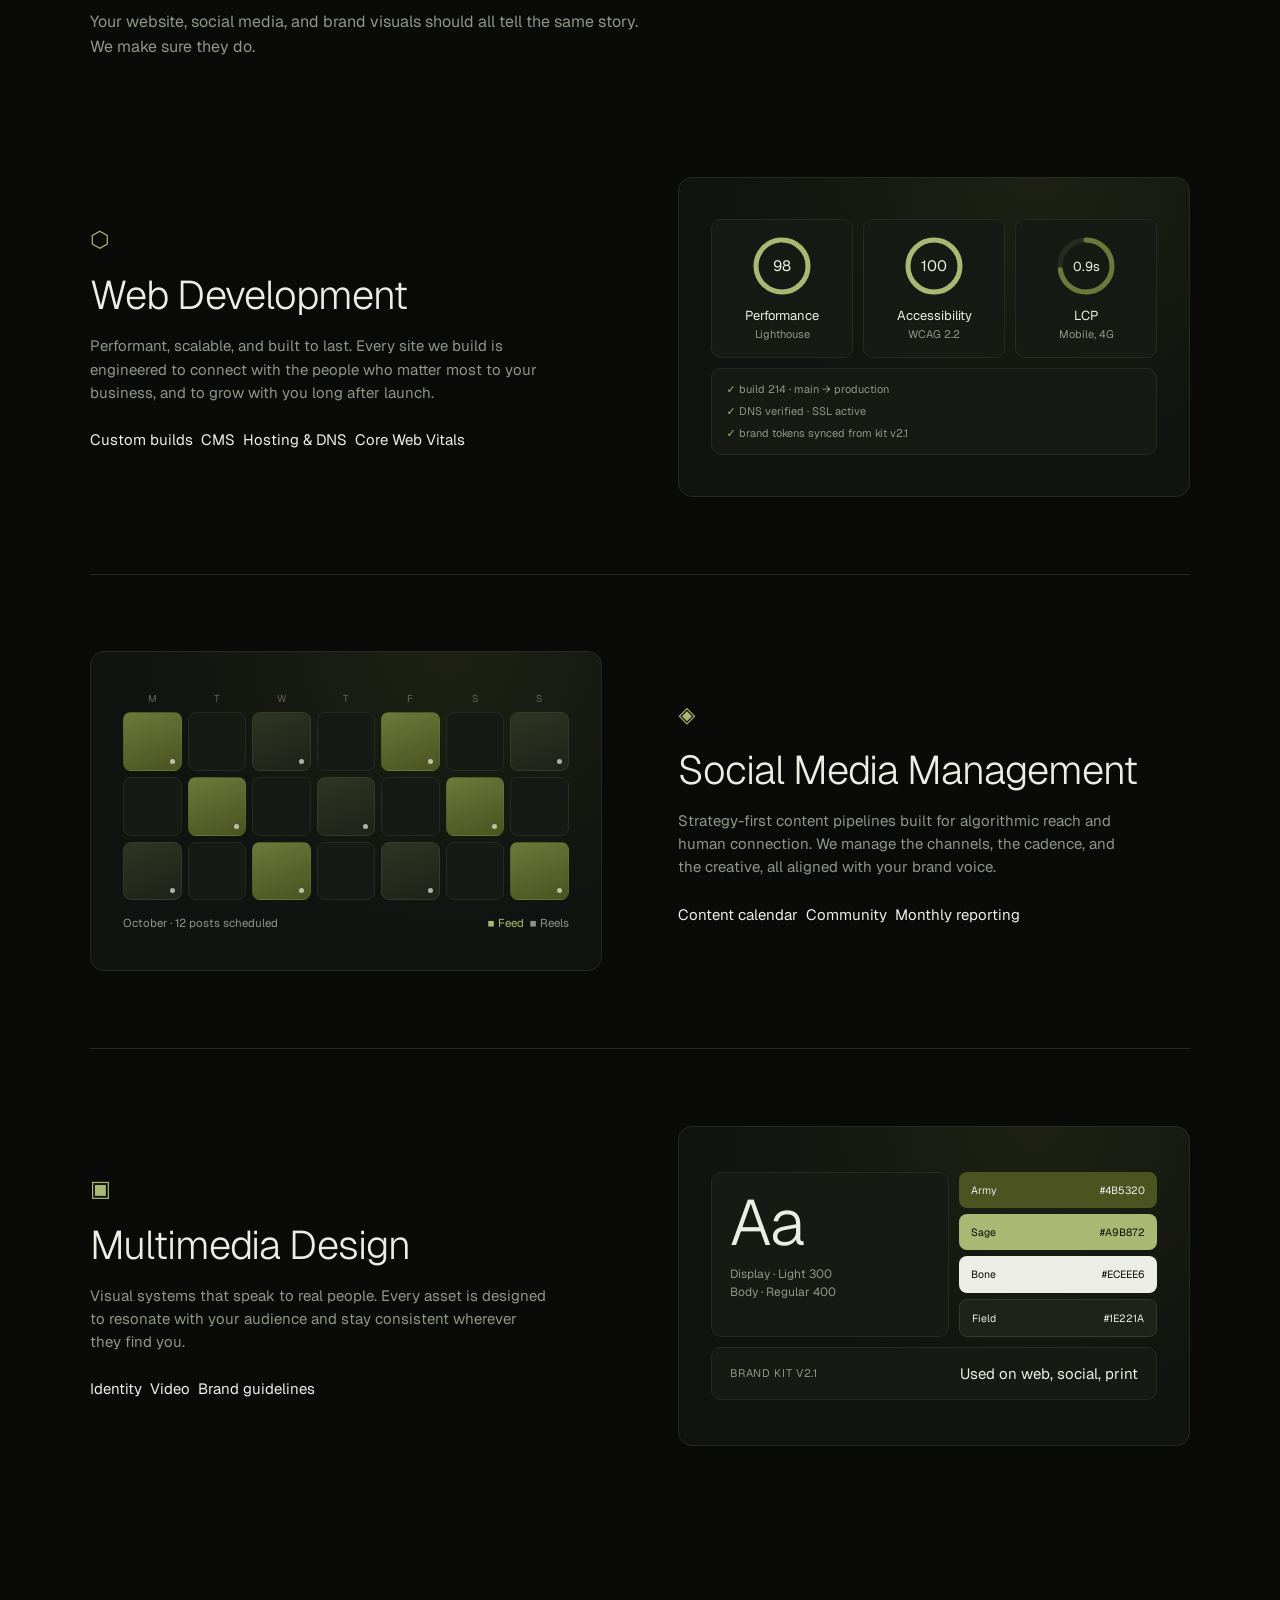
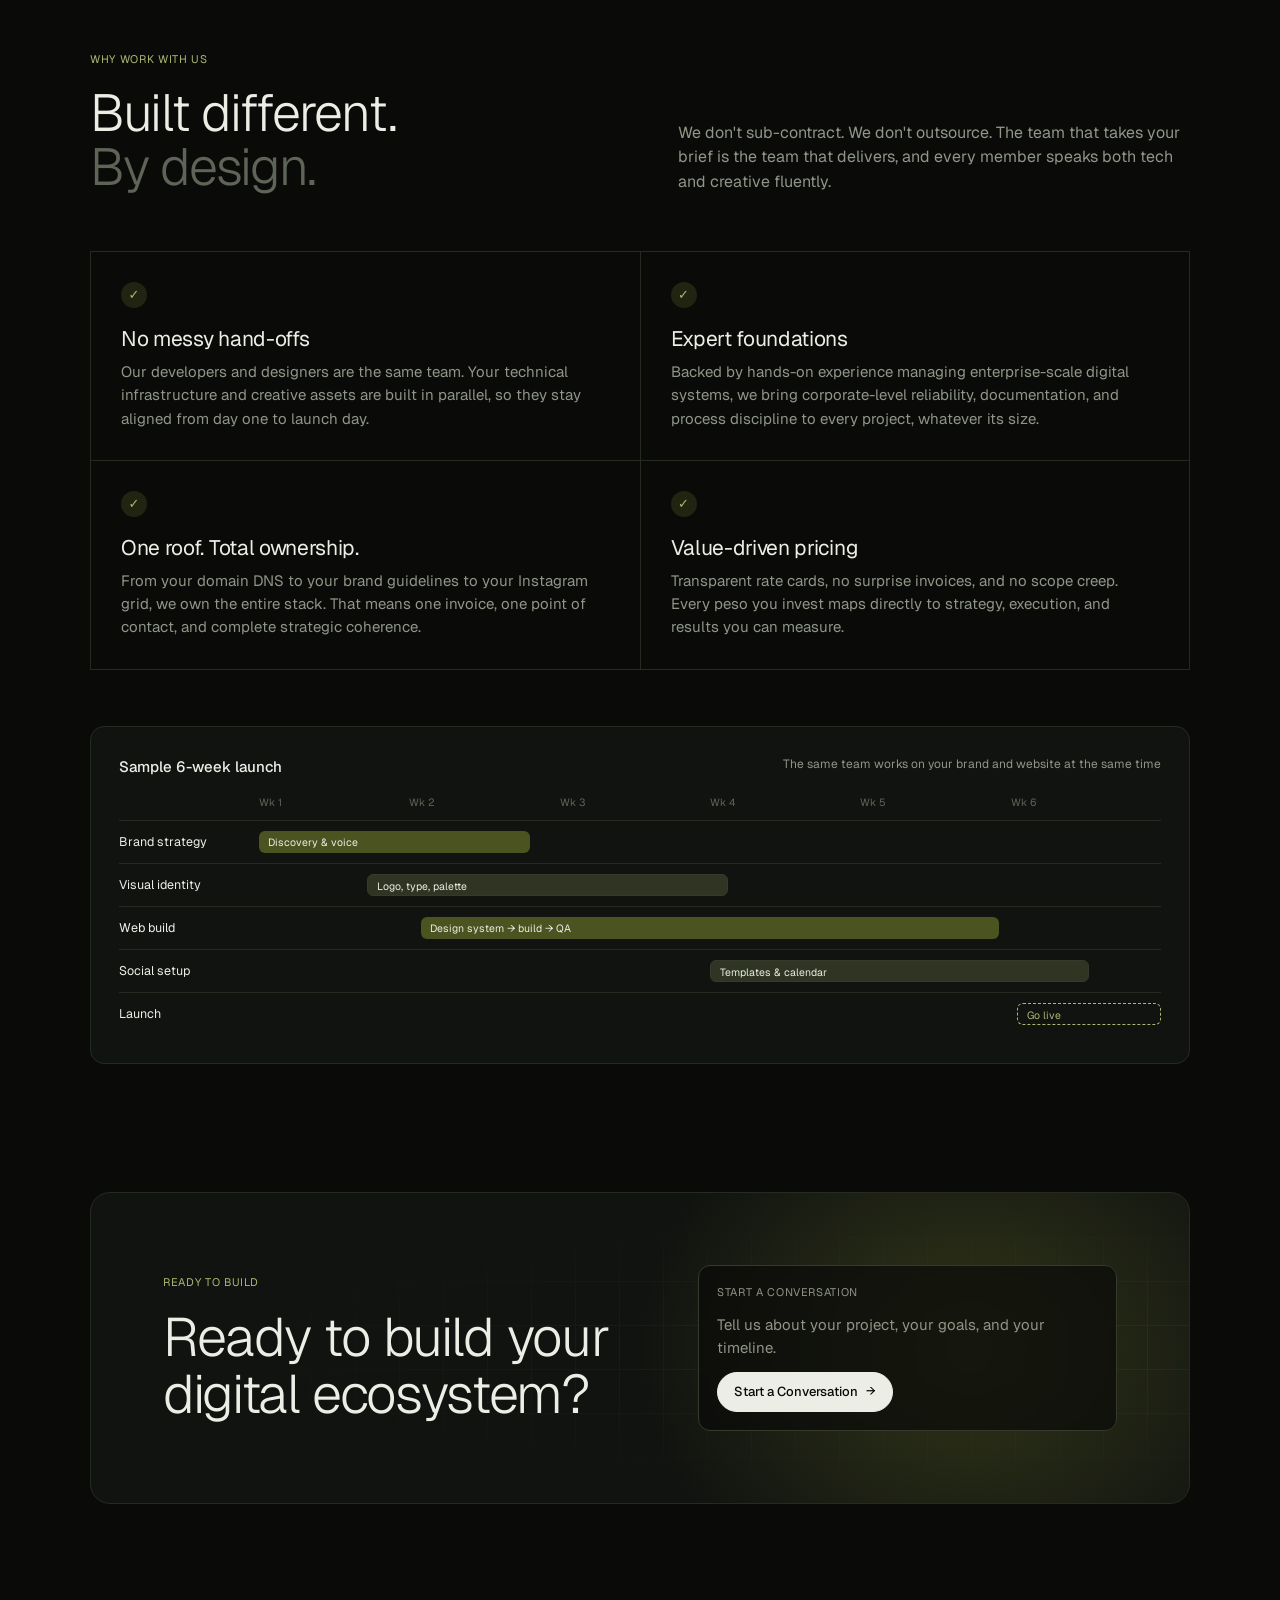
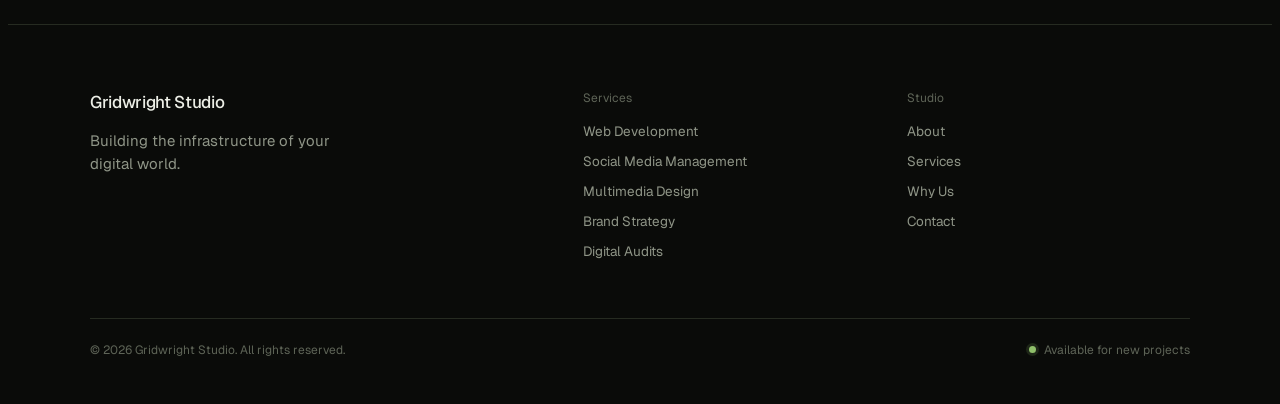
==== commit bf1e7e6c: "Add files via upload" ====
--- a/index.html
+++ b/index.html
@@ -421,22 +421,6 @@
   </div>
 </header>
 
-<div class="stats">
-  <div class="wrap">
-    <div class="stat"><div class="v">3-in-1</div><div class="l">Integrated services</div></div>
-    <div class="stat"><div class="v">0</div><div class="l">Vendor hand-offs</div></div>
-    <div class="stat"><div class="v">100%</div><div class="l">Brand cohesion</div></div>
-    <div class="stat"><div class="v">∞</div><div class="l">Scalable systems</div></div>
-  </div>
-</div>
-
-<div class="marquee" aria-hidden="true">
-  <div class="track">
-    <span>Web Development</span><span>Social Media Management</span><span>Multimedia Design</span><span>Digital Ecosystems</span><span>Brand Strategy</span><span>Technical Infrastructure</span>
-    <span>Web Development</span><span>Social Media Management</span><span>Multimedia Design</span><span>Digital Ecosystems</span><span>Brand Strategy</span><span>Technical Infrastructure</span>
-  </div>
-</div>
-
 <section id="problem">
   <div class="wrap problem-grid">
     <div>
